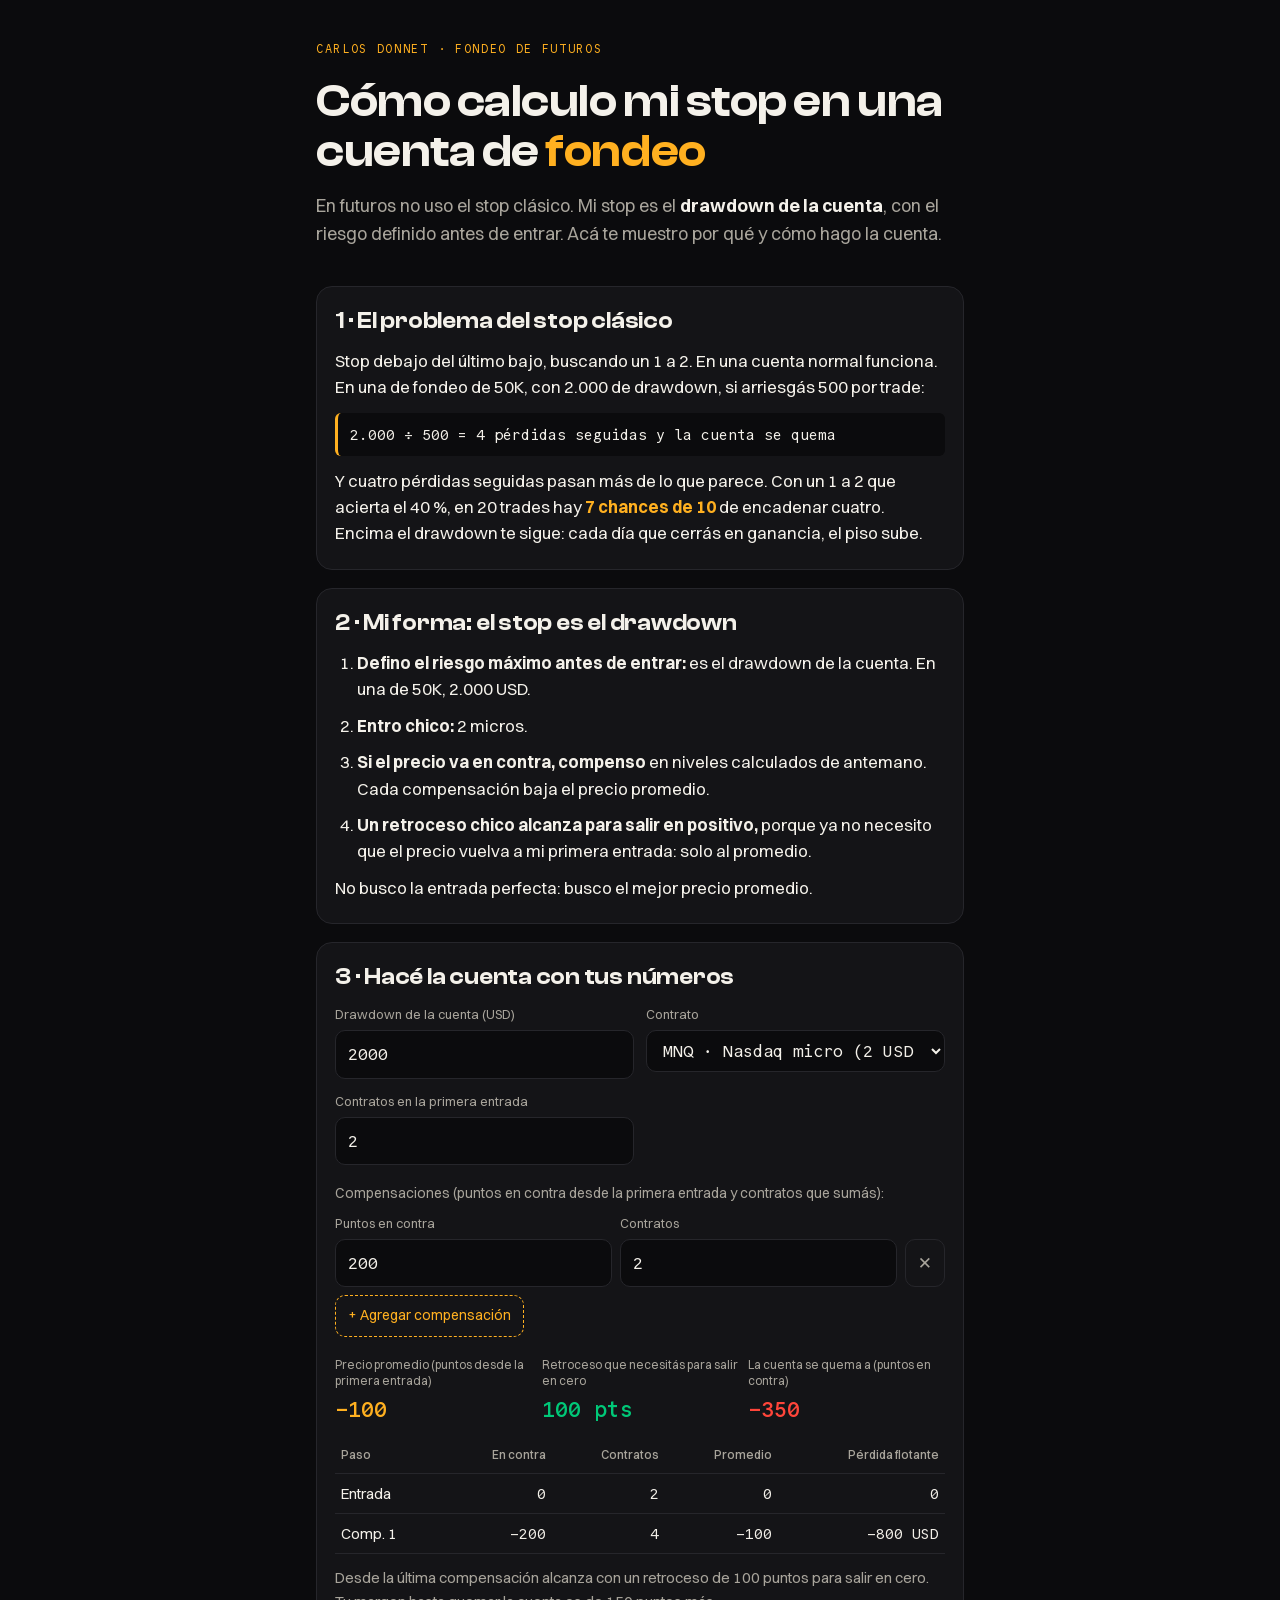
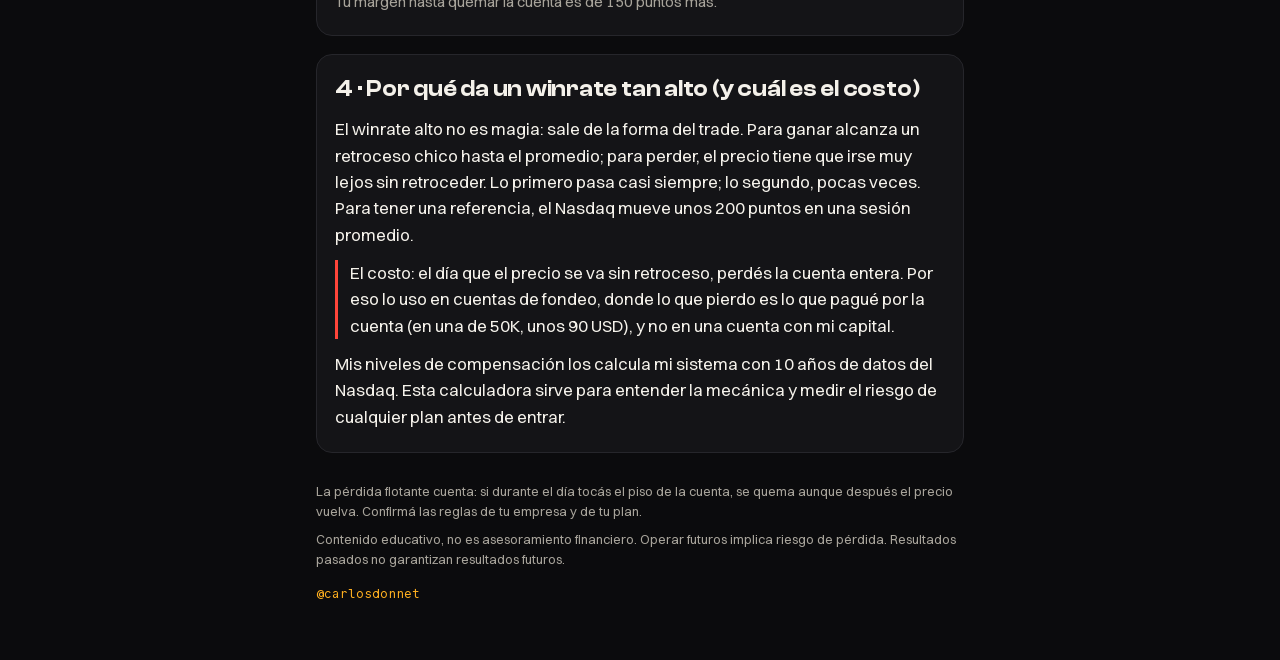
==== stop/index.html @ 1082ce3c "Entregables de R01 (calculadora de drawdown) y R02 (cómo calculo el stop)" ====
<!DOCTYPE html>
<html lang="es">
<head>
<meta charset="UTF-8">
<meta name="robots" content="noindex, nofollow">
<meta name="viewport" content="width=device-width, initial-scale=1">
<meta name="referrer" content="no-referrer">
<title>Cómo calculo mi stop · Carlos Donnet</title>
<link rel="stylesheet" href="../estilo.css">
</head>
<body>
<main>
  <header class="hero">
    <p class="marca">CARLOS DONNET · FONDEO DE FUTUROS</p>
    <h1>Cómo calculo mi stop en una cuenta de <em>fondeo</em></h1>
    <p class="bajada">En futuros no uso el stop clásico. Mi stop es el <strong>drawdown de la cuenta</strong>, con el riesgo definido antes de entrar. Acá te muestro por qué y cómo hago la cuenta.</p>
  </header>

  <section class="tarjeta">
    <h2>1 · El problema del stop clásico</h2>
    <p>Stop debajo del último bajo, buscando un 1 a 2. En una cuenta normal funciona. En una de fondeo de 50K, con 2.000 de drawdown, si arriesgás 500 por trade:</p>
    <p class="formula">2.000 ÷ 500 = 4 pérdidas seguidas y la cuenta se quema</p>
    <p>Y cuatro pérdidas seguidas pasan más de lo que parece. Con un 1 a 2 que acierta el 40 %, en 20 trades hay <strong class="acento-t">7 chances de 10</strong> de encadenar cuatro. Encima el drawdown te sigue: cada día que cerrás en ganancia, el piso sube.</p>
  </section>

  <section class="tarjeta">
    <h2>2 · Mi forma: el stop es el drawdown</h2>
    <ol class="pasos">
      <li><strong>Defino el riesgo máximo antes de entrar:</strong> es el drawdown de la cuenta. En una de 50K, 2.000 USD.</li>
      <li><strong>Entro chico:</strong> 2 micros.</li>
      <li><strong>Si el precio va en contra, compenso</strong> en niveles calculados de antemano. Cada compensación baja el precio promedio.</li>
      <li><strong>Un retroceso chico alcanza para salir en positivo,</strong> porque ya no necesito que el precio vuelva a mi primera entrada: solo al promedio.</li>
    </ol>
    <p>No busco la entrada perfecta: busco el mejor precio promedio.</p>
  </section>

  <section class="tarjeta">
    <h2>3 · Hacé la cuenta con tus números</h2>
    <div class="campos">
      <label>Drawdown de la cuenta (USD)<input id="dd" type="number" inputmode="decimal" value="2000"></label>
      <label>Contrato
        <select id="contrato">
          <option value="2">MNQ · Nasdaq micro (2 USD por punto)</option>
          <option value="5">MES · S&amp;P micro (5 USD por punto)</option>
          <option value="0.5">MYM · Dow micro (0,5 USD por punto)</option>
          <option value="10">MGC · Oro micro (10 USD por punto)</option>
        </select>
      </label>
      <label>Contratos en la primera entrada<input id="c0" type="number" inputmode="numeric" value="2" min="1"></label>
    </div>
    <p style="margin:18px 0 8px;color:var(--tenue);font-size:14px">Compensaciones (puntos en contra desde la primera entrada y contratos que sumás):</p>
    <div id="comps"></div>
    <button type="button" id="agregar" class="boton-sec">+ Agregar compensación</button>

    <div class="resultado">
      <div><span class="etiqueta">Precio promedio (puntos desde la primera entrada)</span><span id="r-prom" class="cifra acento">—</span></div>
      <div><span class="etiqueta">Retroceso que necesitás para salir en cero</span><span id="r-ret" class="cifra verde">—</span></div>
      <div><span class="etiqueta">La cuenta se quema a (puntos en contra)</span><span id="r-quema" class="cifra rojo-t">—</span></div>
    </div>
    <table class="tabla" aria-live="polite">
      <thead><tr><th>Paso</th><th class="n">En contra</th><th class="n">Contratos</th><th class="n">Promedio</th><th class="n">Pérdida flotante</th></tr></thead>
      <tbody id="tabla"></tbody>
    </table>
    <p id="r-mensaje" class="mensaje"></p>
  </section>

  <section class="tarjeta">
    <h2>4 · Por qué da un winrate tan alto (y cuál es el costo)</h2>
    <p>El winrate alto no es magia: sale de la forma del trade. Para ganar alcanza un retroceso chico hasta el promedio; para perder, el precio tiene que irse muy lejos sin retroceder. Lo primero pasa casi siempre; lo segundo, pocas veces. Para tener una referencia, el Nasdaq mueve unos 200 puntos en una sesión promedio.</p>
    <p class="aviso">El costo: el día que el precio se va sin retroceso, perdés la cuenta entera. Por eso lo uso en cuentas de fondeo, donde lo que pierdo es lo que pagué por la cuenta (en una de 50K, unos 90 USD), y no en una cuenta con mi capital.</p>
    <p>Mis niveles de compensación los calcula mi sistema con 10 años de datos del Nasdaq. Esta calculadora sirve para entender la mecánica y medir el riesgo de cualquier plan antes de entrar.</p>
  </section>

  <footer class="pie">
    <p>La pérdida flotante cuenta: si durante el día tocás el piso de la cuenta, se quema aunque después el precio vuelva. Confirmá las reglas de tu empresa y de tu plan.</p>
    <p>Contenido educativo, no es asesoramiento financiero. Operar futuros implica riesgo de pérdida. Resultados pasados no garantizan resultados futuros.</p>
    <p class="firma">@carlosdonnet</p>
  </footer>
</main>
<script>
(function () {
  var $ = function (id) { return document.getElementById(id); };
  var fmtP = function (n) { return (Math.round(n * 10) / 10).toLocaleString("es-AR", { maximumFractionDigits: 1 }); };
  var fmtU = function (n) { return Math.round(n).toLocaleString("es-AR"); };
  var num = function (el) { var v = parseFloat(el.value); return isNaN(v) ? 0 : v; };

  function filaComp(puntos, contratos) {
    var f = document.createElement("div");
    f.className = "fila-comp campos";
    f.innerHTML = '<label>Puntos en contra<input type="number" inputmode="decimal" class="cp" value="' + puntos + '"></label>' +
      '<label>Contratos<input type="number" inputmode="numeric" class="cc" value="' + contratos + '" min="1"></label>' +
      '<button type="button" class="quitar" aria-label="Quitar compensación">✕</button>';
    f.querySelector(".quitar").addEventListener("click", function () { f.remove(); calcular(); });
    f.querySelectorAll("input").forEach(function (i) { i.addEventListener("input", calcular); });
    $("comps").appendChild(f);
  }

  function calcular() {
    var dd = num($("dd")), v = parseFloat($("contrato").value), c0 = Math.max(1, Math.round(num($("c0"))));
    var comps = [];
    document.querySelectorAll("#comps .fila-comp").forEach(function (f) {
      var p = Math.abs(num(f.querySelector(".cp"))), c = Math.max(0, Math.round(num(f.querySelector(".cc"))));
      if (c > 0) comps.push({ p: p, c: c });
    });
    comps.sort(function (a, b) { return a.p - b.p; });

    // Posición larga: entrada en 0, "en contra" = puntos por debajo.
    var contratos = c0, suma = 0, filas = [{ paso: "Entrada", p: 0, c: c0, prom: 0, perd: 0 }], quemaAntes = null;
    var quemaCon = function (prom, n) { return prom + dd / (v * n); };
    for (var i = 0; i < comps.length; i++) {
      var q = quemaCon(suma / contratos, contratos);
      if (comps[i].p >= q) { quemaAntes = { paso: i + 1, q: q }; break; }
      suma += comps[i].p * comps[i].c; contratos += comps[i].c;
      var prom = suma / contratos;
      filas.push({ paso: "Comp. " + (i + 1), p: comps[i].p, c: contratos, prom: prom, perd: (comps[i].p - prom) * v * contratos });
    }
    var ult = filas[filas.length - 1];
    var quema = quemaCon(ult.prom, ult.c);

    $("r-prom").textContent = "−" + fmtP(ult.prom);
    $("r-ret").textContent = fmtP(ult.p - ult.prom) + " pts";
    $("r-quema").textContent = "−" + fmtP(quema);
    $("tabla").innerHTML = filas.map(function (f) {
      return "<tr><td>" + f.paso + '</td><td class="n">' + (f.p ? '−' + fmtP(f.p) : '0') + '</td><td class="n">' + f.c + '</td><td class="n">' + (f.prom ? '−' + fmtP(f.prom) : '0') + '</td><td class="n">' + (f.perd > 0 ? "−" + fmtU(f.perd) + " USD" : "0") + "</td></tr>";
    }).join("");

    var m = $("r-mensaje");
    if (quemaAntes) m.textContent = "La compensación " + quemaAntes.paso + " no llega a entrar: la cuenta se quema antes, a " + fmtP(quemaAntes.q) + " puntos en contra. Acercala o bajá contratos.";
    else if (ult.c === c0) m.textContent = "Sin compensaciones necesitás que el precio vuelva hasta tu entrada. Probá agregar una.";
    else m.textContent = "Desde la última compensación alcanza con un retroceso de " + fmtP(ult.p - ult.prom) + " puntos para salir en cero. Tu margen hasta quemar la cuenta es de " + fmtP(quema - ult.p) + " puntos más.";
  }

  $("agregar").addEventListener("click", function () {
    var n = document.querySelectorAll("#comps .fila-comp").length;
    filaComp(200 + n * 100, 2); calcular();
  });
  ["dd", "contrato", "c0"].forEach(function (id) { $(id).addEventListener("input", calcular); });
  filaComp(200, 2);
  calcular();
})();
</script>
</body>
</html>
---- estilo.css ----
@font-face { font-family: "Clash Display"; src: url("fuentes/ClashDisplay-Variable.woff2") format("woff2"); font-weight: 200 700; font-display: swap; }
@font-face { font-family: "Switzer"; src: url("fuentes/Switzer-Variable.woff2") format("woff2"); font-weight: 100 900; font-display: swap; }
@font-face { font-family: "Commit Mono"; src: url("fuentes/CommitMono-VF.woff2") format("woff2"); font-weight: 200 700; font-display: swap; }

:root {
  --fondo: #0B0B0D;
  --panel: #141417;
  --borde: #26262B;
  --texto: #F4F1EA;
  --tenue: #A8A49B;
  --acento: #FFB020;
  --verde: #00C878;
  --rojo: #FF453A;
}
* { box-sizing: border-box; }
html { -webkit-text-size-adjust: 100%; }
body { margin: 0; background: var(--fondo); color: var(--texto); font-family: "Switzer", system-ui, -apple-system, "Segoe UI", sans-serif; font-size: 17px; line-height: 1.55; }
main { max-width: 680px; margin: 0 auto; padding: 32px 16px 48px; }
h1, h2 { font-family: "Clash Display", "Switzer", system-ui, sans-serif; font-weight: 600; letter-spacing: -0.01em; line-height: 1.1; margin: 0 0 14px; }
h1 { font-size: clamp(32px, 8vw, 46px); }
h2 { font-size: 23px; }
em { font-style: normal; color: var(--acento); }
strong { font-weight: 650; }
.marca { font-family: "Commit Mono", ui-monospace, monospace; font-size: 12px; letter-spacing: 0.14em; color: var(--acento); margin: 0 0 18px; }
.hero { padding: 8px 0 20px; }
.bajada { color: var(--tenue); font-size: 18px; margin: 0; }
.bajada strong { color: var(--texto); }
.tarjeta { background: var(--panel); border: 1px solid var(--borde); border-radius: 16px; padding: 22px 18px; margin: 18px 0; }
.tarjeta p { margin: 0 0 12px; }
.tarjeta p:last-child { margin-bottom: 0; }
.presets { display: flex; flex-wrap: wrap; gap: 8px; margin-bottom: 16px; }
.presets button { flex: 1 1 auto; font: inherit; font-size: 14px; color: var(--texto); background: transparent; border: 1px solid var(--borde); border-radius: 999px; padding: 8px 12px; cursor: pointer; }
.presets button.activo { background: var(--acento); border-color: var(--acento); color: var(--fondo); font-weight: 650; }
.campos { display: grid; grid-template-columns: 1fr 1fr; gap: 12px; }
.campos label { display: flex; flex-direction: column; gap: 6px; font-size: 13px; color: var(--tenue); }
.campos input, .campos select { font: inherit; font-family: "Commit Mono", ui-monospace, monospace; font-size: 17px; color: var(--texto); background: var(--fondo); border: 1px solid var(--borde); border-radius: 10px; padding: 10px 12px; width: 100%; }
.campos input:focus, .campos select:focus { outline: 2px solid var(--acento); outline-offset: 1px; }
.resultado { display: grid; grid-template-columns: repeat(3, 1fr); gap: 10px; margin: 20px 0 12px; }
.resultado div { display: flex; flex-direction: column; gap: 4px; }
.etiqueta { font-size: 12px; color: var(--tenue); line-height: 1.3; }
.cifra { font-family: "Commit Mono", ui-monospace, monospace; font-size: 22px; font-weight: 600; }
.acento, .acento-t { color: var(--acento); }
.verde { color: var(--verde); }
.rojo-t { color: var(--rojo); }
.barra { height: 8px; background: var(--fondo); border-radius: 999px; overflow: hidden; }
.barra div { height: 100%; background: var(--verde); transition: width .25s; }
.barra div.medio { background: var(--acento); }
.barra div.bajo { background: var(--rojo); }
.mensaje { margin-top: 12px !important; font-size: 15px; color: var(--tenue); }
.grafico { width: 100%; height: auto; margin: 4px 0 14px; }
.grafico .eje { stroke: var(--borde); stroke-width: 1.5; }
.grafico .saldo { fill: none; stroke: var(--texto); stroke-width: 3; stroke-linejoin: round; }
.grafico .piso { fill: none; stroke: var(--rojo); stroke-width: 2.5; stroke-dasharray: 6 5; }
.grafico .cota { stroke: var(--acento); stroke-width: 2.5; }
.grafico .t { fill: var(--texto); font-family: "Commit Mono", ui-monospace, monospace; font-size: 11px; }
.grafico .t.rojo { fill: var(--rojo); }
.grafico .t.acento-t { fill: var(--acento); font-weight: 700; font-size: 13px; }
.grafico .t.tenue { fill: var(--tenue); }
.pasos, .reglas { margin: 0; padding-left: 22px; }
.pasos li, .reglas li { margin-bottom: 10px; }
.reglas li strong { display: block; }
.formula { font-family: "Commit Mono", ui-monospace, monospace; background: var(--fondo); border-left: 3px solid var(--acento); border-radius: 6px; padding: 10px 12px; font-size: 15px; }
table.tabla { width: 100%; border-collapse: collapse; font-size: 15px; }
.tabla th, .tabla td { text-align: left; padding: 8px 6px; border-bottom: 1px solid var(--borde); }
.tabla th { font-size: 12px; color: var(--tenue); font-weight: 500; }
.tabla td.n { font-family: "Commit Mono", ui-monospace, monospace; text-align: right; }
.tabla th.n { text-align: right; }
.fila-comp { display: grid; grid-template-columns: 1fr 1fr auto; gap: 8px; align-items: end; margin-bottom: 8px; }
.boton-sec { font: inherit; font-size: 14px; color: var(--acento); background: transparent; border: 1px dashed var(--acento); border-radius: 10px; padding: 9px 12px; cursor: pointer; }
.quitar { font: inherit; color: var(--tenue); background: transparent; border: 1px solid var(--borde); border-radius: 10px; padding: 10px 12px; cursor: pointer; }
.aviso { border-left: 3px solid var(--rojo); padding-left: 12px; }
.pie { color: var(--tenue); font-size: 13px; margin-top: 28px; }
.pie p { margin: 0 0 8px; }
.firma { font-family: "Commit Mono", ui-monospace, monospace; color: var(--acento); margin-top: 14px !important; }
@media (max-width: 520px) {
  .campos { grid-template-columns: 1fr; }
  .campos.fila-comp { grid-template-columns: 1fr 1fr auto; }
  .resultado { grid-template-columns: 1fr; }
  .resultado div { flex-direction: row; justify-content: space-between; align-items: baseline; border-bottom: 1px solid var(--borde); padding-bottom: 8px; }
}
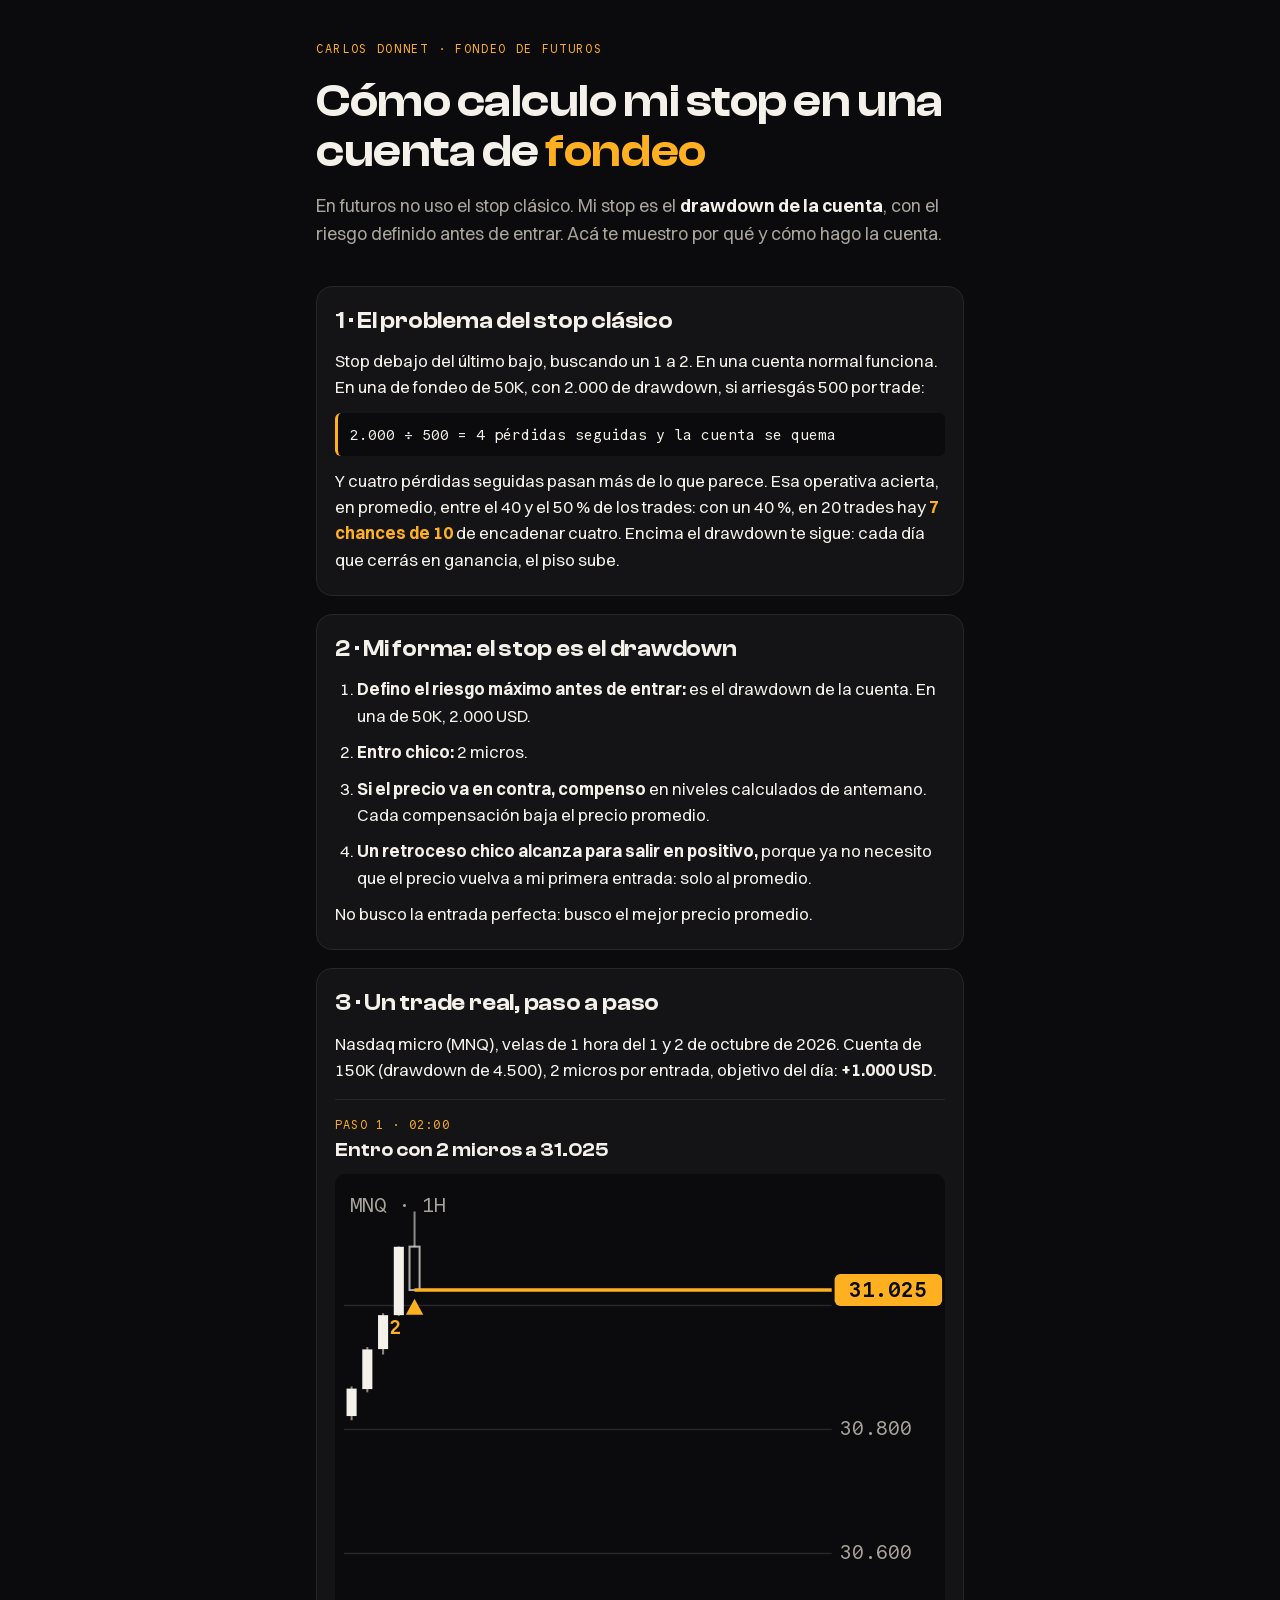
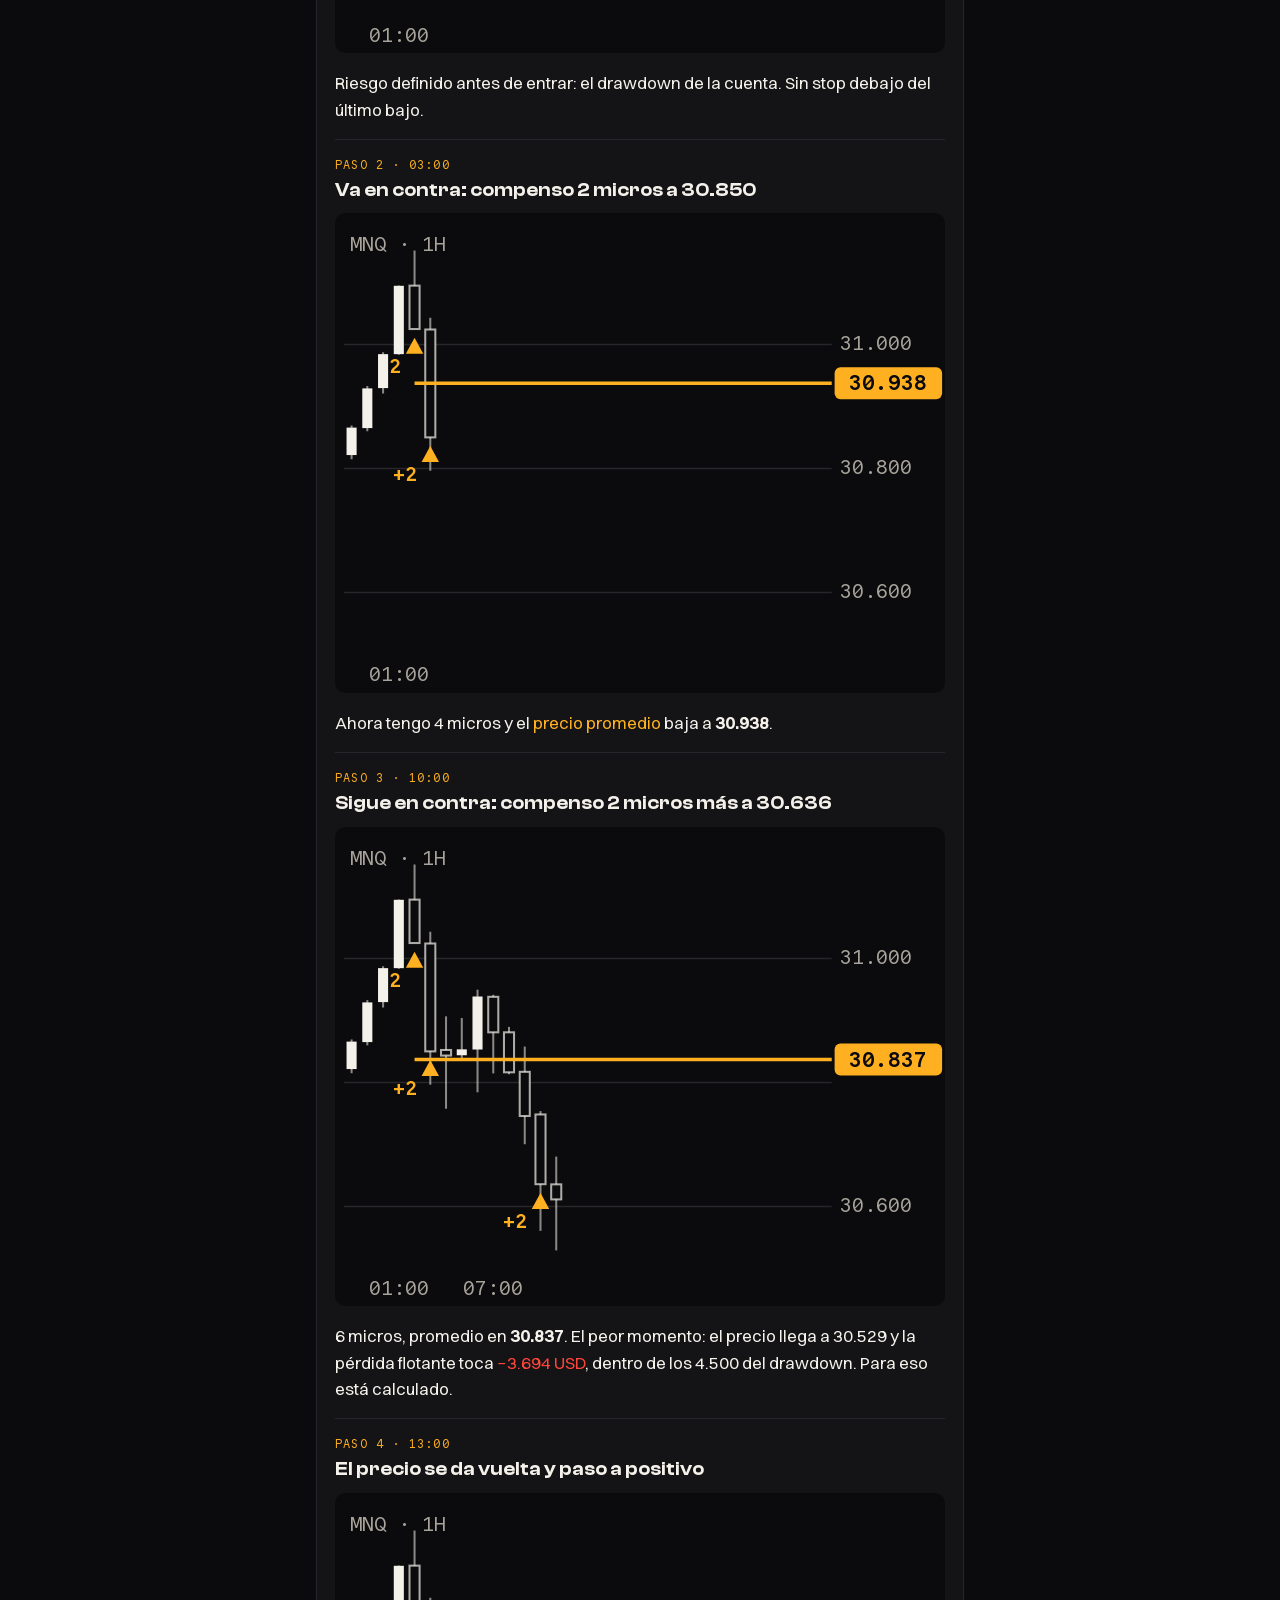
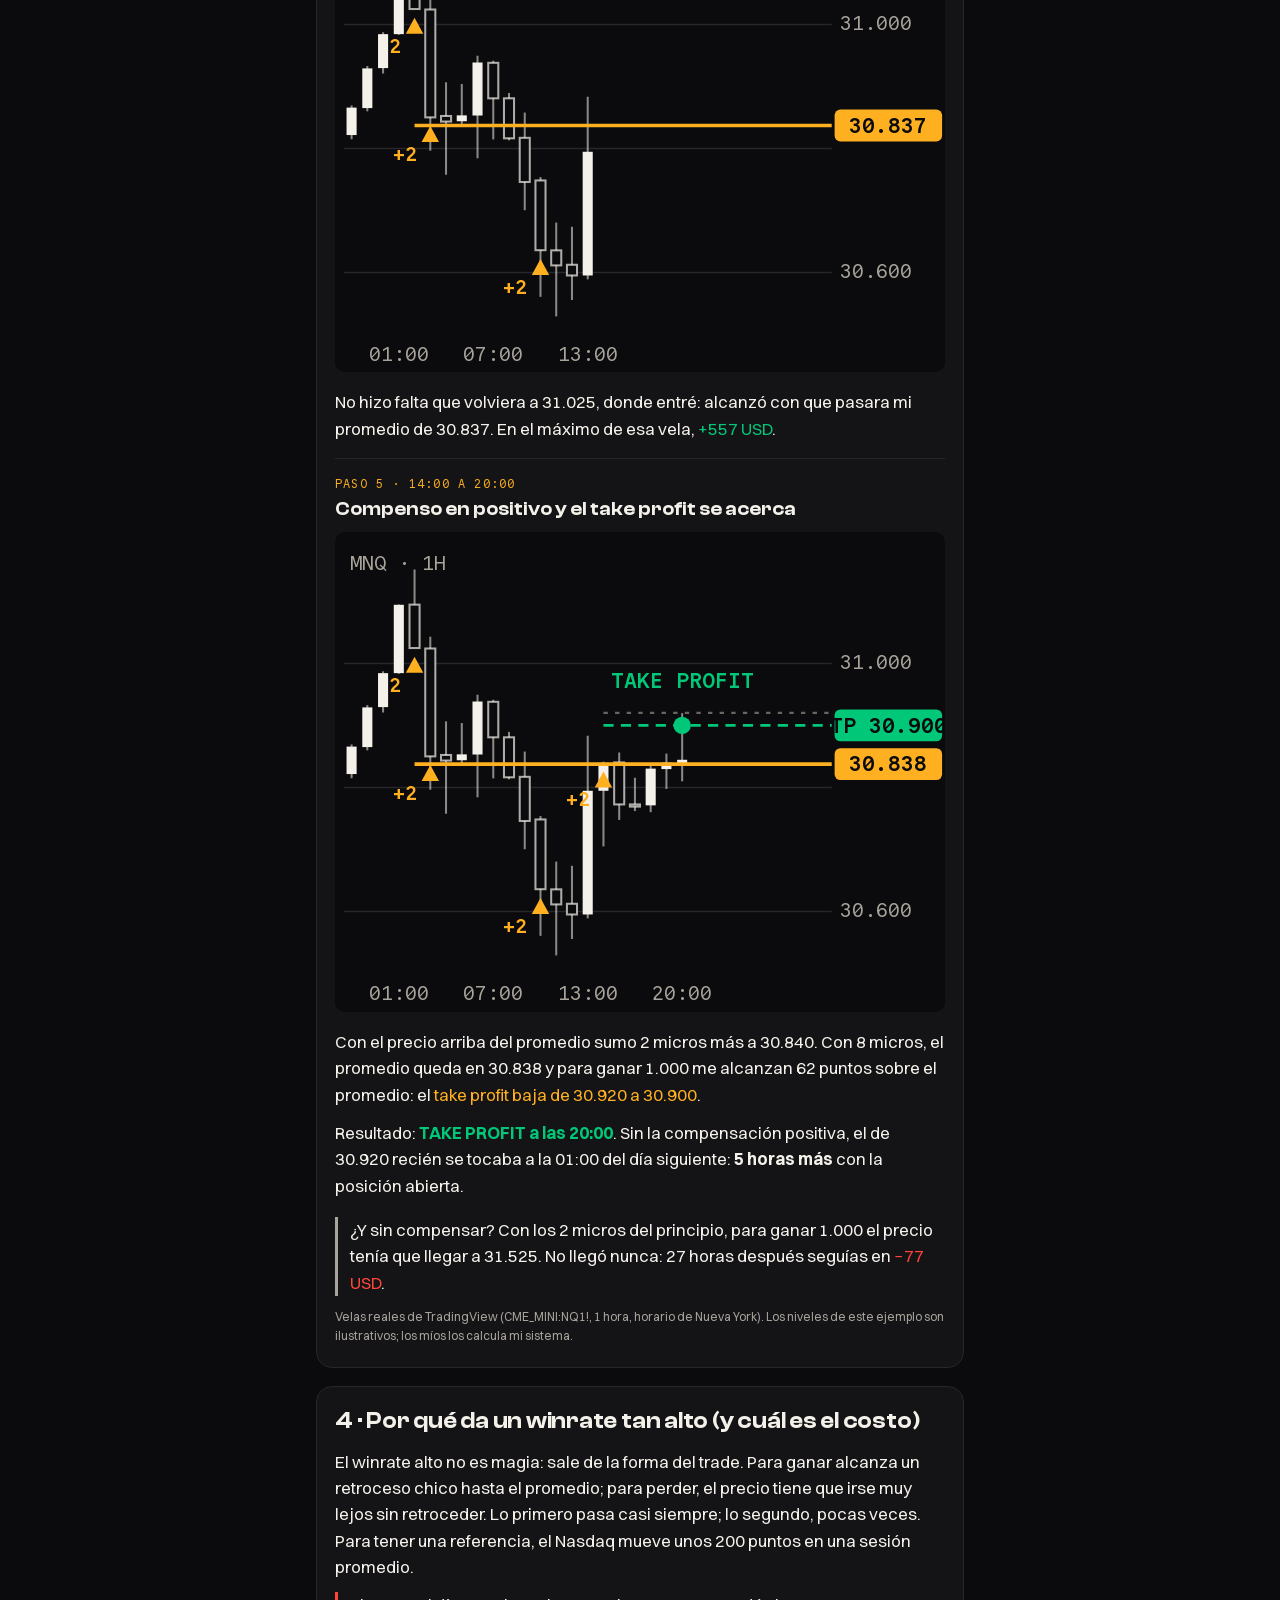
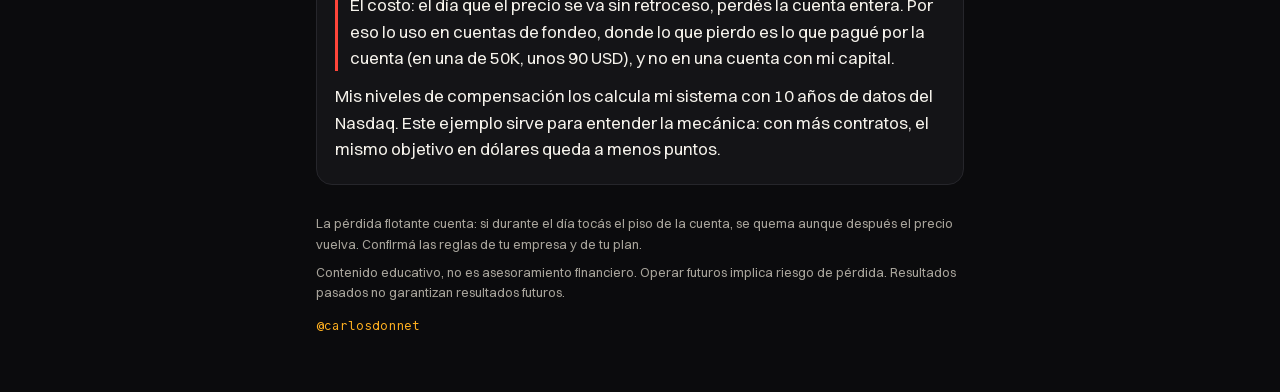
==== commit 63b8ff0e: "Cómo calculo mi stop: ejemplo paso a paso con velas reales en lugar de la calculadora" ====
--- a/stop/index.html
+++ b/stop/index.html
@@ -20,7 +20,7 @@
     <h2>1 · El problema del stop clásico</h2>
     <p>Stop debajo del último bajo, buscando un 1 a 2. En una cuenta normal funciona. En una de fondeo de 50K, con 2.000 de drawdown, si arriesgás 500 por trade:</p>
     <p class="formula">2.000 ÷ 500 = 4 pérdidas seguidas y la cuenta se quema</p>
-    <p>Y cuatro pérdidas seguidas pasan más de lo que parece. Con un 1 a 2 que acierta el 40 %, en 20 trades hay <strong class="acento-t">7 chances de 10</strong> de encadenar cuatro. Encima el drawdown te sigue: cada día que cerrás en ganancia, el piso sube.</p>
+    <p>Y cuatro pérdidas seguidas pasan más de lo que parece. Esa operativa acierta, en promedio, entre el 40 y el 50 % de los trades: con un 40 %, en 20 trades hay <strong class="acento-t">7 chances de 10</strong> de encadenar cuatro. Encima el drawdown te sigue: cada día que cerrás en ganancia, el piso sube.</p>
   </section>
 
   <section class="tarjeta">
@@ -35,40 +35,54 @@
   </section>
 
   <section class="tarjeta">
-    <h2>3 · Hacé la cuenta con tus números</h2>
-    <div class="campos">
-      <label>Drawdown de la cuenta (USD)<input id="dd" type="number" inputmode="decimal" value="2000"></label>
-      <label>Contrato
-        <select id="contrato">
-          <option value="2">MNQ · Nasdaq micro (2 USD por punto)</option>
-          <option value="5">MES · S&amp;P micro (5 USD por punto)</option>
-          <option value="0.5">MYM · Dow micro (0,5 USD por punto)</option>
-          <option value="10">MGC · Oro micro (10 USD por punto)</option>
-        </select>
-      </label>
-      <label>Contratos en la primera entrada<input id="c0" type="number" inputmode="numeric" value="2" min="1"></label>
+    <h2>3 · Un trade real, paso a paso</h2>
+    <p>Nasdaq micro (MNQ), velas de 1 hora del 1 y 2 de octubre de 2026. Cuenta de 150K (drawdown de 4.500), 2 micros por entrada, objetivo del día: <strong>+1.000 USD</strong>.</p>
+
+    <div class="paso-trade">
+      <p class="paso-num">Paso 1 · 02:00</p>
+      <h3>Entro con 2 micros a 31.025</h3>
+      <svg class="velas" data-hasta="4" data-entradas="0" role="img" aria-label="Gráfico: entrada a 31.025"></svg>
+      <p>Riesgo definido antes de entrar: el drawdown de la cuenta. Sin stop debajo del último bajo.</p>
     </div>
-    <p style="margin:18px 0 8px;color:var(--tenue);font-size:14px">Compensaciones (puntos en contra desde la primera entrada y contratos que sumás):</p>
-    <div id="comps"></div>
-    <button type="button" id="agregar" class="boton-sec">+ Agregar compensación</button>
 
-    <div class="resultado">
-      <div><span class="etiqueta">Precio promedio (puntos desde la primera entrada)</span><span id="r-prom" class="cifra acento">—</span></div>
-      <div><span class="etiqueta">Retroceso que necesitás para salir en cero</span><span id="r-ret" class="cifra verde">—</span></div>
-      <div><span class="etiqueta">La cuenta se quema a (puntos en contra)</span><span id="r-quema" class="cifra rojo-t">—</span></div>
+    <div class="paso-trade">
+      <p class="paso-num">Paso 2 · 03:00</p>
+      <h3>Va en contra: compenso 2 micros a 30.850</h3>
+      <svg class="velas" data-hasta="5" data-entradas="1" role="img" aria-label="Gráfico: primera compensación"></svg>
+      <p>Ahora tengo 4 micros y el <span class="acento-t">precio promedio</span> baja a <strong>30.938</strong>.</p>
     </div>
-    <table class="tabla" aria-live="polite">
-      <thead><tr><th>Paso</th><th class="n">En contra</th><th class="n">Contratos</th><th class="n">Promedio</th><th class="n">Pérdida flotante</th></tr></thead>
-      <tbody id="tabla"></tbody>
-    </table>
-    <p id="r-mensaje" class="mensaje"></p>
+
+    <div class="paso-trade">
+      <p class="paso-num">Paso 3 · 10:00</p>
+      <h3>Sigue en contra: compenso 2 micros más a 30.636</h3>
+      <svg class="velas" data-hasta="13" data-entradas="2" role="img" aria-label="Gráfico: segunda compensación"></svg>
+      <p>6 micros, promedio en <strong>30.837</strong>. El peor momento: el precio llega a 30.529 y la pérdida flotante toca <span class="rojo-t">−3.694 USD</span>, dentro de los 4.500 del drawdown. Para eso está calculado.</p>
+    </div>
+
+    <div class="paso-trade">
+      <p class="paso-num">Paso 4 · 13:00</p>
+      <h3>El precio se da vuelta y paso a positivo</h3>
+      <svg class="velas" data-hasta="15" data-entradas="2" role="img" aria-label="Gráfico: el precio supera el promedio"></svg>
+      <p>No hizo falta que volviera a 31.025, donde entré: alcanzó con que pasara mi promedio de 30.837. En el máximo de esa vela, <span class="verde">+557 USD</span>.</p>
+    </div>
+
+    <div class="paso-trade">
+      <p class="paso-num">Paso 5 · 14:00 a 20:00</p>
+      <h3>Compenso en positivo y el take profit se acerca</h3>
+      <svg class="velas" data-hasta="21" data-entradas="3" data-tp="1" role="img" aria-label="Gráfico: compensación positiva y take profit"></svg>
+      <p>Con el precio arriba del promedio sumo 2 micros más a 30.840. Con 8 micros, el promedio queda en 30.838 y para ganar 1.000 me alcanzan 62 puntos sobre el promedio: el <span class="acento-t">take profit baja de 30.920 a 30.900</span>.</p>
+      <p>Resultado: <strong class="verde">TAKE PROFIT a las 20:00</strong>. Sin la compensación positiva, el de 30.920 recién se tocaba a la 01:00 del día siguiente: <strong>5 horas más</strong> con la posición abierta.</p>
+    </div>
+
+    <p class="comparacion">¿Y sin compensar? Con los 2 micros del principio, para ganar 1.000 el precio tenía que llegar a 31.525. No llegó nunca: 27 horas después seguías en <span class="rojo-t">−77 USD</span>.</p>
+    <p class="fuente">Velas reales de TradingView (CME_MINI:NQ1!, 1 hora, horario de Nueva York). Los niveles de este ejemplo son ilustrativos; los míos los calcula mi sistema.</p>
   </section>
 
   <section class="tarjeta">
     <h2>4 · Por qué da un winrate tan alto (y cuál es el costo)</h2>
     <p>El winrate alto no es magia: sale de la forma del trade. Para ganar alcanza un retroceso chico hasta el promedio; para perder, el precio tiene que irse muy lejos sin retroceder. Lo primero pasa casi siempre; lo segundo, pocas veces. Para tener una referencia, el Nasdaq mueve unos 200 puntos en una sesión promedio.</p>
     <p class="aviso">El costo: el día que el precio se va sin retroceso, perdés la cuenta entera. Por eso lo uso en cuentas de fondeo, donde lo que pierdo es lo que pagué por la cuenta (en una de 50K, unos 90 USD), y no en una cuenta con mi capital.</p>
-    <p>Mis niveles de compensación los calcula mi sistema con 10 años de datos del Nasdaq. Esta calculadora sirve para entender la mecánica y medir el riesgo de cualquier plan antes de entrar.</p>
+    <p>Mis niveles de compensación los calcula mi sistema con 10 años de datos del Nasdaq. Este ejemplo sirve para entender la mecánica: con más contratos, el mismo objetivo en dólares queda a menos puntos.</p>
   </section>
 
   <footer class="pie">
@@ -79,64 +93,58 @@
 </main>
 <script>
 (function () {
-  var $ = function (id) { return document.getElementById(id); };
-  var fmtP = function (n) { return (Math.round(n * 10) / 10).toLocaleString("es-AR", { maximumFractionDigits: 1 }); };
-  var fmtU = function (n) { return Math.round(n).toLocaleString("es-AR"); };
-  var num = function (el) { var v = parseFloat(el.value); return isNaN(v) ? 0 : v; };
-
-  function filaComp(puntos, contratos) {
-    var f = document.createElement("div");
-    f.className = "fila-comp campos";
-    f.innerHTML = '<label>Puntos en contra<input type="number" inputmode="decimal" class="cp" value="' + puntos + '"></label>' +
-      '<label>Contratos<input type="number" inputmode="numeric" class="cc" value="' + contratos + '" min="1"></label>' +
-      '<button type="button" class="quitar" aria-label="Quitar compensación">✕</button>';
-    f.querySelector(".quitar").addEventListener("click", function () { f.remove(); calcular(); });
-    f.querySelectorAll("input").forEach(function (i) { i.addEventListener("input", calcular); });
-    $("comps").appendChild(f);
+  // Velas reales MNQ 1H: [apertura, máximo, mínimo, cierre, tiempo unix UTC]
+  var V = [[30821.75,30869.5,30815,30866,1790820000],[30865.25,30933,30860,30929.25,1790823600],[30929.75,30987.5,30921,30984.5,1790827200],[30984.5,31095.25,30983.5,31094.75,1790830800],[31095,31151.5,31025,31025,1790834400],[31024.25,31043.25,30796.5,30850.25,1790838000],[30852.5,30906.75,30757.75,30843.5,1790841600],[30844,30904,30837,30853.5,1790845200],[30853.25,30949.75,30784.25,30938.75,1790848800],[30938.25,30941.5,30814.75,30881,1790852400],[30881,30889.75,30813.25,30816.5,1790856000],[30817.25,30858,30700.5,30746,1790859600],[30748.5,30754,30560.75,30636,1790863200],[30635.75,30680.5,30529.25,30611.5,1790866800],[30612.5,30673.75,30555.75,30595.25,1790870400],[30595.25,30883.5,30589,30794.75,1790874000],[30794.75,30841.75,30705,30839.75,1790877600],[30840.5,30856.5,30747.75,30772.75,1790881200],[30772.75,30815.75,30762,30771.25,1790884800],[30771.25,30835.75,30760.25,30830.5,1790892000],[30829.75,30854.75,30797.75,30840.25,1790895600],[30839,30920,30810,30844.75,1790899200],[30845,30866,30791.5,30864.5,1790902800],[30864.75,30893.5,30842.75,30889.75,1790906400],[30892,30900,30862.75,30882,1790910000],[30882.75,30920,30882.75,30919.25,1790913600],[30919.25,30935.75,30864.25,30874.5,1790917200],[30874,30902.75,30839.5,30877.5,1790920800],[30876.5,30990,30866.75,30973.25,1790924400],[30974,31029.5,30953,31015.75,1790928000],[31017,31035.5,30984,31005.75,1790931600]];
+  var ENTRADAS = [{ i: 4, p: 31025 }, { i: 5, p: 30850.25 }, { i: 12, p: 30636 }, { i: 16, p: 30839.75 }];
+  var PROM = [31025, 30937.625, 30837.083, 30837.75];
+  var TP6 = 30920.42, TP8 = 30900.25, HIT8 = 21;
+  var NS = "http://www.w3.org/2000/svg";
+  var fmt = function (n) { return Math.round(n).toLocaleString("es-AR"); };
+  var hora = function (t) { var d = new Date((t - 4 * 3600) * 1000); return String(d.getUTCHours()).padStart(2, "0") + ":00"; };
+  function el(tag, at, padre, texto) {
+    var e = document.createElementNS(NS, tag);
+    for (var k in at) e.setAttribute(k, at[k]);
+    if (texto !== undefined) e.textContent = texto;
+    padre.appendChild(e);
+    return e;
   }
-
-  function calcular() {
-    var dd = num($("dd")), v = parseFloat($("contrato").value), c0 = Math.max(1, Math.round(num($("c0"))));
-    var comps = [];
-    document.querySelectorAll("#comps .fila-comp").forEach(function (f) {
-      var p = Math.abs(num(f.querySelector(".cp"))), c = Math.max(0, Math.round(num(f.querySelector(".cc"))));
-      if (c > 0) comps.push({ p: p, c: c });
+  document.querySelectorAll("svg.velas").forEach(function (svg) {
+    var hasta = +svg.dataset.hasta, nEnt = +svg.dataset.entradas, conTP = svg.dataset.tp === "1";
+    var W = 420, H = 330, izq = 6, der = 78, arr = 18, aba = 26, lo = 30500, hi = 31170;
+    svg.setAttribute("viewBox", "0 0 " + W + " " + H);
+    var ancho = (W - izq - der) / V.length;
+    var x = function (i) { return izq + ancho * (i + 0.5); };
+    var y = function (p) { return arr + (hi - p) / (hi - lo) * (H - arr - aba); };
+    var prom = PROM[nEnt];
+    [30600, 30800, 31000].forEach(function (p) {
+      el("line", { x1: izq, x2: W - der, y1: y(p), y2: y(p), "class": "grilla" }, svg);
+      var tapado = Math.abs(y(p) - y(prom)) < 22 || (conTP && Math.abs(y(p) - y(TP8)) < 22);
+      if (!tapado) el("text", { x: W - der + 6, y: y(p) + 4, "class": "eje" }, svg, fmt(p));
     });
-    comps.sort(function (a, b) { return a.p - b.p; });
-
-    // Posición larga: entrada en 0, "en contra" = puntos por debajo.
-    var contratos = c0, suma = 0, filas = [{ paso: "Entrada", p: 0, c: c0, prom: 0, perd: 0 }], quemaAntes = null;
-    var quemaCon = function (prom, n) { return prom + dd / (v * n); };
-    for (var i = 0; i < comps.length; i++) {
-      var q = quemaCon(suma / contratos, contratos);
-      if (comps[i].p >= q) { quemaAntes = { paso: i + 1, q: q }; break; }
-      suma += comps[i].p * comps[i].c; contratos += comps[i].c;
-      var prom = suma / contratos;
-      filas.push({ paso: "Comp. " + (i + 1), p: comps[i].p, c: contratos, prom: prom, perd: (comps[i].p - prom) * v * contratos });
+    for (var i = 0; i <= hasta; i++) {
+      var c = V[i], sube = c[3] >= c[0];
+      el("line", { x1: x(i), x2: x(i), y1: y(c[1]), y2: y(c[2]), "class": "mecha" }, svg);
+      el("rect", { x: x(i) - ancho * 0.32, width: ancho * 0.64, y: y(Math.max(c[0], c[3])), height: Math.max(1.5, Math.abs(y(c[0]) - y(c[3]))), "class": sube ? "vela-sube" : "vela-baja" }, svg);
+      if (i % 6 === 3) el("text", { x: x(i), y: H - 8, "class": "eje", "text-anchor": "middle" }, svg, hora(c[4]));
     }
-    var ult = filas[filas.length - 1];
-    var quema = quemaCon(ult.prom, ult.c);
-
-    $("r-prom").textContent = "−" + fmtP(ult.prom);
-    $("r-ret").textContent = fmtP(ult.p - ult.prom) + " pts";
-    $("r-quema").textContent = "−" + fmtP(quema);
-    $("tabla").innerHTML = filas.map(function (f) {
-      return "<tr><td>" + f.paso + '</td><td class="n">' + (f.p ? '−' + fmtP(f.p) : '0') + '</td><td class="n">' + f.c + '</td><td class="n">' + (f.prom ? '−' + fmtP(f.prom) : '0') + '</td><td class="n">' + (f.perd > 0 ? "−" + fmtU(f.perd) + " USD" : "0") + "</td></tr>";
-    }).join("");
-
-    var m = $("r-mensaje");
-    if (quemaAntes) m.textContent = "La compensación " + quemaAntes.paso + " no llega a entrar: la cuenta se quema antes, a " + fmtP(quemaAntes.q) + " puntos en contra. Acercala o bajá contratos.";
-    else if (ult.c === c0) m.textContent = "Sin compensaciones necesitás que el precio vuelva hasta tu entrada. Probá agregar una.";
-    else m.textContent = "Desde la última compensación alcanza con un retroceso de " + fmtP(ult.p - ult.prom) + " puntos para salir en cero. Tu margen hasta quemar la cuenta es de " + fmtP(quema - ult.p) + " puntos más.";
-  }
-
-  $("agregar").addEventListener("click", function () {
-    var n = document.querySelectorAll("#comps .fila-comp").length;
-    filaComp(200 + n * 100, 2); calcular();
+    el("line", { x1: x(ENTRADAS[0].i), x2: W - der, y1: y(prom), y2: y(prom), "class": "linea-prom" }, svg);
+    el("rect", { x: W - der + 2, y: y(prom) - 11, width: der - 4, height: 22, rx: 4, "class": "rotulo-prom" }, svg);
+    el("text", { x: W - der / 2, y: y(prom) + 5, "class": "rotulo-prom-t", "text-anchor": "middle" }, svg, fmt(prom));
+    for (var k = 0; k <= nEnt; k++) {
+      var e = ENTRADAS[k];
+      el("path", { d: "M" + x(e.i) + " " + (y(e.p) + 6) + " l-6 11 h12 z", "class": "flecha" }, svg);
+      el("text", { x: x(e.i) - 9, y: y(e.p) + 30, "class": "rotulo-ent", "text-anchor": "end" }, svg, k === 0 ? "2" : "+2");
+    }
+    if (conTP) {
+      el("line", { x1: x(16), x2: W - der, y1: y(TP6), y2: y(TP6), "class": "linea-tp-vieja" }, svg);
+      el("line", { x1: x(16), x2: W - der, y1: y(TP8), y2: y(TP8), "class": "linea-tp" }, svg);
+      el("text", { x: x(HIT8), y: y(TP8) - 26, "class": "sello-tp", "text-anchor": "middle" }, svg, "TAKE PROFIT");
+      el("circle", { cx: x(HIT8), cy: y(TP8), r: 6, "class": "punto-tp" }, svg);
+      el("rect", { x: W - der + 2, y: y(TP8) - 11, width: der - 4, height: 22, rx: 4, "class": "rotulo-tp" }, svg);
+      el("text", { x: W - der / 2, y: y(TP8) + 5, "class": "rotulo-prom-t", "text-anchor": "middle" }, svg, "TP " + fmt(TP8));
+    }
+    el("text", { x: izq + 4, y: arr + 8, "class": "eje" }, svg, "MNQ · 1H");
   });
-  ["dd", "contrato", "c0"].forEach(function (id) { $(id).addEventListener("input", calcular); });
-  filaComp(200, 2);
-  calcular();
 })();
 </script>
 </body>
--- a/estilo.css
+++ b/estilo.css
@@ -78,3 +78,25 @@
   .resultado { grid-template-columns: 1fr; }
   .resultado div { flex-direction: row; justify-content: space-between; align-items: baseline; border-bottom: 1px solid var(--borde); padding-bottom: 8px; }
 }
+.paso-trade { border-top: 1px solid var(--borde); padding-top: 16px; margin-top: 16px; }
+.paso-trade h3 { font-family: "Clash Display", "Switzer", system-ui, sans-serif; font-weight: 600; font-size: 19px; margin: 0 0 10px; line-height: 1.2; }
+.paso-num { font-family: "Commit Mono", ui-monospace, monospace; font-size: 12px; letter-spacing: 0.1em; color: var(--acento); margin: 0 0 4px !important; text-transform: uppercase; }
+svg.velas { width: 100%; height: auto; background: var(--fondo); border-radius: 10px; margin: 2px 0 10px; }
+svg.velas .grilla { stroke: var(--borde); stroke-width: 1; }
+svg.velas .eje { fill: var(--tenue); font-family: "Commit Mono", ui-monospace, monospace; font-size: 14px; }
+svg.velas .verde-t { fill: var(--verde); font-weight: 700; }
+svg.velas .mecha { stroke: var(--texto); stroke-opacity: 0.55; stroke-width: 1.4; }
+svg.velas .vela-sube { fill: var(--texto); }
+svg.velas .vela-baja { fill: var(--fondo); stroke: var(--texto); stroke-opacity: 0.7; stroke-width: 1.4; }
+svg.velas .linea-prom { stroke: var(--acento); stroke-width: 2.5; }
+svg.velas .rotulo-prom { fill: var(--acento); }
+svg.velas .rotulo-prom-t { fill: var(--fondo); font-family: "Commit Mono", ui-monospace, monospace; font-size: 15px; font-weight: 700; }
+svg.velas .flecha { fill: var(--acento); }
+svg.velas .rotulo-ent { fill: var(--acento); font-family: "Commit Mono", ui-monospace, monospace; font-size: 14px; font-weight: 700; }
+svg.velas .linea-tp { stroke: var(--verde); stroke-width: 2; stroke-dasharray: 7 5; }
+svg.velas .linea-tp-vieja { stroke: var(--tenue); stroke-opacity: 0.6; stroke-width: 1.5; stroke-dasharray: 3 5; }
+svg.velas .sello-tp { fill: var(--verde); font-family: "Commit Mono", ui-monospace, monospace; font-size: 15px; font-weight: 700; }
+svg.velas .punto-tp { fill: var(--verde); }
+.comparacion { border-left: 3px solid var(--tenue); padding-left: 12px; margin-top: 18px !important; }
+.fuente { font-size: 12px; color: var(--tenue); }
+svg.velas .rotulo-tp { fill: var(--verde); }
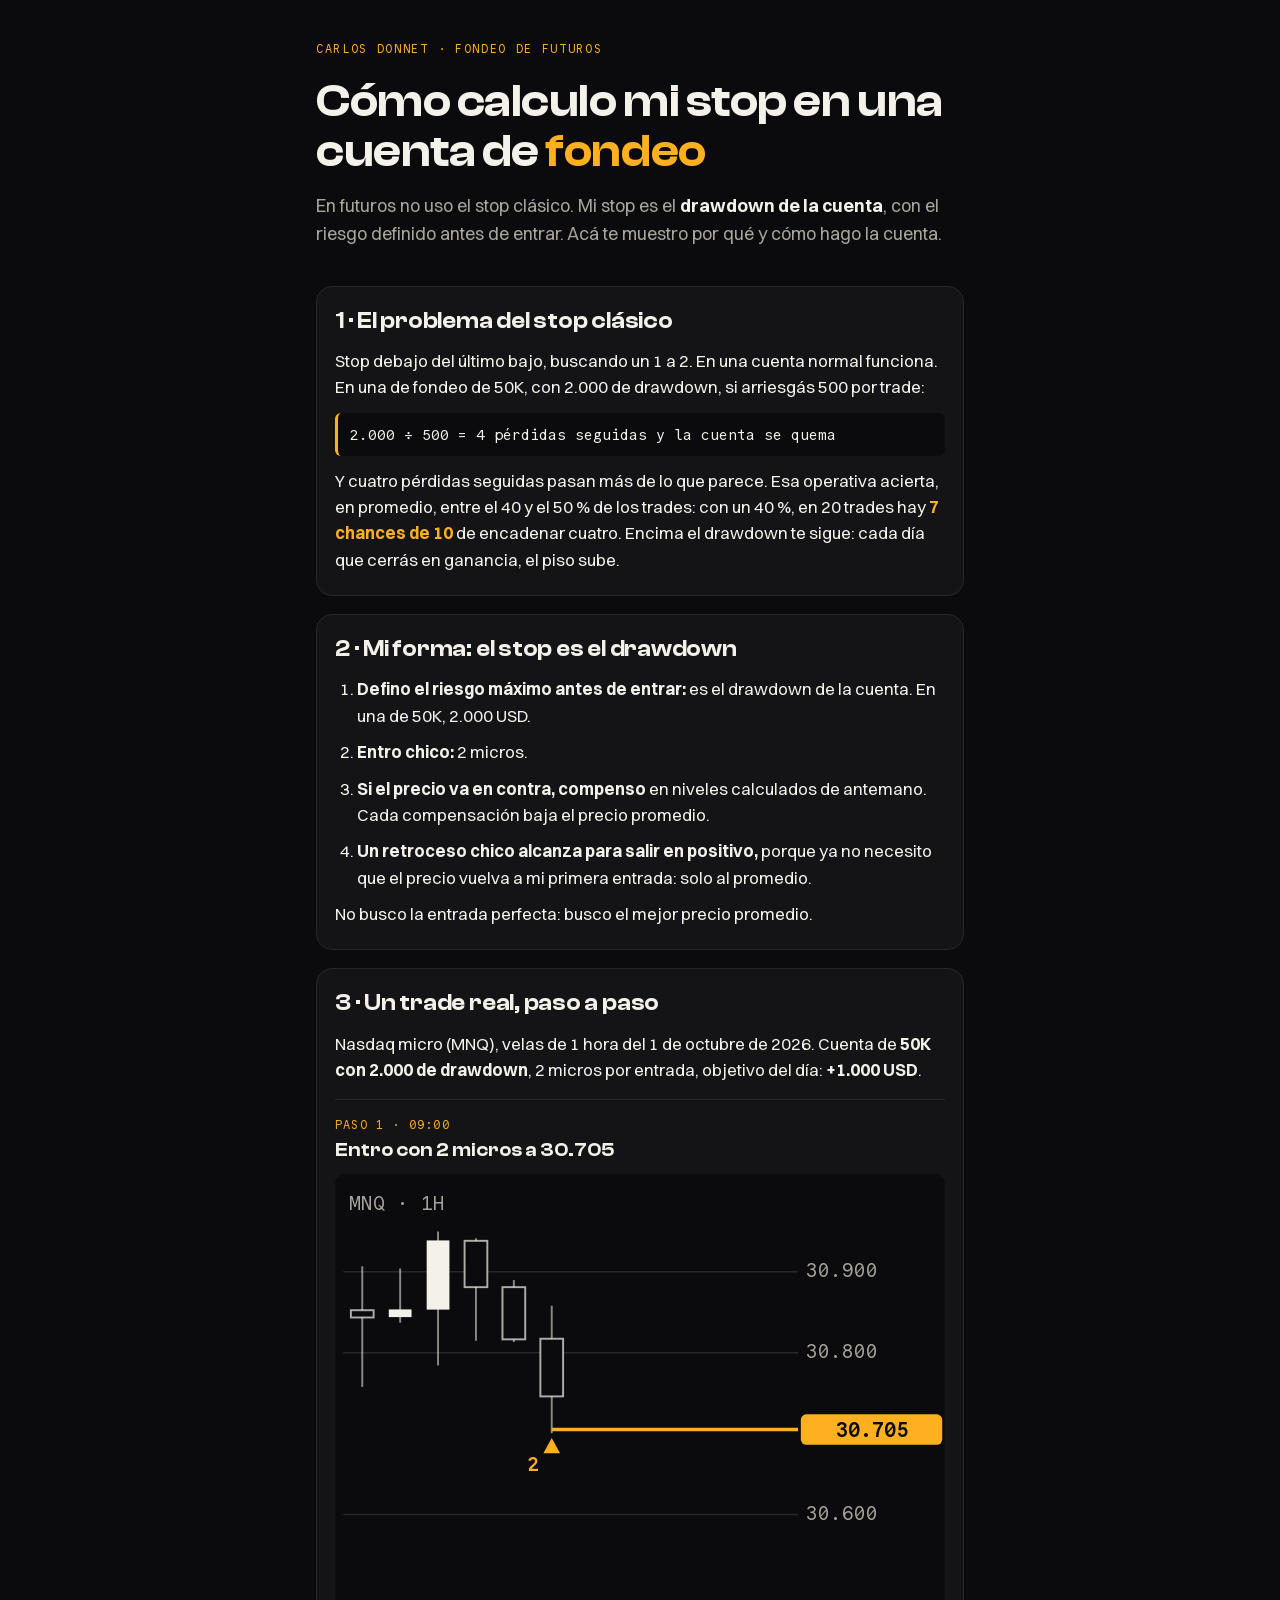
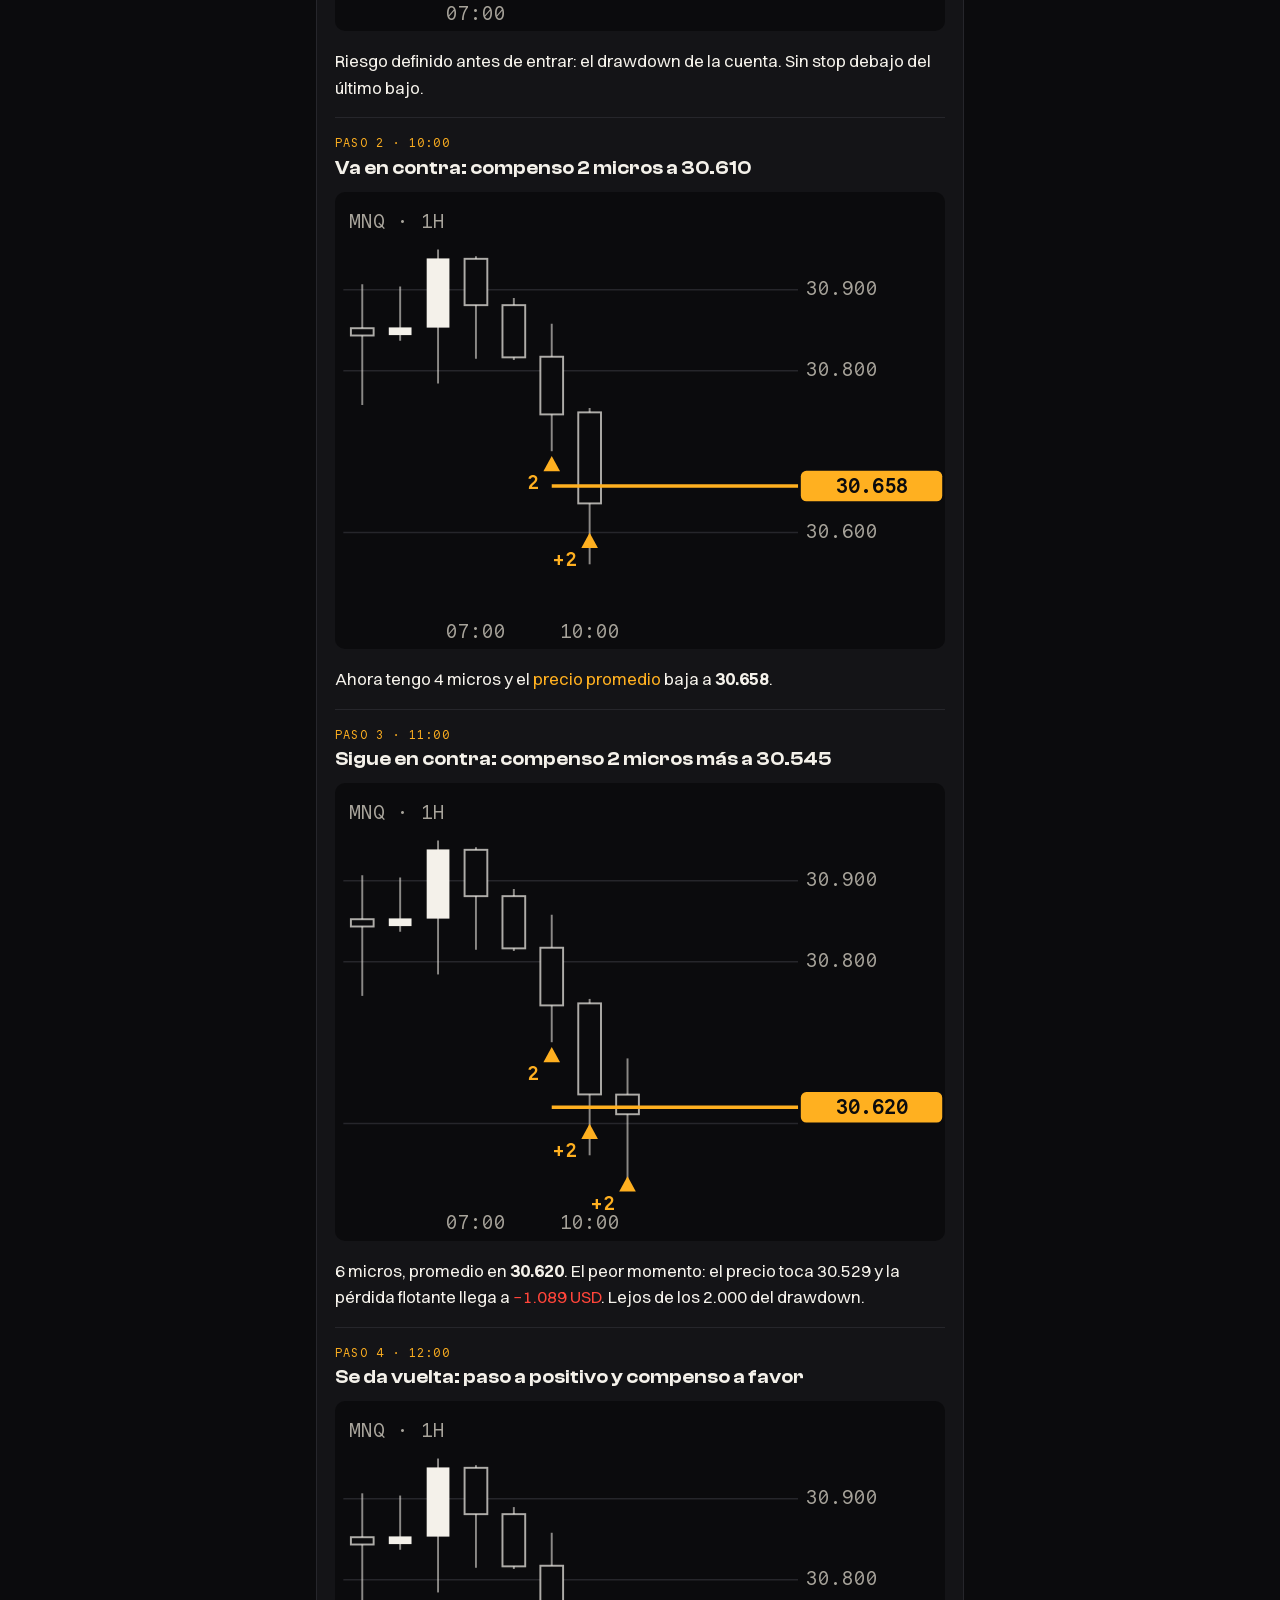
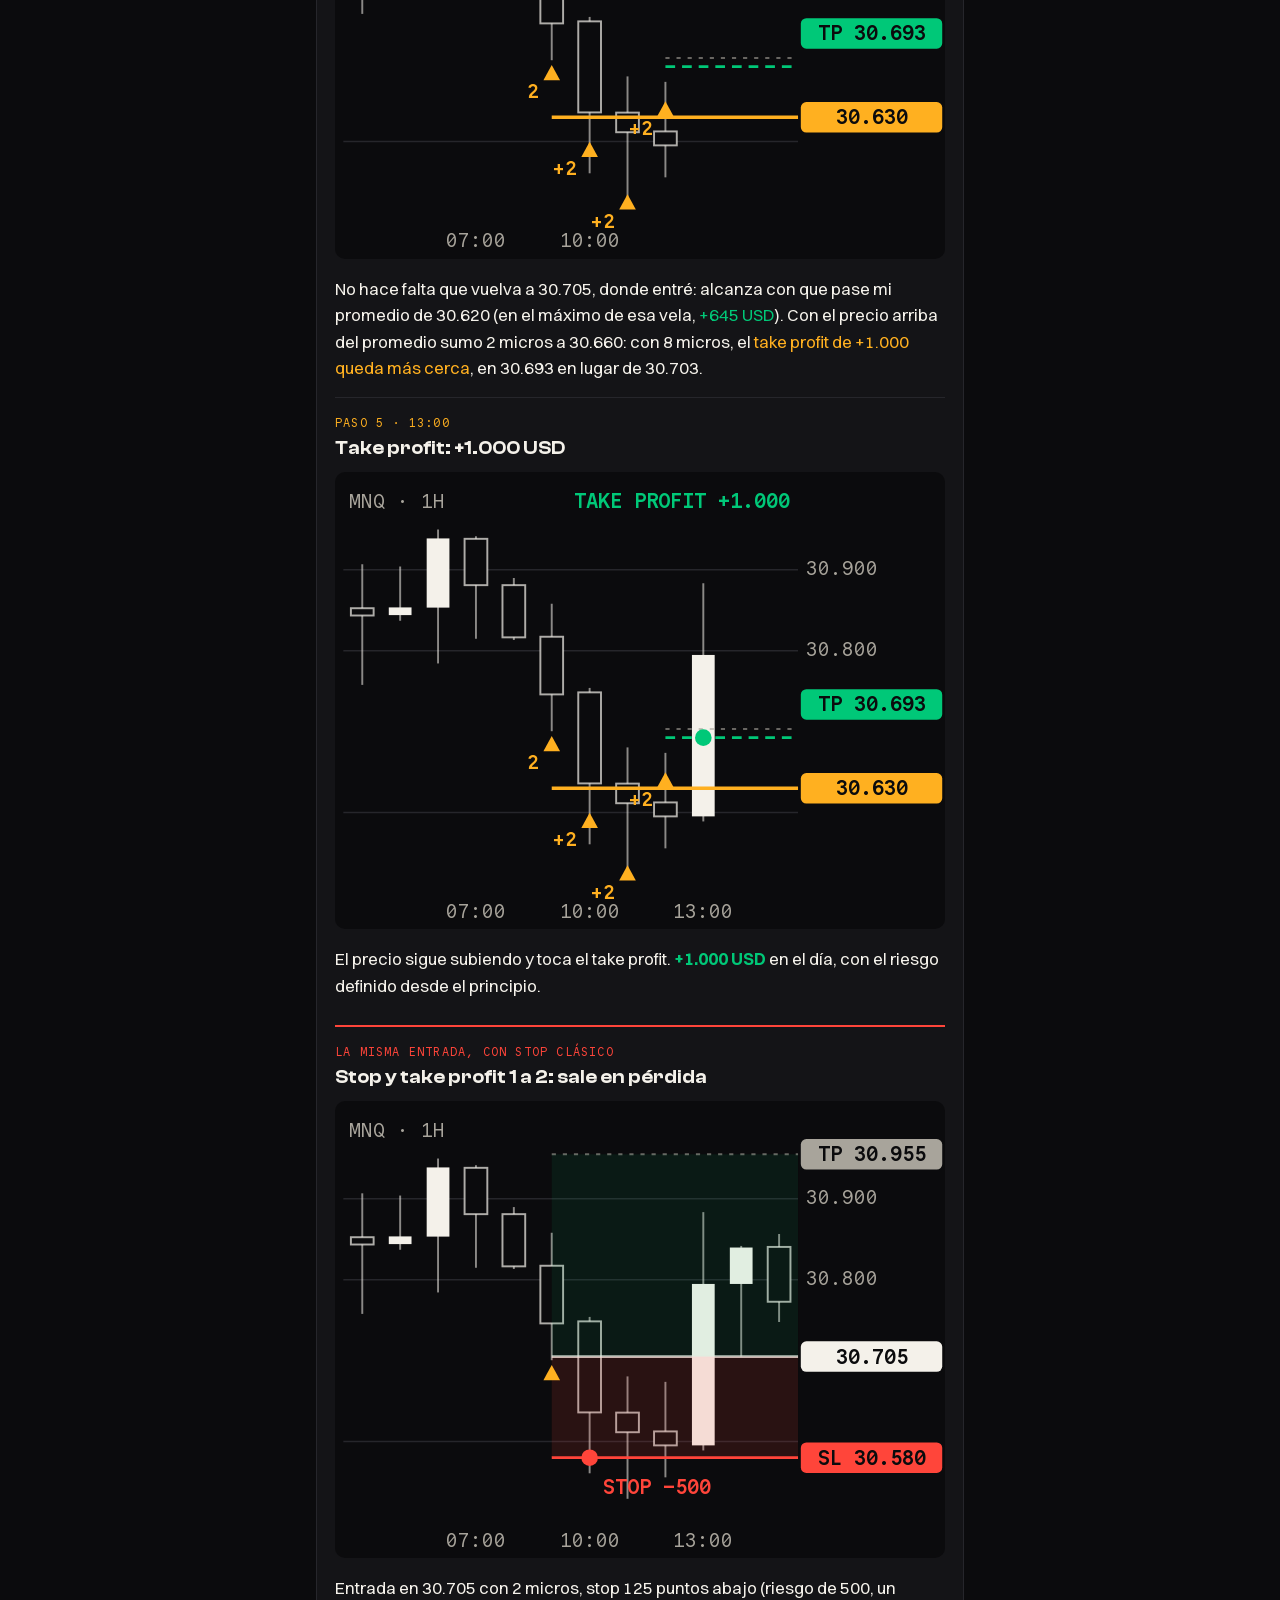
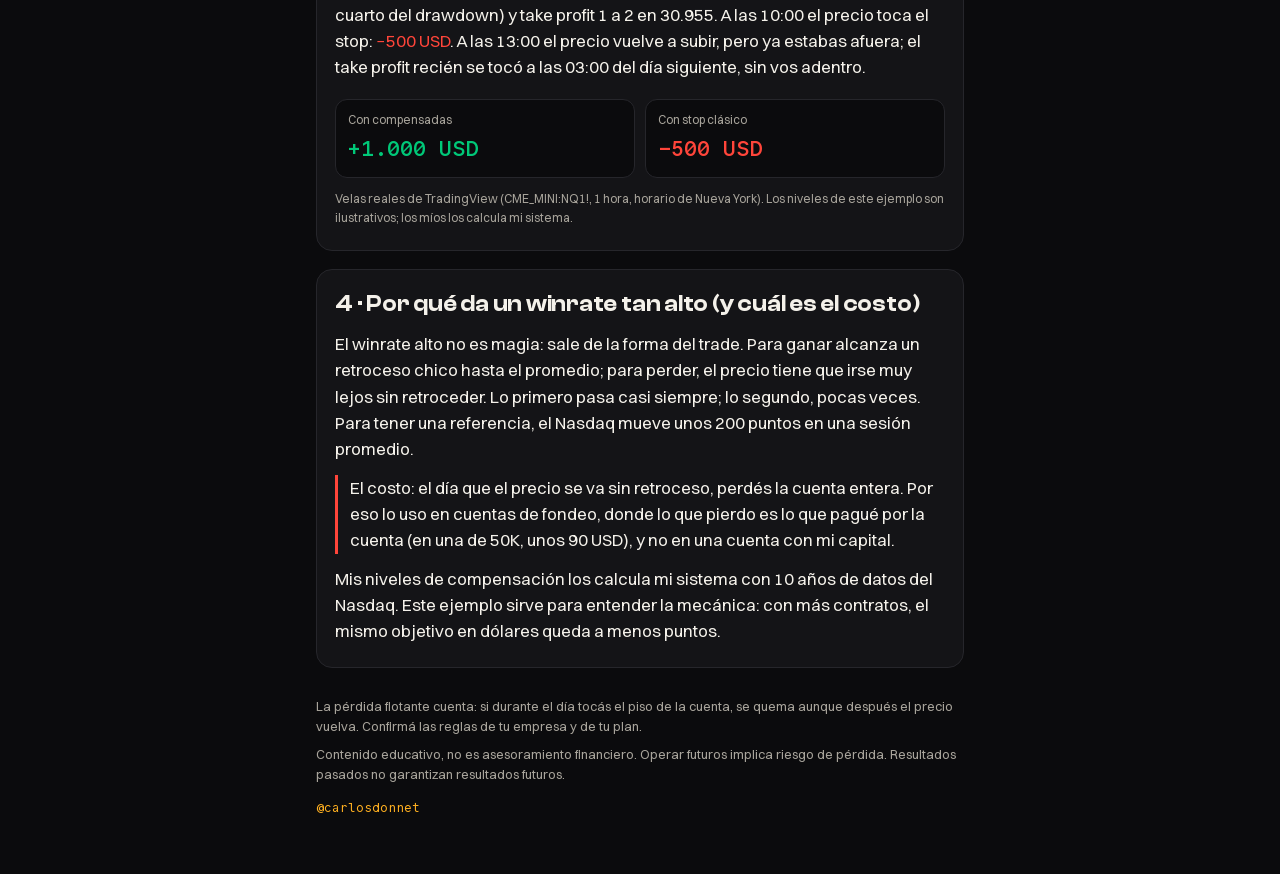
==== commit 6ba6af6a: "Cómo calculo mi stop: ejemplo en cuenta de 50K (flotante máximo ~1.100) y la misma entrada con stop " ====
--- a/stop/index.html
+++ b/stop/index.html
@@ -36,45 +36,54 @@
 
   <section class="tarjeta">
     <h2>3 · Un trade real, paso a paso</h2>
-    <p>Nasdaq micro (MNQ), velas de 1 hora del 1 y 2 de octubre de 2026. Cuenta de 150K (drawdown de 4.500), 2 micros por entrada, objetivo del día: <strong>+1.000 USD</strong>.</p>
+    <p>Nasdaq micro (MNQ), velas de 1 hora del 1 de octubre de 2026. Cuenta de <strong>50K con 2.000 de drawdown</strong>, 2 micros por entrada, objetivo del día: <strong>+1.000 USD</strong>.</p>
 
     <div class="paso-trade">
-      <p class="paso-num">Paso 1 · 02:00</p>
-      <h3>Entro con 2 micros a 31.025</h3>
-      <svg class="velas" data-hasta="4" data-entradas="0" role="img" aria-label="Gráfico: entrada a 31.025"></svg>
+      <p class="paso-num">Paso 1 · 09:00</p>
+      <h3>Entro con 2 micros a 30.705</h3>
+      <svg class="velas" data-hasta="11" data-entradas="0" role="img" aria-label="Entro con 2 micros a 30.705"></svg>
       <p>Riesgo definido antes de entrar: el drawdown de la cuenta. Sin stop debajo del último bajo.</p>
     </div>
 
     <div class="paso-trade">
-      <p class="paso-num">Paso 2 · 03:00</p>
-      <h3>Va en contra: compenso 2 micros a 30.850</h3>
-      <svg class="velas" data-hasta="5" data-entradas="1" role="img" aria-label="Gráfico: primera compensación"></svg>
-      <p>Ahora tengo 4 micros y el <span class="acento-t">precio promedio</span> baja a <strong>30.938</strong>.</p>
+      <p class="paso-num">Paso 2 · 10:00</p>
+      <h3>Va en contra: compenso 2 micros a 30.610</h3>
+      <svg class="velas" data-hasta="12" data-entradas="1" role="img" aria-label="Va en contra: compenso 2 micros a 30.610"></svg>
+      <p>Ahora tengo 4 micros y el <span class="acento-t">precio promedio</span> baja a <strong>30.658</strong>.</p>
     </div>
 
     <div class="paso-trade">
-      <p class="paso-num">Paso 3 · 10:00</p>
-      <h3>Sigue en contra: compenso 2 micros más a 30.636</h3>
-      <svg class="velas" data-hasta="13" data-entradas="2" role="img" aria-label="Gráfico: segunda compensación"></svg>
-      <p>6 micros, promedio en <strong>30.837</strong>. El peor momento: el precio llega a 30.529 y la pérdida flotante toca <span class="rojo-t">−3.694 USD</span>, dentro de los 4.500 del drawdown. Para eso está calculado.</p>
+      <p class="paso-num">Paso 3 · 11:00</p>
+      <h3>Sigue en contra: compenso 2 micros más a 30.545</h3>
+      <svg class="velas" data-hasta="13" data-entradas="2" role="img" aria-label="Sigue en contra: compenso 2 micros más a 30.545"></svg>
+      <p>6 micros, promedio en <strong>30.620</strong>. El peor momento: el precio toca 30.529 y la pérdida flotante llega a <span class="rojo-t">−1.089 USD</span>. Lejos de los 2.000 del drawdown.</p>
     </div>
 
     <div class="paso-trade">
-      <p class="paso-num">Paso 4 · 13:00</p>
-      <h3>El precio se da vuelta y paso a positivo</h3>
-      <svg class="velas" data-hasta="15" data-entradas="2" role="img" aria-label="Gráfico: el precio supera el promedio"></svg>
-      <p>No hizo falta que volviera a 31.025, donde entré: alcanzó con que pasara mi promedio de 30.837. En el máximo de esa vela, <span class="verde">+557 USD</span>.</p>
+      <p class="paso-num">Paso 4 · 12:00</p>
+      <h3>Se da vuelta: paso a positivo y compenso a favor</h3>
+      <svg class="velas" data-hasta="14" data-entradas="3" data-tp="1" role="img" aria-label="Se da vuelta: paso a positivo y compenso a favor"></svg>
+      <p>No hace falta que vuelva a 30.705, donde entré: alcanza con que pase mi promedio de 30.620 (en el máximo de esa vela, <span class="verde">+645 USD</span>). Con el precio arriba del promedio sumo 2 micros a 30.660: con 8 micros, el <span class="acento-t">take profit de +1.000 queda más cerca</span>, en 30.693 en lugar de 30.703.</p>
     </div>
 
     <div class="paso-trade">
-      <p class="paso-num">Paso 5 · 14:00 a 20:00</p>
-      <h3>Compenso en positivo y el take profit se acerca</h3>
-      <svg class="velas" data-hasta="21" data-entradas="3" data-tp="1" role="img" aria-label="Gráfico: compensación positiva y take profit"></svg>
-      <p>Con el precio arriba del promedio sumo 2 micros más a 30.840. Con 8 micros, el promedio queda en 30.838 y para ganar 1.000 me alcanzan 62 puntos sobre el promedio: el <span class="acento-t">take profit baja de 30.920 a 30.900</span>.</p>
-      <p>Resultado: <strong class="verde">TAKE PROFIT a las 20:00</strong>. Sin la compensación positiva, el de 30.920 recién se tocaba a la 01:00 del día siguiente: <strong>5 horas más</strong> con la posición abierta.</p>
+      <p class="paso-num">Paso 5 · 13:00</p>
+      <h3>Take profit: +1.000 USD</h3>
+      <svg class="velas" data-hasta="15" data-entradas="3" data-tp="1" data-hit="1" role="img" aria-label="Take profit: +1.000 USD"></svg>
+      <p>El precio sigue subiendo y toca el take profit. <strong class="verde">+1.000 USD</strong> en el día, con el riesgo definido desde el principio.</p>
     </div>
 
-    <p class="comparacion">¿Y sin compensar? Con los 2 micros del principio, para ganar 1.000 el precio tenía que llegar a 31.525. No llegó nunca: 27 horas después seguías en <span class="rojo-t">−77 USD</span>.</p>
+    <div class="paso-trade clasico">
+      <p class="paso-num">La misma entrada, con stop clásico</p>
+      <h3>Stop y take profit 1 a 2: sale en pérdida</h3>
+      <svg class="velas" data-hasta="17" data-clasico="1" role="img" aria-label="La misma entrada con stop clásico: el stop se toca y sale en pérdida"></svg>
+      <p>Entrada en 30.705 con 2 micros, stop 125 puntos abajo (riesgo de 500, un cuarto del drawdown) y take profit 1 a 2 en 30.955. A las 10:00 el precio toca el stop: <span class="rojo-t">−500 USD</span>. A las 13:00 el precio vuelve a subir, pero ya estabas afuera; el take profit recién se tocó a las 03:00 del día siguiente, sin vos adentro.</p>
+    </div>
+
+    <div class="resultado-comp">
+      <div><span class="etiqueta">Con compensadas</span><span class="cifra verde">+1.000 USD</span></div>
+      <div><span class="etiqueta">Con stop clásico</span><span class="cifra rojo-t">−500 USD</span></div>
+    </div>
     <p class="fuente">Velas reales de TradingView (CME_MINI:NQ1!, 1 hora, horario de Nueva York). Los niveles de este ejemplo son ilustrativos; los míos los calcula mi sistema.</p>
   </section>
 
@@ -95,9 +104,11 @@
 (function () {
   // Velas reales MNQ 1H: [apertura, máximo, mínimo, cierre, tiempo unix UTC]
   var V = [[30821.75,30869.5,30815,30866,1790820000],[30865.25,30933,30860,30929.25,1790823600],[30929.75,30987.5,30921,30984.5,1790827200],[30984.5,31095.25,30983.5,31094.75,1790830800],[31095,31151.5,31025,31025,1790834400],[31024.25,31043.25,30796.5,30850.25,1790838000],[30852.5,30906.75,30757.75,30843.5,1790841600],[30844,30904,30837,30853.5,1790845200],[30853.25,30949.75,30784.25,30938.75,1790848800],[30938.25,30941.5,30814.75,30881,1790852400],[30881,30889.75,30813.25,30816.5,1790856000],[30817.25,30858,30700.5,30746,1790859600],[30748.5,30754,30560.75,30636,1790863200],[30635.75,30680.5,30529.25,30611.5,1790866800],[30612.5,30673.75,30555.75,30595.25,1790870400],[30595.25,30883.5,30589,30794.75,1790874000],[30794.75,30841.75,30705,30839.75,1790877600],[30840.5,30856.5,30747.75,30772.75,1790881200],[30772.75,30815.75,30762,30771.25,1790884800],[30771.25,30835.75,30760.25,30830.5,1790892000],[30829.75,30854.75,30797.75,30840.25,1790895600],[30839,30920,30810,30844.75,1790899200],[30845,30866,30791.5,30864.5,1790902800],[30864.75,30893.5,30842.75,30889.75,1790906400],[30892,30900,30862.75,30882,1790910000],[30882.75,30920,30882.75,30919.25,1790913600],[30919.25,30935.75,30864.25,30874.5,1790917200],[30874,30902.75,30839.5,30877.5,1790920800],[30876.5,30990,30866.75,30973.25,1790924400],[30974,31029.5,30953,31015.75,1790928000],[31017,31035.5,30984,31005.75,1790931600]];
-  var ENTRADAS = [{ i: 4, p: 31025 }, { i: 5, p: 30850.25 }, { i: 12, p: 30636 }, { i: 16, p: 30839.75 }];
-  var PROM = [31025, 30937.625, 30837.083, 30837.75];
-  var TP6 = 30920.42, TP8 = 30900.25, HIT8 = 21;
+  var DESDE = 6;
+  var ENTRADAS = [{ i: 11, p: 30705 }, { i: 12, p: 30610 }, { i: 13, p: 30545 }, { i: 14, p: 30660 }];
+  var PROM = [30705, 30657.5, 30620, 30630];
+  var TP = 30692.5, TP_VIEJO = 30703.33, HIT = 15;
+  var C = { entrada: 30705, stop: 30580, tp: 30955, hitStop: 12 };
   var NS = "http://www.w3.org/2000/svg";
   var fmt = function (n) { return Math.round(n).toLocaleString("es-AR"); };
   var hora = function (t) { var d = new Date((t - 4 * 3600) * 1000); return String(d.getUTCHours()).padStart(2, "0") + ":00"; };
@@ -108,42 +119,62 @@
     padre.appendChild(e);
     return e;
   }
+  function rotulo(svg, W, der, y, texto, clase) {
+    el("rect", { x: W - der + 2, y: y - 11, width: der - 4, height: 22, rx: 4, "class": clase }, svg);
+    el("text", { x: W - der / 2, y: y + 5, "class": "rotulo-prom-t", "text-anchor": "middle" }, svg, texto);
+  }
   document.querySelectorAll("svg.velas").forEach(function (svg) {
-    var hasta = +svg.dataset.hasta, nEnt = +svg.dataset.entradas, conTP = svg.dataset.tp === "1";
-    var W = 420, H = 330, izq = 6, der = 78, arr = 18, aba = 26, lo = 30500, hi = 31170;
+    var d = svg.dataset, hasta = +d.hasta, clasico = d.clasico === "1";
+    var W = 440, H = 330, izq = 6, der = 106, arr = 18, aba = 26, lo = 30500, hi = 30990;
     svg.setAttribute("viewBox", "0 0 " + W + " " + H);
-    var ancho = (W - izq - der) / V.length;
-    var x = function (i) { return izq + ancho * (i + 0.5); };
+    var n = 18 - DESDE, ancho = (W - izq - der) / n;
+    var x = function (i) { return izq + ancho * (i - DESDE + 0.5); };
     var y = function (p) { return arr + (hi - p) / (hi - lo) * (H - arr - aba); };
-    var prom = PROM[nEnt];
-    [30600, 30800, 31000].forEach(function (p) {
+    var ocupados = [];
+    if (clasico) ocupados = [C.entrada, C.stop, C.tp];
+    else { ocupados.push(PROM[+d.entradas]); if (d.tp === "1") ocupados.push(TP); }
+    [30600, 30800, 30900].forEach(function (p) {
       el("line", { x1: izq, x2: W - der, y1: y(p), y2: y(p), "class": "grilla" }, svg);
-      var tapado = Math.abs(y(p) - y(prom)) < 22 || (conTP && Math.abs(y(p) - y(TP8)) < 22);
-      if (!tapado) el("text", { x: W - der + 6, y: y(p) + 4, "class": "eje" }, svg, fmt(p));
+      if (!ocupados.some(function (q) { return Math.abs(y(p) - y(q)) < 22; })) el("text", { x: W - der + 6, y: y(p) + 4, "class": "eje" }, svg, fmt(p));
     });
-    for (var i = 0; i <= hasta; i++) {
+    for (var i = DESDE; i <= hasta; i++) {
       var c = V[i], sube = c[3] >= c[0];
       el("line", { x1: x(i), x2: x(i), y1: y(c[1]), y2: y(c[2]), "class": "mecha" }, svg);
-      el("rect", { x: x(i) - ancho * 0.32, width: ancho * 0.64, y: y(Math.max(c[0], c[3])), height: Math.max(1.5, Math.abs(y(c[0]) - y(c[3]))), "class": sube ? "vela-sube" : "vela-baja" }, svg);
-      if (i % 6 === 3) el("text", { x: x(i), y: H - 8, "class": "eje", "text-anchor": "middle" }, svg, hora(c[4]));
+      el("rect", { x: x(i) - ancho * 0.3, width: ancho * 0.6, y: y(Math.max(c[0], c[3])), height: Math.max(1.5, Math.abs(y(c[0]) - y(c[3]))), "class": sube ? "vela-sube" : "vela-baja" }, svg);
+      if (i % 3 === 0 && i > DESDE) el("text", { x: x(i), y: H - 8, "class": "eje", "text-anchor": "middle" }, svg, hora(c[4]));
     }
+    el("text", { x: izq + 4, y: arr + 8, "class": "eje" }, svg, "MNQ · 1H");
+    if (clasico) {
+      el("line", { x1: x(11), x2: W - der, y1: y(C.entrada), y2: y(C.entrada), "class": "linea-ent" }, svg);
+      el("line", { x1: x(11), x2: W - der, y1: y(C.stop), y2: y(C.stop), "class": "linea-stop" }, svg);
+      el("line", { x1: x(11), x2: W - der, y1: y(C.tp), y2: y(C.tp), "class": "linea-tp-vieja" }, svg);
+      el("rect", { x: x(11), y: y(C.entrada), width: W - der - x(11), height: y(C.stop) - y(C.entrada), "class": "zona-perdida" }, svg);
+      el("rect", { x: x(11), y: y(C.tp), width: W - der - x(11), height: y(C.entrada) - y(C.tp), "class": "zona-ganancia" }, svg);
+      rotulo(svg, W, der, y(C.entrada), fmt(C.entrada), "rotulo-ent-box");
+      rotulo(svg, W, der, y(C.stop), "SL " + fmt(C.stop), "rotulo-stop");
+      rotulo(svg, W, der, y(C.tp), "TP " + fmt(C.tp), "rotulo-tp-gris");
+      el("path", { d: "M" + x(11) + " " + (y(C.entrada) + 6) + " l-6 11 h12 z", "class": "flecha" }, svg);
+      el("circle", { cx: x(C.hitStop), cy: y(C.stop), r: 6, "class": "punto-stop" }, svg);
+      el("text", { x: x(C.hitStop) + 10, y: y(C.stop) + 26, "class": "sello-stop" }, svg, "STOP −500");
+      return;
+    }
+    var nEnt = +d.entradas, prom = PROM[nEnt];
     el("line", { x1: x(ENTRADAS[0].i), x2: W - der, y1: y(prom), y2: y(prom), "class": "linea-prom" }, svg);
-    el("rect", { x: W - der + 2, y: y(prom) - 11, width: der - 4, height: 22, rx: 4, "class": "rotulo-prom" }, svg);
-    el("text", { x: W - der / 2, y: y(prom) + 5, "class": "rotulo-prom-t", "text-anchor": "middle" }, svg, fmt(prom));
+    rotulo(svg, W, der, y(prom), fmt(prom), "rotulo-prom");
     for (var k = 0; k <= nEnt; k++) {
-      var e = ENTRADAS[k];
+      var e = ENTRADAS[k], arriba = k === 3;
       el("path", { d: "M" + x(e.i) + " " + (y(e.p) + 6) + " l-6 11 h12 z", "class": "flecha" }, svg);
       el("text", { x: x(e.i) - 9, y: y(e.p) + 30, "class": "rotulo-ent", "text-anchor": "end" }, svg, k === 0 ? "2" : "+2");
     }
-    if (conTP) {
-      el("line", { x1: x(16), x2: W - der, y1: y(TP6), y2: y(TP6), "class": "linea-tp-vieja" }, svg);
-      el("line", { x1: x(16), x2: W - der, y1: y(TP8), y2: y(TP8), "class": "linea-tp" }, svg);
-      el("text", { x: x(HIT8), y: y(TP8) - 26, "class": "sello-tp", "text-anchor": "middle" }, svg, "TAKE PROFIT");
-      el("circle", { cx: x(HIT8), cy: y(TP8), r: 6, "class": "punto-tp" }, svg);
-      el("rect", { x: W - der + 2, y: y(TP8) - 11, width: der - 4, height: 22, rx: 4, "class": "rotulo-tp" }, svg);
-      el("text", { x: W - der / 2, y: y(TP8) + 5, "class": "rotulo-prom-t", "text-anchor": "middle" }, svg, "TP " + fmt(TP8));
+    if (d.tp === "1") {
+      el("line", { x1: x(14), x2: W - der, y1: y(TP_VIEJO), y2: y(TP_VIEJO), "class": "linea-tp-vieja" }, svg);
+      el("line", { x1: x(14), x2: W - der, y1: y(TP), y2: y(TP), "class": "linea-tp" }, svg);
+      rotulo(svg, W, der, y(TP) - 24, "TP " + fmt(TP), "rotulo-tp");
     }
-    el("text", { x: izq + 4, y: arr + 8, "class": "eje" }, svg, "MNQ · 1H");
+    if (d.hit === "1") {
+      el("circle", { cx: x(HIT), cy: y(TP), r: 6, "class": "punto-tp" }, svg);
+      el("text", { x: W - der - 6, y: arr + 8, "class": "sello-tp", "text-anchor": "end" }, svg, "TAKE PROFIT +1.000");
+    }
   });
 })();
 </script>
--- a/estilo.css
+++ b/estilo.css
@@ -100,3 +100,16 @@
 .comparacion { border-left: 3px solid var(--tenue); padding-left: 12px; margin-top: 18px !important; }
 .fuente { font-size: 12px; color: var(--tenue); }
 svg.velas .rotulo-tp { fill: var(--verde); }
+svg.velas .linea-ent { stroke: var(--texto); stroke-opacity: 0.8; stroke-width: 2; }
+svg.velas .linea-stop { stroke: var(--rojo); stroke-width: 2; }
+svg.velas .zona-perdida { fill: var(--rojo); fill-opacity: 0.12; }
+svg.velas .zona-ganancia { fill: var(--verde); fill-opacity: 0.08; }
+svg.velas .rotulo-ent-box { fill: var(--texto); }
+svg.velas .rotulo-stop { fill: var(--rojo); }
+svg.velas .rotulo-tp-gris { fill: var(--tenue); }
+svg.velas .punto-stop { fill: var(--rojo); }
+svg.velas .sello-stop { fill: var(--rojo); font-family: "Commit Mono", ui-monospace, monospace; font-size: 15px; font-weight: 700; }
+.paso-trade.clasico { border-top: 2px solid var(--rojo); margin-top: 26px; }
+.paso-trade.clasico .paso-num { color: var(--rojo); }
+.resultado-comp { display: grid; grid-template-columns: 1fr 1fr; gap: 10px; margin: 18px 0 12px; }
+.resultado-comp div { background: var(--fondo); border: 1px solid var(--borde); border-radius: 12px; padding: 12px; display: flex; flex-direction: column; gap: 4px; }
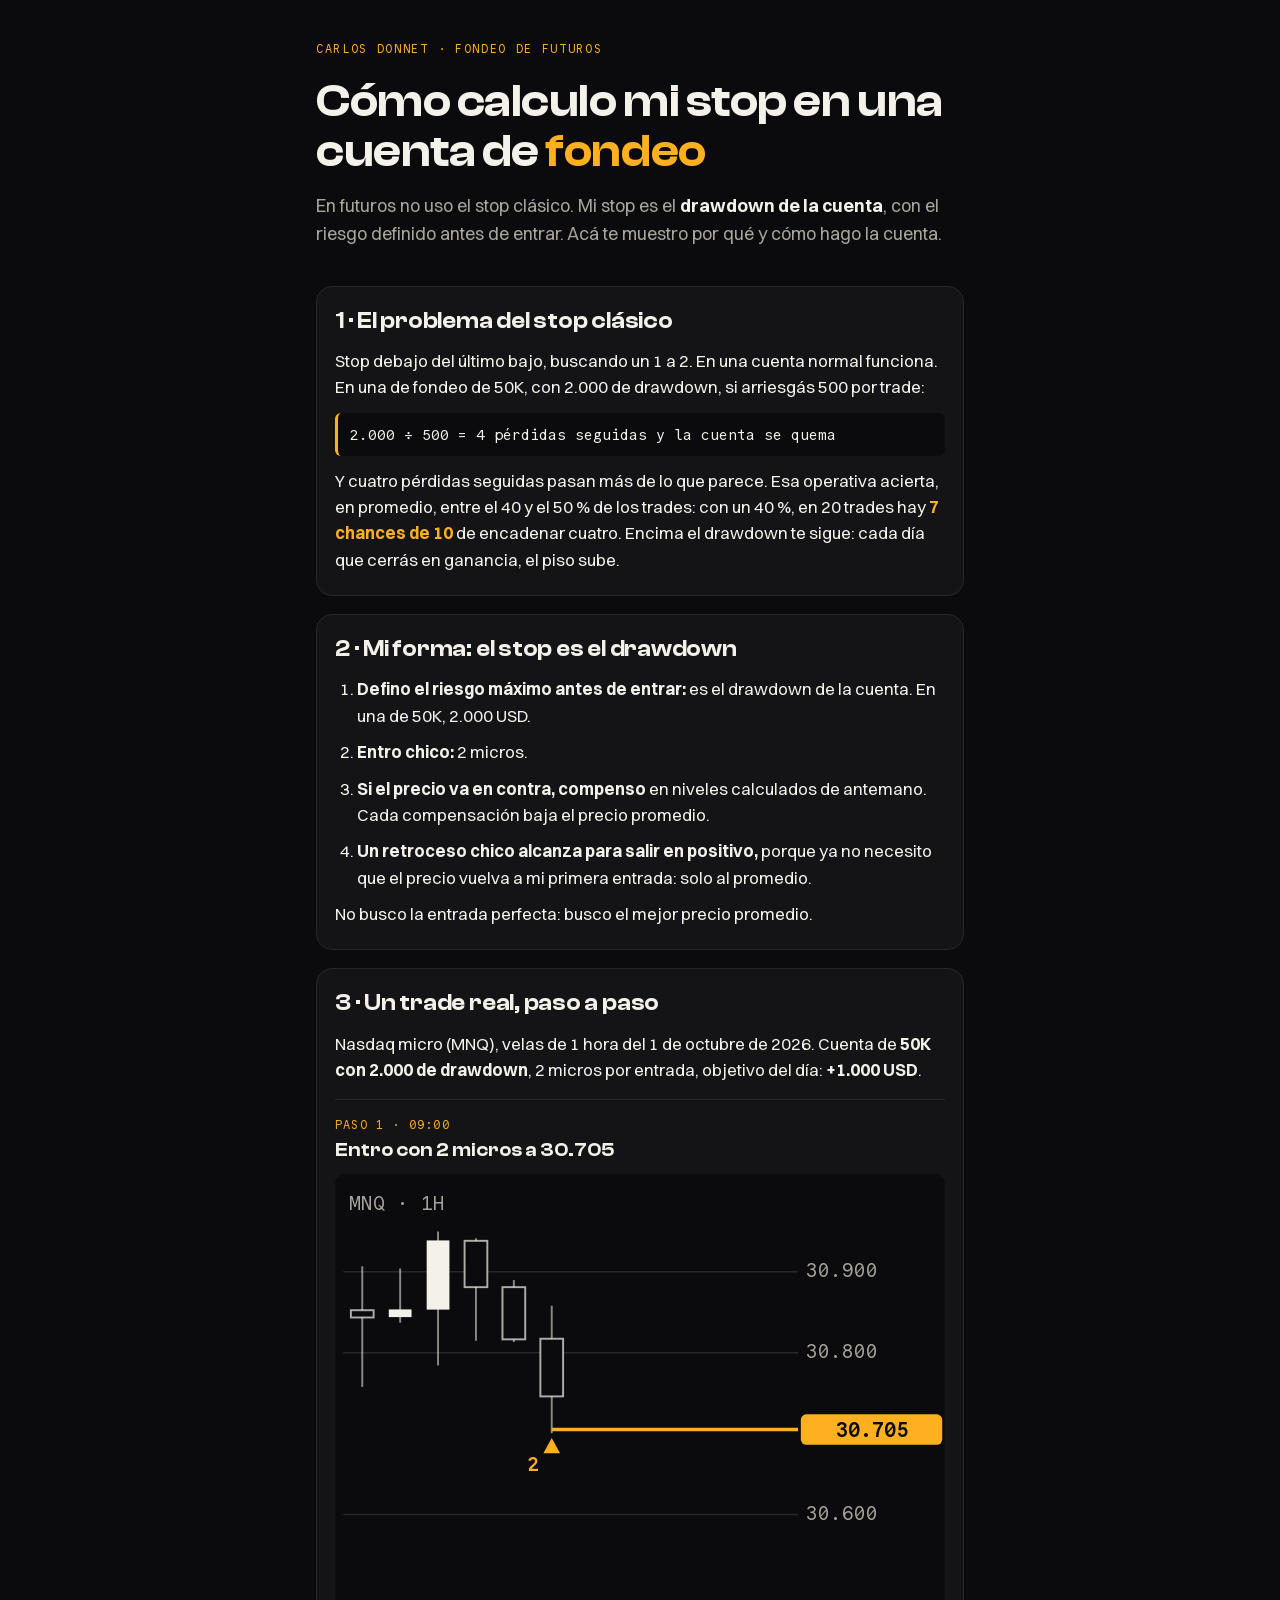
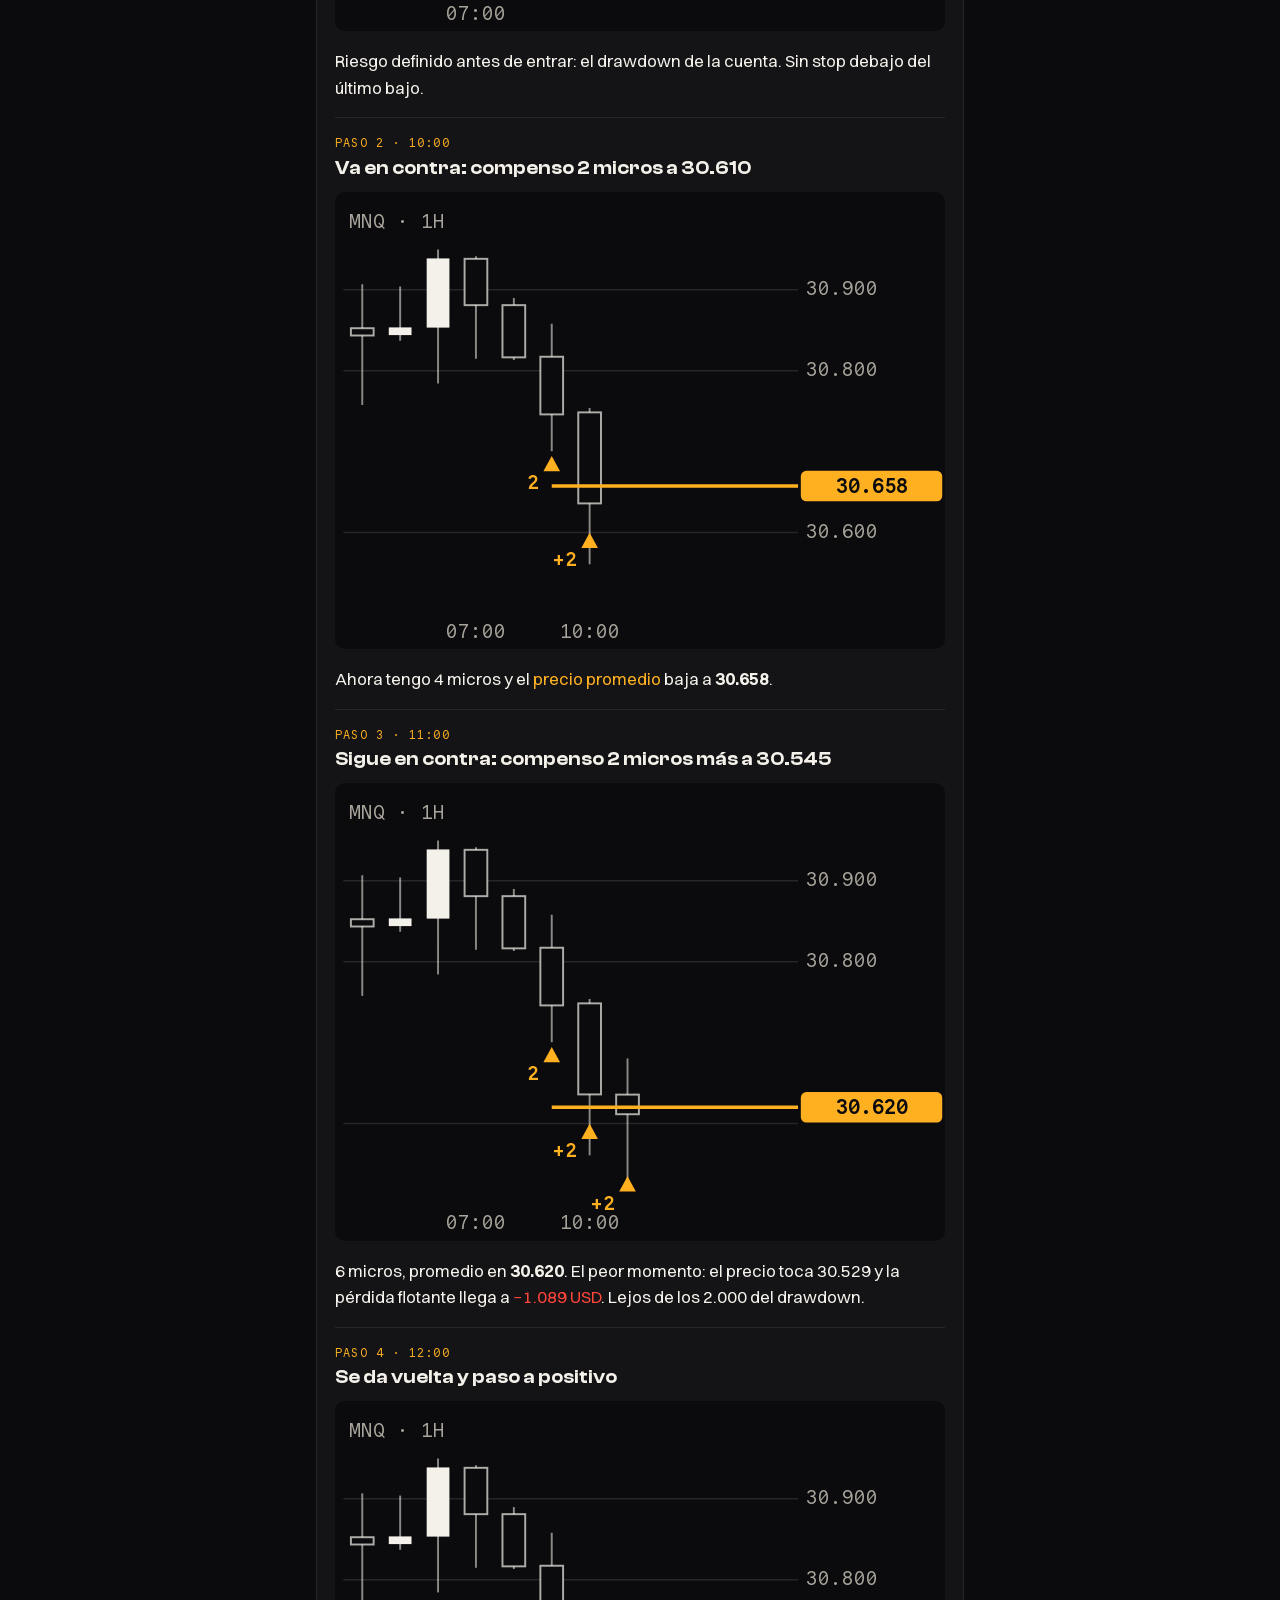
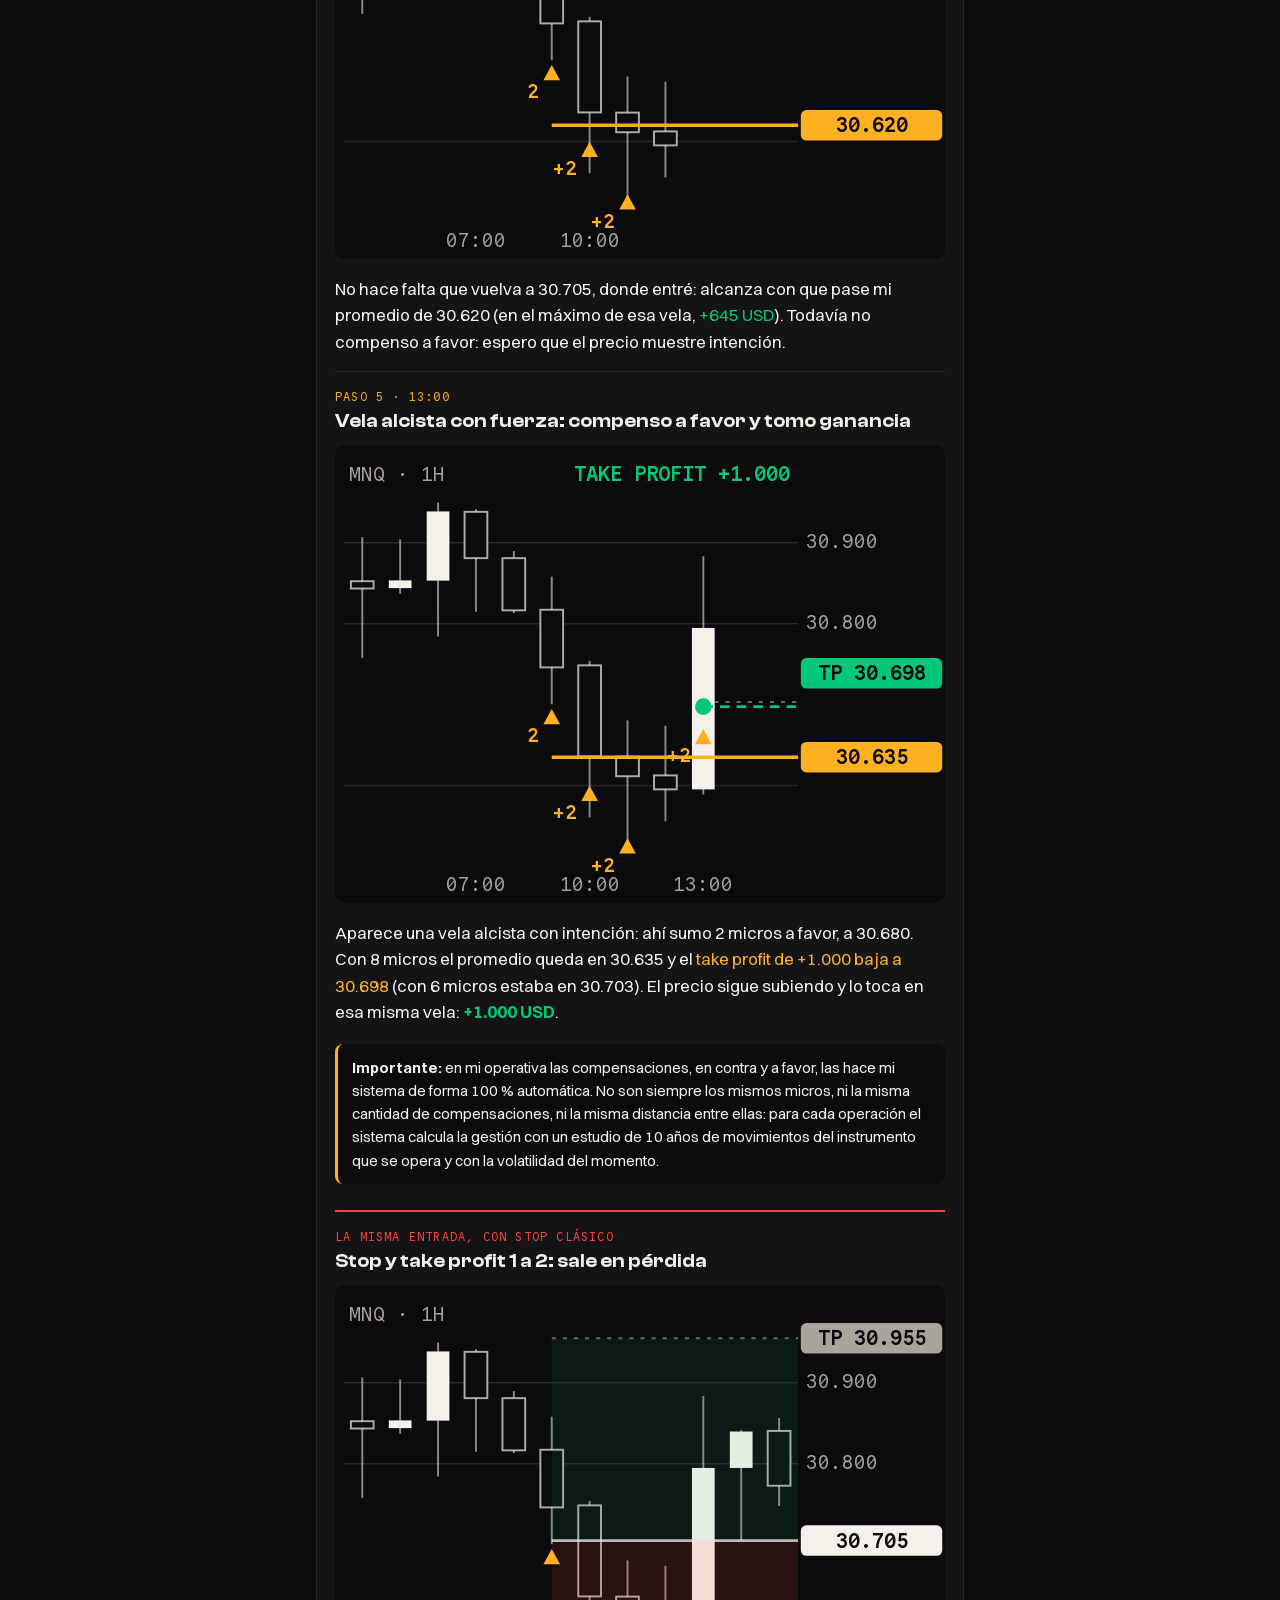
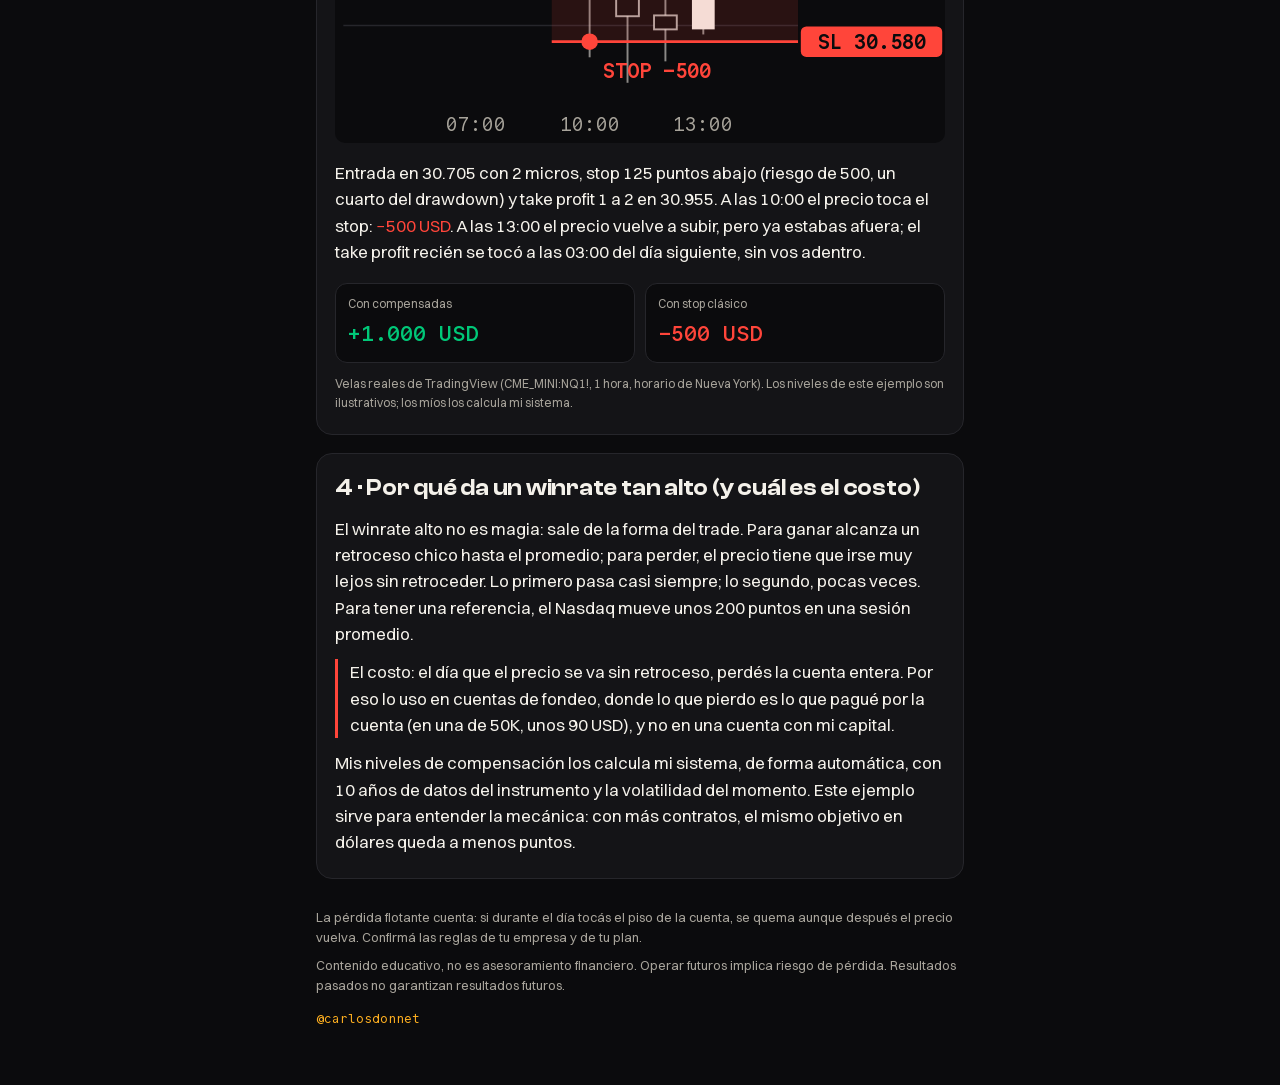
==== commit 093a22ce: "Cómo calculo mi stop: compensación a favor en la vela alcista con fuerza y aclaración del sistema au" ====
--- a/stop/index.html
+++ b/stop/index.html
@@ -61,16 +61,20 @@
 
     <div class="paso-trade">
       <p class="paso-num">Paso 4 · 12:00</p>
-      <h3>Se da vuelta: paso a positivo y compenso a favor</h3>
-      <svg class="velas" data-hasta="14" data-entradas="3" data-tp="1" role="img" aria-label="Se da vuelta: paso a positivo y compenso a favor"></svg>
-      <p>No hace falta que vuelva a 30.705, donde entré: alcanza con que pase mi promedio de 30.620 (en el máximo de esa vela, <span class="verde">+645 USD</span>). Con el precio arriba del promedio sumo 2 micros a 30.660: con 8 micros, el <span class="acento-t">take profit de +1.000 queda más cerca</span>, en 30.693 en lugar de 30.703.</p>
+      <h3>Se da vuelta y paso a positivo</h3>
+      <svg class="velas" data-hasta="14" data-entradas="2" role="img" aria-label="Se da vuelta y paso a positivo"></svg>
+      <p>No hace falta que vuelva a 30.705, donde entré: alcanza con que pase mi promedio de 30.620 (en el máximo de esa vela, <span class="verde">+645 USD</span>). Todavía no compenso a favor: espero que el precio muestre intención.</p>
     </div>
 
     <div class="paso-trade">
       <p class="paso-num">Paso 5 · 13:00</p>
-      <h3>Take profit: +1.000 USD</h3>
-      <svg class="velas" data-hasta="15" data-entradas="3" data-tp="1" data-hit="1" role="img" aria-label="Take profit: +1.000 USD"></svg>
-      <p>El precio sigue subiendo y toca el take profit. <strong class="verde">+1.000 USD</strong> en el día, con el riesgo definido desde el principio.</p>
+      <h3>Vela alcista con fuerza: compenso a favor y tomo ganancia</h3>
+      <svg class="velas" data-hasta="15" data-entradas="3" data-tp="1" data-hit="1" role="img" aria-label="Vela alcista con fuerza: compensación a favor y take profit"></svg>
+      <p>Aparece una vela alcista con intención: ahí sumo 2 micros a favor, a 30.680. Con 8 micros el promedio queda en 30.635 y el <span class="acento-t">take profit de +1.000 baja a 30.698</span> (con 6 micros estaba en 30.703). El precio sigue subiendo y lo toca en esa misma vela: <strong class="verde">+1.000 USD</strong>.</p>
+    </div>
+
+    <div class="aviso-sistema">
+      <p><strong>Importante:</strong> en mi operativa las compensaciones, en contra y a favor, las hace mi sistema de forma 100 % automática. No son siempre los mismos micros, ni la misma cantidad de compensaciones, ni la misma distancia entre ellas: para cada operación el sistema calcula la gestión con un estudio de 10 años de movimientos del instrumento que se opera y con la volatilidad del momento.</p>
     </div>
 
     <div class="paso-trade clasico">
@@ -91,7 +95,7 @@
     <h2>4 · Por qué da un winrate tan alto (y cuál es el costo)</h2>
     <p>El winrate alto no es magia: sale de la forma del trade. Para ganar alcanza un retroceso chico hasta el promedio; para perder, el precio tiene que irse muy lejos sin retroceder. Lo primero pasa casi siempre; lo segundo, pocas veces. Para tener una referencia, el Nasdaq mueve unos 200 puntos en una sesión promedio.</p>
     <p class="aviso">El costo: el día que el precio se va sin retroceso, perdés la cuenta entera. Por eso lo uso en cuentas de fondeo, donde lo que pierdo es lo que pagué por la cuenta (en una de 50K, unos 90 USD), y no en una cuenta con mi capital.</p>
-    <p>Mis niveles de compensación los calcula mi sistema con 10 años de datos del Nasdaq. Este ejemplo sirve para entender la mecánica: con más contratos, el mismo objetivo en dólares queda a menos puntos.</p>
+    <p>Mis niveles de compensación los calcula mi sistema, de forma automática, con 10 años de datos del instrumento y la volatilidad del momento. Este ejemplo sirve para entender la mecánica: con más contratos, el mismo objetivo en dólares queda a menos puntos.</p>
   </section>
 
   <footer class="pie">
@@ -105,9 +109,9 @@
   // Velas reales MNQ 1H: [apertura, máximo, mínimo, cierre, tiempo unix UTC]
   var V = [[30821.75,30869.5,30815,30866,1790820000],[30865.25,30933,30860,30929.25,1790823600],[30929.75,30987.5,30921,30984.5,1790827200],[30984.5,31095.25,30983.5,31094.75,1790830800],[31095,31151.5,31025,31025,1790834400],[31024.25,31043.25,30796.5,30850.25,1790838000],[30852.5,30906.75,30757.75,30843.5,1790841600],[30844,30904,30837,30853.5,1790845200],[30853.25,30949.75,30784.25,30938.75,1790848800],[30938.25,30941.5,30814.75,30881,1790852400],[30881,30889.75,30813.25,30816.5,1790856000],[30817.25,30858,30700.5,30746,1790859600],[30748.5,30754,30560.75,30636,1790863200],[30635.75,30680.5,30529.25,30611.5,1790866800],[30612.5,30673.75,30555.75,30595.25,1790870400],[30595.25,30883.5,30589,30794.75,1790874000],[30794.75,30841.75,30705,30839.75,1790877600],[30840.5,30856.5,30747.75,30772.75,1790881200],[30772.75,30815.75,30762,30771.25,1790884800],[30771.25,30835.75,30760.25,30830.5,1790892000],[30829.75,30854.75,30797.75,30840.25,1790895600],[30839,30920,30810,30844.75,1790899200],[30845,30866,30791.5,30864.5,1790902800],[30864.75,30893.5,30842.75,30889.75,1790906400],[30892,30900,30862.75,30882,1790910000],[30882.75,30920,30882.75,30919.25,1790913600],[30919.25,30935.75,30864.25,30874.5,1790917200],[30874,30902.75,30839.5,30877.5,1790920800],[30876.5,30990,30866.75,30973.25,1790924400],[30974,31029.5,30953,31015.75,1790928000],[31017,31035.5,30984,31005.75,1790931600]];
   var DESDE = 6;
-  var ENTRADAS = [{ i: 11, p: 30705 }, { i: 12, p: 30610 }, { i: 13, p: 30545 }, { i: 14, p: 30660 }];
-  var PROM = [30705, 30657.5, 30620, 30630];
-  var TP = 30692.5, TP_VIEJO = 30703.33, HIT = 15;
+  var ENTRADAS = [{ i: 11, p: 30705 }, { i: 12, p: 30610 }, { i: 13, p: 30545 }, { i: 15, p: 30680 }];
+  var PROM = [30705, 30657.5, 30620, 30635];
+  var TP = 30697.5, TP_VIEJO = 30703.33, HIT = 15;
   var C = { entrada: 30705, stop: 30580, tp: 30955, hitStop: 12 };
   var NS = "http://www.w3.org/2000/svg";
   var fmt = function (n) { return Math.round(n).toLocaleString("es-AR"); };
@@ -167,8 +171,8 @@
       el("text", { x: x(e.i) - 9, y: y(e.p) + 30, "class": "rotulo-ent", "text-anchor": "end" }, svg, k === 0 ? "2" : "+2");
     }
     if (d.tp === "1") {
-      el("line", { x1: x(14), x2: W - der, y1: y(TP_VIEJO), y2: y(TP_VIEJO), "class": "linea-tp-vieja" }, svg);
-      el("line", { x1: x(14), x2: W - der, y1: y(TP), y2: y(TP), "class": "linea-tp" }, svg);
+      el("line", { x1: x(15), x2: W - der, y1: y(TP_VIEJO), y2: y(TP_VIEJO), "class": "linea-tp-vieja" }, svg);
+      el("line", { x1: x(15), x2: W - der, y1: y(TP), y2: y(TP), "class": "linea-tp" }, svg);
       rotulo(svg, W, der, y(TP) - 24, "TP " + fmt(TP), "rotulo-tp");
     }
     if (d.hit === "1") {
--- a/estilo.css
+++ b/estilo.css
@@ -113,3 +113,5 @@
 .paso-trade.clasico .paso-num { color: var(--rojo); }
 .resultado-comp { display: grid; grid-template-columns: 1fr 1fr; gap: 10px; margin: 18px 0 12px; }
 .resultado-comp div { background: var(--fondo); border: 1px solid var(--borde); border-radius: 12px; padding: 12px; display: flex; flex-direction: column; gap: 4px; }
+.aviso-sistema { border-left: 3px solid var(--acento); background: var(--fondo); border-radius: 8px; padding: 12px 14px; margin-top: 18px; }
+.aviso-sistema p { margin: 0; font-size: 15px; }
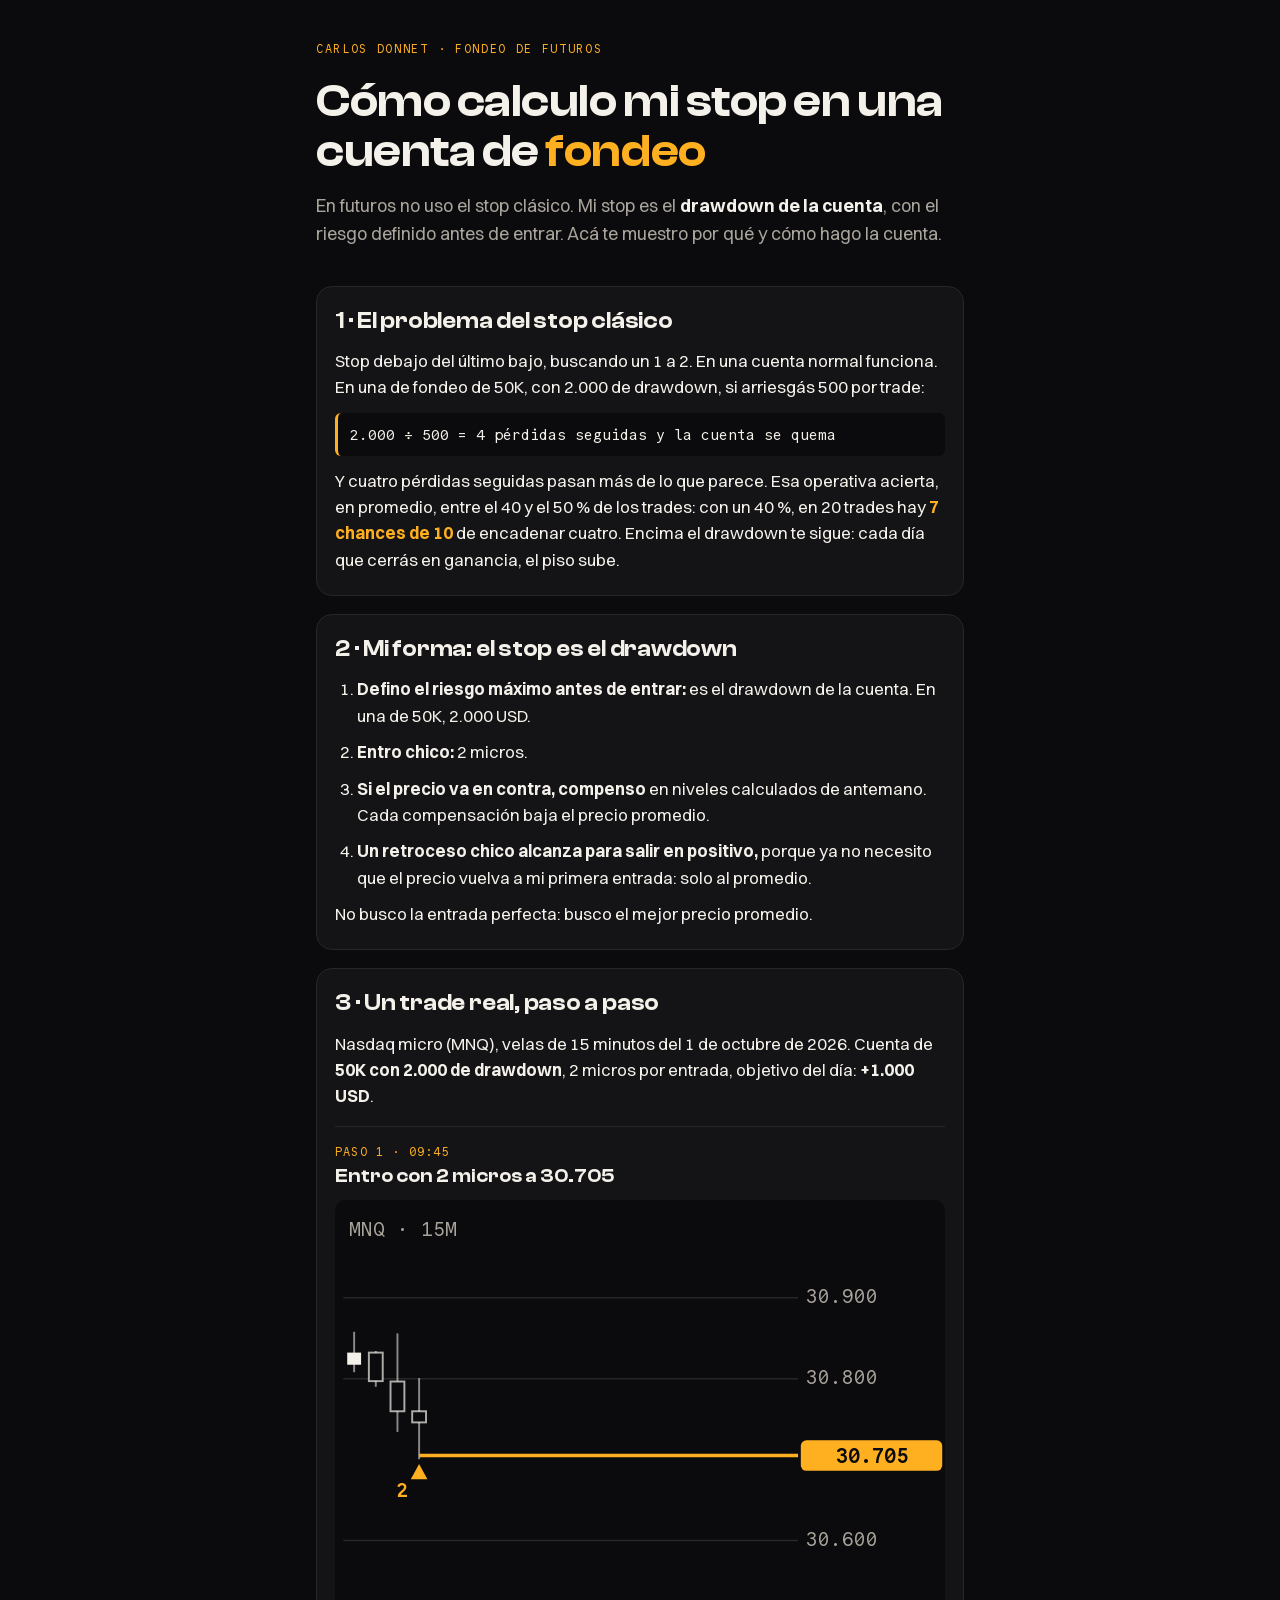
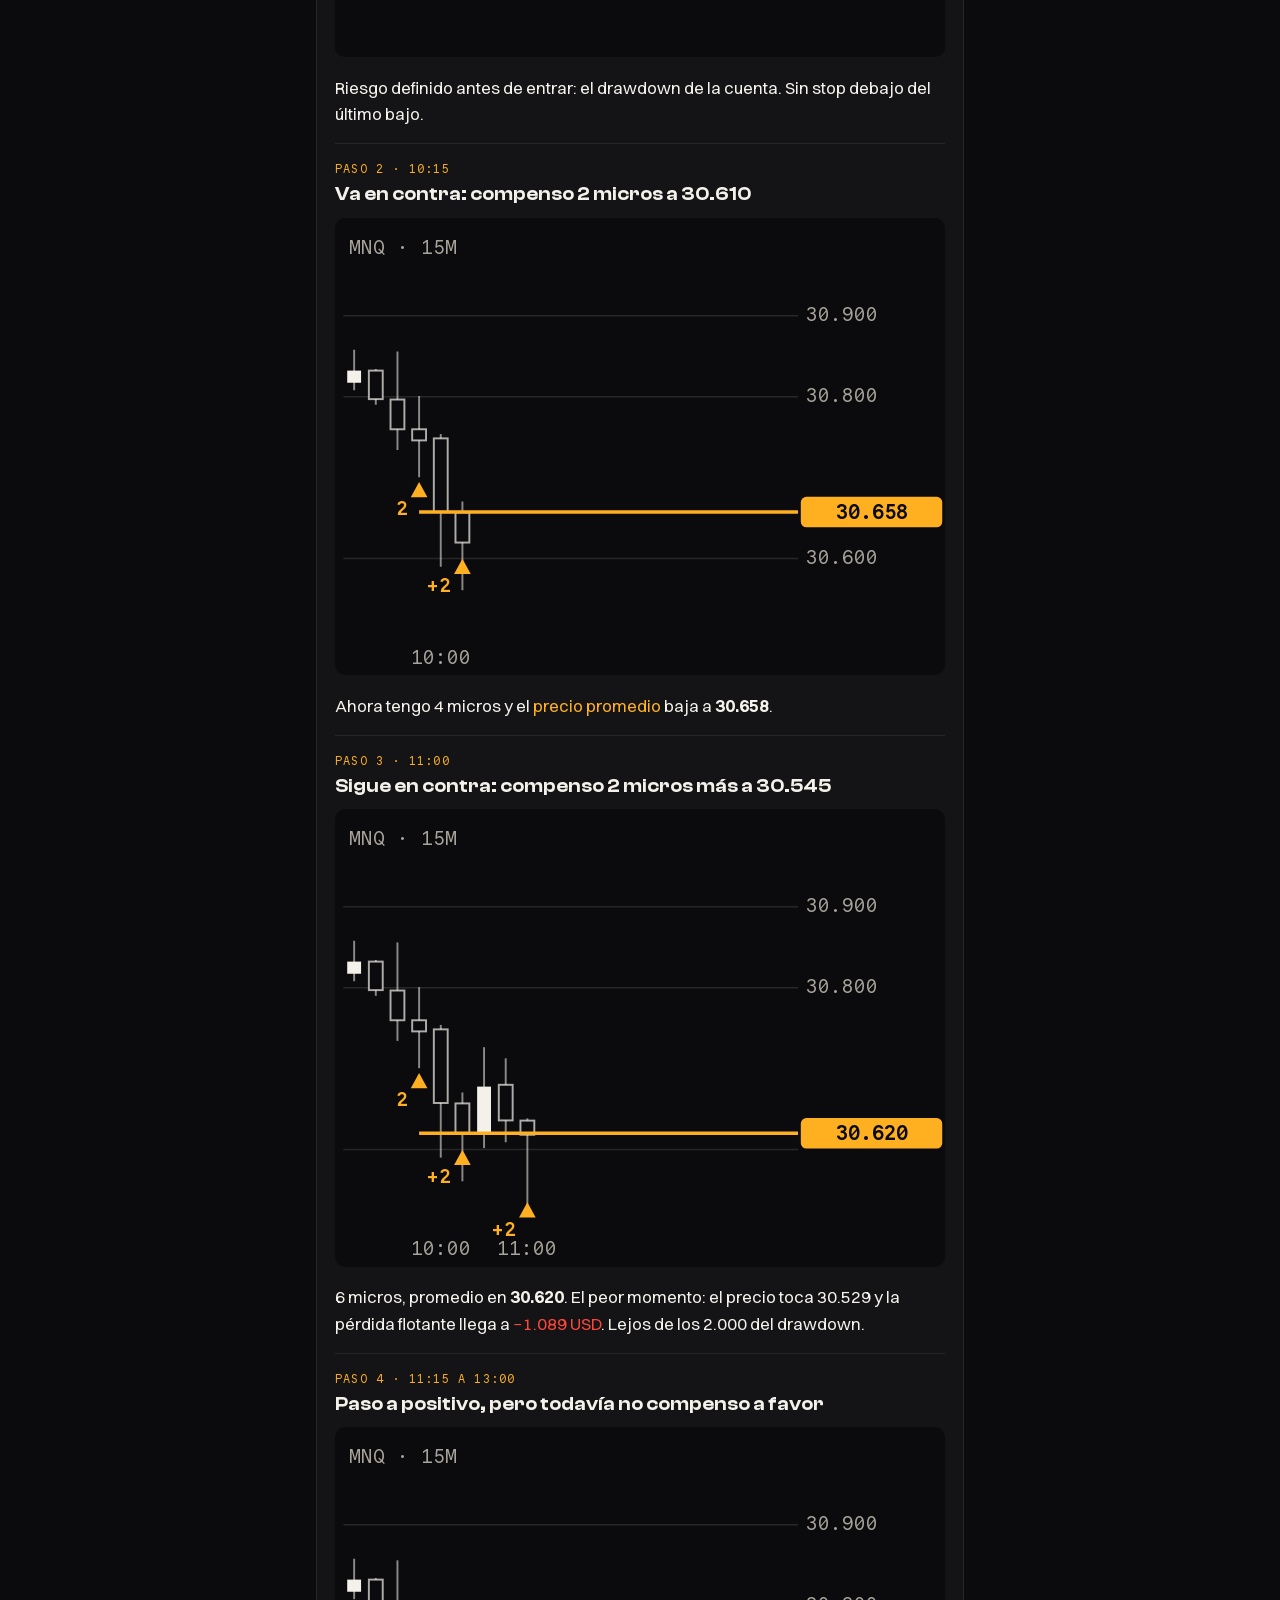
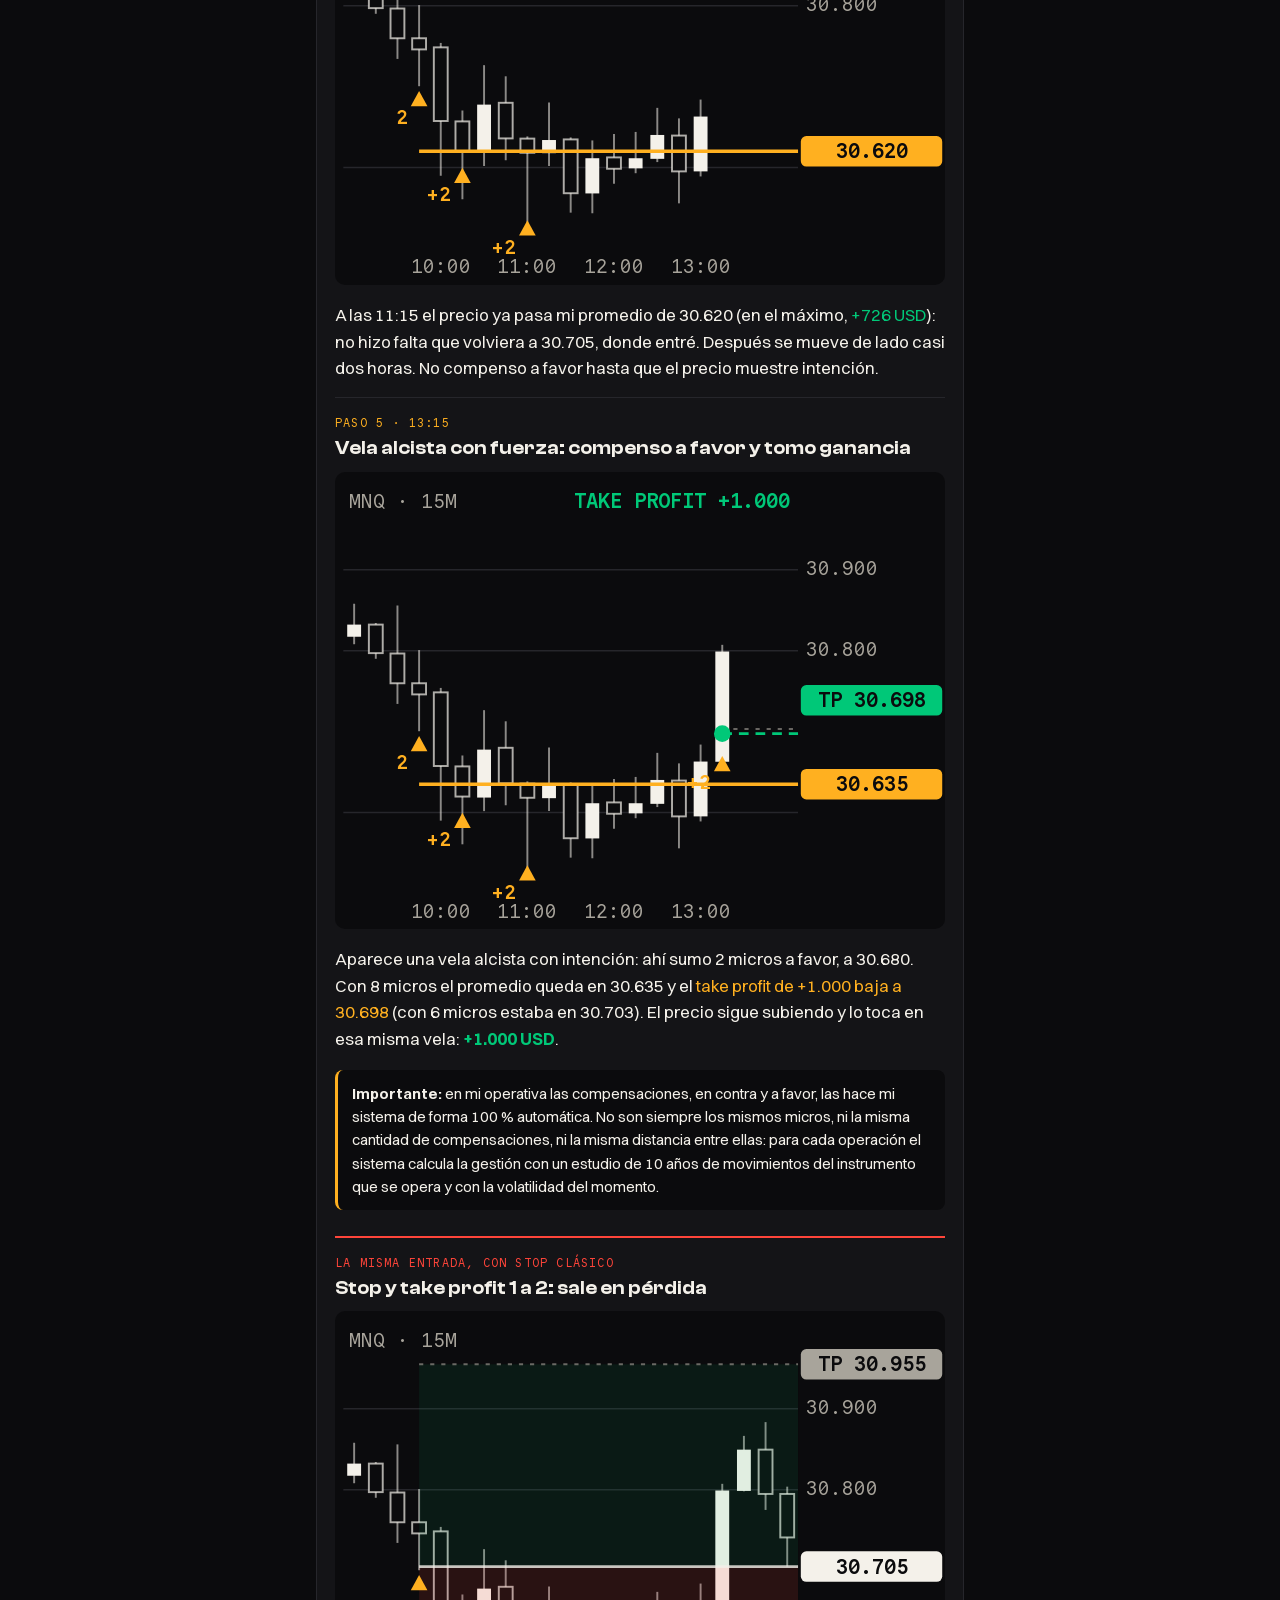
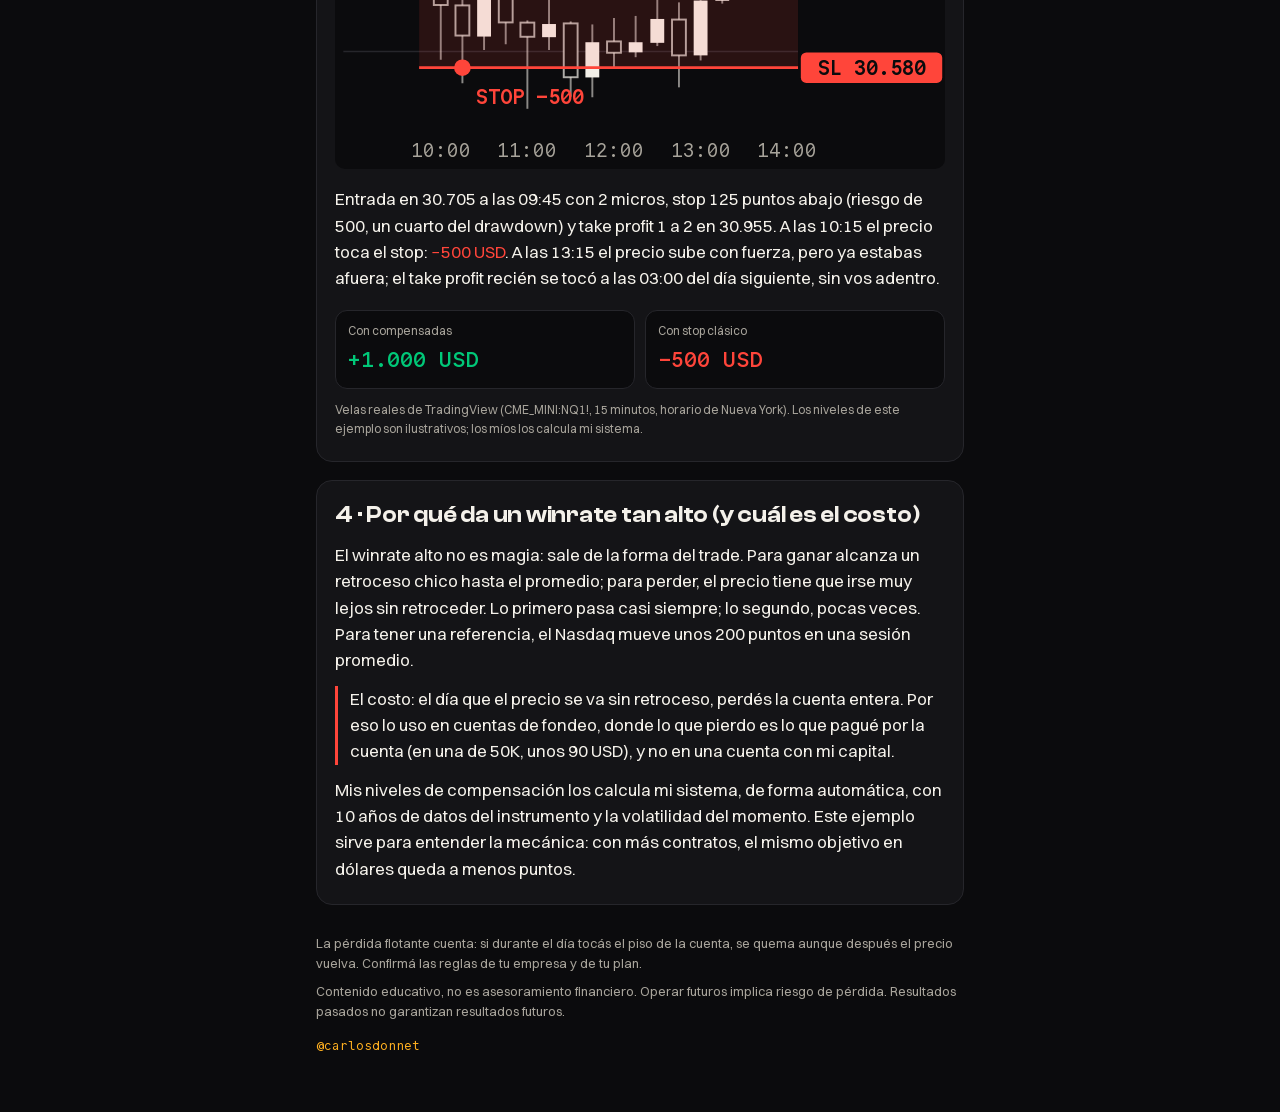
==== commit 9697ce3f: "Cómo calculo mi stop: ejemplo en velas reales de 15 minutos" ====
--- a/stop/index.html
+++ b/stop/index.html
@@ -36,40 +36,40 @@
 
   <section class="tarjeta">
     <h2>3 · Un trade real, paso a paso</h2>
-    <p>Nasdaq micro (MNQ), velas de 1 hora del 1 de octubre de 2026. Cuenta de <strong>50K con 2.000 de drawdown</strong>, 2 micros por entrada, objetivo del día: <strong>+1.000 USD</strong>.</p>
+    <p>Nasdaq micro (MNQ), velas de 15 minutos del 1 de octubre de 2026. Cuenta de <strong>50K con 2.000 de drawdown</strong>, 2 micros por entrada, objetivo del día: <strong>+1.000 USD</strong>.</p>
 
     <div class="paso-trade">
-      <p class="paso-num">Paso 1 · 09:00</p>
+      <p class="paso-num">Paso 1 · 09:45</p>
       <h3>Entro con 2 micros a 30.705</h3>
-      <svg class="velas" data-hasta="11" data-entradas="0" role="img" aria-label="Entro con 2 micros a 30.705"></svg>
+      <svg class="velas" data-hasta="3" data-entradas="0" role="img" aria-label="Entro con 2 micros a 30.705"></svg>
       <p>Riesgo definido antes de entrar: el drawdown de la cuenta. Sin stop debajo del último bajo.</p>
     </div>
 
     <div class="paso-trade">
-      <p class="paso-num">Paso 2 · 10:00</p>
+      <p class="paso-num">Paso 2 · 10:15</p>
       <h3>Va en contra: compenso 2 micros a 30.610</h3>
-      <svg class="velas" data-hasta="12" data-entradas="1" role="img" aria-label="Va en contra: compenso 2 micros a 30.610"></svg>
+      <svg class="velas" data-hasta="5" data-entradas="1" role="img" aria-label="Va en contra: compenso 2 micros a 30.610"></svg>
       <p>Ahora tengo 4 micros y el <span class="acento-t">precio promedio</span> baja a <strong>30.658</strong>.</p>
     </div>
 
     <div class="paso-trade">
       <p class="paso-num">Paso 3 · 11:00</p>
       <h3>Sigue en contra: compenso 2 micros más a 30.545</h3>
-      <svg class="velas" data-hasta="13" data-entradas="2" role="img" aria-label="Sigue en contra: compenso 2 micros más a 30.545"></svg>
+      <svg class="velas" data-hasta="8" data-entradas="2" role="img" aria-label="Sigue en contra: compenso 2 micros más a 30.545"></svg>
       <p>6 micros, promedio en <strong>30.620</strong>. El peor momento: el precio toca 30.529 y la pérdida flotante llega a <span class="rojo-t">−1.089 USD</span>. Lejos de los 2.000 del drawdown.</p>
     </div>
 
     <div class="paso-trade">
-      <p class="paso-num">Paso 4 · 12:00</p>
-      <h3>Se da vuelta y paso a positivo</h3>
-      <svg class="velas" data-hasta="14" data-entradas="2" role="img" aria-label="Se da vuelta y paso a positivo"></svg>
-      <p>No hace falta que vuelva a 30.705, donde entré: alcanza con que pase mi promedio de 30.620 (en el máximo de esa vela, <span class="verde">+645 USD</span>). Todavía no compenso a favor: espero que el precio muestre intención.</p>
+      <p class="paso-num">Paso 4 · 11:15 a 13:00</p>
+      <h3>Paso a positivo, pero todavía no compenso a favor</h3>
+      <svg class="velas" data-hasta="16" data-entradas="2" role="img" aria-label="Paso a positivo, pero todavía no compenso a favor"></svg>
+      <p>A las 11:15 el precio ya pasa mi promedio de 30.620 (en el máximo, <span class="verde">+726 USD</span>): no hizo falta que volviera a 30.705, donde entré. Después se mueve de lado casi dos horas. No compenso a favor hasta que el precio muestre intención.</p>
     </div>
 
     <div class="paso-trade">
-      <p class="paso-num">Paso 5 · 13:00</p>
+      <p class="paso-num">Paso 5 · 13:15</p>
       <h3>Vela alcista con fuerza: compenso a favor y tomo ganancia</h3>
-      <svg class="velas" data-hasta="15" data-entradas="3" data-tp="1" data-hit="1" role="img" aria-label="Vela alcista con fuerza: compensación a favor y take profit"></svg>
+      <svg class="velas" data-hasta="17" data-entradas="3" data-tp="1" data-hit="1" role="img" aria-label="Vela alcista con fuerza: compenso a favor y tomo ganancia"></svg>
       <p>Aparece una vela alcista con intención: ahí sumo 2 micros a favor, a 30.680. Con 8 micros el promedio queda en 30.635 y el <span class="acento-t">take profit de +1.000 baja a 30.698</span> (con 6 micros estaba en 30.703). El precio sigue subiendo y lo toca en esa misma vela: <strong class="verde">+1.000 USD</strong>.</p>
     </div>
 
@@ -80,15 +80,15 @@
     <div class="paso-trade clasico">
       <p class="paso-num">La misma entrada, con stop clásico</p>
       <h3>Stop y take profit 1 a 2: sale en pérdida</h3>
-      <svg class="velas" data-hasta="17" data-clasico="1" role="img" aria-label="La misma entrada con stop clásico: el stop se toca y sale en pérdida"></svg>
-      <p>Entrada en 30.705 con 2 micros, stop 125 puntos abajo (riesgo de 500, un cuarto del drawdown) y take profit 1 a 2 en 30.955. A las 10:00 el precio toca el stop: <span class="rojo-t">−500 USD</span>. A las 13:00 el precio vuelve a subir, pero ya estabas afuera; el take profit recién se tocó a las 03:00 del día siguiente, sin vos adentro.</p>
+      <svg class="velas" data-hasta="20" data-clasico="1" role="img" aria-label="La misma entrada con stop clásico: el stop se toca y sale en pérdida"></svg>
+      <p>Entrada en 30.705 a las 09:45 con 2 micros, stop 125 puntos abajo (riesgo de 500, un cuarto del drawdown) y take profit 1 a 2 en 30.955. A las 10:15 el precio toca el stop: <span class="rojo-t">−500 USD</span>. A las 13:15 el precio sube con fuerza, pero ya estabas afuera; el take profit recién se tocó a las 03:00 del día siguiente, sin vos adentro.</p>
     </div>
 
     <div class="resultado-comp">
       <div><span class="etiqueta">Con compensadas</span><span class="cifra verde">+1.000 USD</span></div>
       <div><span class="etiqueta">Con stop clásico</span><span class="cifra rojo-t">−500 USD</span></div>
     </div>
-    <p class="fuente">Velas reales de TradingView (CME_MINI:NQ1!, 1 hora, horario de Nueva York). Los niveles de este ejemplo son ilustrativos; los míos los calcula mi sistema.</p>
+    <p class="fuente">Velas reales de TradingView (CME_MINI:NQ1!, 15 minutos, horario de Nueva York). Los niveles de este ejemplo son ilustrativos; los míos los calcula mi sistema.</p>
   </section>
 
   <section class="tarjeta">
@@ -106,16 +106,15 @@
 </main>
 <script>
 (function () {
-  // Velas reales MNQ 1H: [apertura, máximo, mínimo, cierre, tiempo unix UTC]
-  var V = [[30821.75,30869.5,30815,30866,1790820000],[30865.25,30933,30860,30929.25,1790823600],[30929.75,30987.5,30921,30984.5,1790827200],[30984.5,31095.25,30983.5,31094.75,1790830800],[31095,31151.5,31025,31025,1790834400],[31024.25,31043.25,30796.5,30850.25,1790838000],[30852.5,30906.75,30757.75,30843.5,1790841600],[30844,30904,30837,30853.5,1790845200],[30853.25,30949.75,30784.25,30938.75,1790848800],[30938.25,30941.5,30814.75,30881,1790852400],[30881,30889.75,30813.25,30816.5,1790856000],[30817.25,30858,30700.5,30746,1790859600],[30748.5,30754,30560.75,30636,1790863200],[30635.75,30680.5,30529.25,30611.5,1790866800],[30612.5,30673.75,30555.75,30595.25,1790870400],[30595.25,30883.5,30589,30794.75,1790874000],[30794.75,30841.75,30705,30839.75,1790877600],[30840.5,30856.5,30747.75,30772.75,1790881200],[30772.75,30815.75,30762,30771.25,1790884800],[30771.25,30835.75,30760.25,30830.5,1790892000],[30829.75,30854.75,30797.75,30840.25,1790895600],[30839,30920,30810,30844.75,1790899200],[30845,30866,30791.5,30864.5,1790902800],[30864.75,30893.5,30842.75,30889.75,1790906400],[30892,30900,30862.75,30882,1790910000],[30882.75,30920,30882.75,30919.25,1790913600],[30919.25,30935.75,30864.25,30874.5,1790917200],[30874,30902.75,30839.5,30877.5,1790920800],[30876.5,30990,30866.75,30973.25,1790924400],[30974,31029.5,30953,31015.75,1790928000],[31017,31035.5,30984,31005.75,1790931600]];
-  var DESDE = 6;
-  var ENTRADAS = [{ i: 11, p: 30705 }, { i: 12, p: 30610 }, { i: 13, p: 30545 }, { i: 15, p: 30680 }];
-  var PROM = [30705, 30657.5, 30620, 30635];
-  var TP = 30697.5, TP_VIEJO = 30703.33, HIT = 15;
-  var C = { entrada: 30705, stop: 30580, tp: 30955, hitStop: 12 };
+  // Velas reales MNQ 15 min: [apertura, máximo, mínimo, cierre, tiempo unix UTC]
+  var V = [[30817.25,30858,30808,30832.25,1790859600],[30832.25,30834.25,30790,30797,1790860500],[30796.5,30856,30734.25,30759.75,1790861400],[30759.75,30800.75,30700.5,30746,1790862300],[30748.5,30754,30590,30657.5,1790863200],[30657,30670.5,30560.75,30619.75,1790864100],[30618.5,30726.5,30601.75,30677.75,1790865000],[30680,30712.75,30609,30636,1790865900],[30635.75,30638.5,30529.25,30618.25,1790866800],[30617.75,30680.5,30601.75,30634,1790867700],[30634.75,30637.25,30544.25,30568.25,1790868600],[30568,30633.5,30543.5,30611.5,1790869500],[30612.5,30641.5,30580,30598.5,1790870400],[30599,30644,30593,30611.5,1790871300],[30610.75,30673.75,30606.75,30640.25,1790872200],[30639.5,30660.75,30555.75,30595.25,1790873100],[30595.25,30684,30589,30663,1790874000],[30662.75,30807.25,30659.25,30799,1790874900],[30798.5,30866.5,30798,30849.5,1790875800],[30849.5,30883.5,30775,30794.75,1790876700],[30794.75,30803.75,30705,30741,1790877600]];
+  var ENTRADAS = [{"i":3,"p":30705},{"i":5,"p":30610},{"i":8,"p":30545},{"i":17,"p":30680}];
+  var PROM = [30705,30657.5,30620,30635];
+  var TP = 30697.5, TP_VIEJO = 30703.333333333332, HIT = 17;
+  var C = {"entrada":30705,"stop":30580,"tp":30955,"hitStop":5};
   var NS = "http://www.w3.org/2000/svg";
   var fmt = function (n) { return Math.round(n).toLocaleString("es-AR"); };
-  var hora = function (t) { var d = new Date((t - 4 * 3600) * 1000); return String(d.getUTCHours()).padStart(2, "0") + ":00"; };
+  var hora = function (t) { var d = new Date((t - 4 * 3600) * 1000); return String(d.getUTCHours()).padStart(2, "0") + ":" + String(d.getUTCMinutes()).padStart(2, "0"); };
   function el(tag, at, padre, texto) {
     var e = document.createElementNS(NS, tag);
     for (var k in at) e.setAttribute(k, at[k]);
@@ -131,33 +130,32 @@
     var d = svg.dataset, hasta = +d.hasta, clasico = d.clasico === "1";
     var W = 440, H = 330, izq = 6, der = 106, arr = 18, aba = 26, lo = 30500, hi = 30990;
     svg.setAttribute("viewBox", "0 0 " + W + " " + H);
-    var n = 18 - DESDE, ancho = (W - izq - der) / n;
-    var x = function (i) { return izq + ancho * (i - DESDE + 0.5); };
+    var ancho = (W - izq - der) / V.length;
+    var x = function (i) { return izq + ancho * (i + 0.5); };
     var y = function (p) { return arr + (hi - p) / (hi - lo) * (H - arr - aba); };
-    var ocupados = [];
-    if (clasico) ocupados = [C.entrada, C.stop, C.tp];
-    else { ocupados.push(PROM[+d.entradas]); if (d.tp === "1") ocupados.push(TP); }
+    var ocupados = clasico ? [C.entrada, C.stop, C.tp] : [PROM[+d.entradas]].concat(d.tp === "1" ? [TP] : []);
     [30600, 30800, 30900].forEach(function (p) {
       el("line", { x1: izq, x2: W - der, y1: y(p), y2: y(p), "class": "grilla" }, svg);
       if (!ocupados.some(function (q) { return Math.abs(y(p) - y(q)) < 22; })) el("text", { x: W - der + 6, y: y(p) + 4, "class": "eje" }, svg, fmt(p));
     });
-    for (var i = DESDE; i <= hasta; i++) {
+    for (var i = 0; i <= hasta; i++) {
       var c = V[i], sube = c[3] >= c[0];
       el("line", { x1: x(i), x2: x(i), y1: y(c[1]), y2: y(c[2]), "class": "mecha" }, svg);
-      el("rect", { x: x(i) - ancho * 0.3, width: ancho * 0.6, y: y(Math.max(c[0], c[3])), height: Math.max(1.5, Math.abs(y(c[0]) - y(c[3]))), "class": sube ? "vela-sube" : "vela-baja" }, svg);
-      if (i % 3 === 0 && i > DESDE) el("text", { x: x(i), y: H - 8, "class": "eje", "text-anchor": "middle" }, svg, hora(c[4]));
+      el("rect", { x: x(i) - ancho * 0.32, width: ancho * 0.64, y: y(Math.max(c[0], c[3])), height: Math.max(1.5, Math.abs(y(c[0]) - y(c[3]))), "class": sube ? "vela-sube" : "vela-baja" }, svg);
+      if (i % 4 === 0 && i > 0) el("text", { x: x(i), y: H - 8, "class": "eje", "text-anchor": "middle" }, svg, hora(c[4]));
     }
-    el("text", { x: izq + 4, y: arr + 8, "class": "eje" }, svg, "MNQ · 1H");
+    el("text", { x: izq + 4, y: arr + 8, "class": "eje" }, svg, "MNQ · 15M");
     if (clasico) {
-      el("line", { x1: x(11), x2: W - der, y1: y(C.entrada), y2: y(C.entrada), "class": "linea-ent" }, svg);
-      el("line", { x1: x(11), x2: W - der, y1: y(C.stop), y2: y(C.stop), "class": "linea-stop" }, svg);
-      el("line", { x1: x(11), x2: W - der, y1: y(C.tp), y2: y(C.tp), "class": "linea-tp-vieja" }, svg);
-      el("rect", { x: x(11), y: y(C.entrada), width: W - der - x(11), height: y(C.stop) - y(C.entrada), "class": "zona-perdida" }, svg);
-      el("rect", { x: x(11), y: y(C.tp), width: W - der - x(11), height: y(C.entrada) - y(C.tp), "class": "zona-ganancia" }, svg);
+      var e0 = ENTRADAS[0].i;
+      el("rect", { x: x(e0), y: y(C.entrada), width: W - der - x(e0), height: y(C.stop) - y(C.entrada), "class": "zona-perdida" }, svg);
+      el("rect", { x: x(e0), y: y(C.tp), width: W - der - x(e0), height: y(C.entrada) - y(C.tp), "class": "zona-ganancia" }, svg);
+      el("line", { x1: x(e0), x2: W - der, y1: y(C.entrada), y2: y(C.entrada), "class": "linea-ent" }, svg);
+      el("line", { x1: x(e0), x2: W - der, y1: y(C.stop), y2: y(C.stop), "class": "linea-stop" }, svg);
+      el("line", { x1: x(e0), x2: W - der, y1: y(C.tp), y2: y(C.tp), "class": "linea-tp-vieja" }, svg);
       rotulo(svg, W, der, y(C.entrada), fmt(C.entrada), "rotulo-ent-box");
       rotulo(svg, W, der, y(C.stop), "SL " + fmt(C.stop), "rotulo-stop");
       rotulo(svg, W, der, y(C.tp), "TP " + fmt(C.tp), "rotulo-tp-gris");
-      el("path", { d: "M" + x(11) + " " + (y(C.entrada) + 6) + " l-6 11 h12 z", "class": "flecha" }, svg);
+      el("path", { d: "M" + x(e0) + " " + (y(C.entrada) + 6) + " l-6 11 h12 z", "class": "flecha" }, svg);
       el("circle", { cx: x(C.hitStop), cy: y(C.stop), r: 6, "class": "punto-stop" }, svg);
       el("text", { x: x(C.hitStop) + 10, y: y(C.stop) + 26, "class": "sello-stop" }, svg, "STOP −500");
       return;
@@ -166,13 +164,13 @@
     el("line", { x1: x(ENTRADAS[0].i), x2: W - der, y1: y(prom), y2: y(prom), "class": "linea-prom" }, svg);
     rotulo(svg, W, der, y(prom), fmt(prom), "rotulo-prom");
     for (var k = 0; k <= nEnt; k++) {
-      var e = ENTRADAS[k], arriba = k === 3;
+      var e = ENTRADAS[k];
       el("path", { d: "M" + x(e.i) + " " + (y(e.p) + 6) + " l-6 11 h12 z", "class": "flecha" }, svg);
-      el("text", { x: x(e.i) - 9, y: y(e.p) + 30, "class": "rotulo-ent", "text-anchor": "end" }, svg, k === 0 ? "2" : "+2");
+      el("text", { x: x(e.i) - 8, y: y(e.p) + 30, "class": "rotulo-ent", "text-anchor": "end" }, svg, k === 0 ? "2" : "+2");
     }
     if (d.tp === "1") {
-      el("line", { x1: x(15), x2: W - der, y1: y(TP_VIEJO), y2: y(TP_VIEJO), "class": "linea-tp-vieja" }, svg);
-      el("line", { x1: x(15), x2: W - der, y1: y(TP), y2: y(TP), "class": "linea-tp" }, svg);
+      el("line", { x1: x(HIT), x2: W - der, y1: y(TP_VIEJO), y2: y(TP_VIEJO), "class": "linea-tp-vieja" }, svg);
+      el("line", { x1: x(HIT), x2: W - der, y1: y(TP), y2: y(TP), "class": "linea-tp" }, svg);
       rotulo(svg, W, der, y(TP) - 24, "TP " + fmt(TP), "rotulo-tp");
     }
     if (d.hit === "1") {
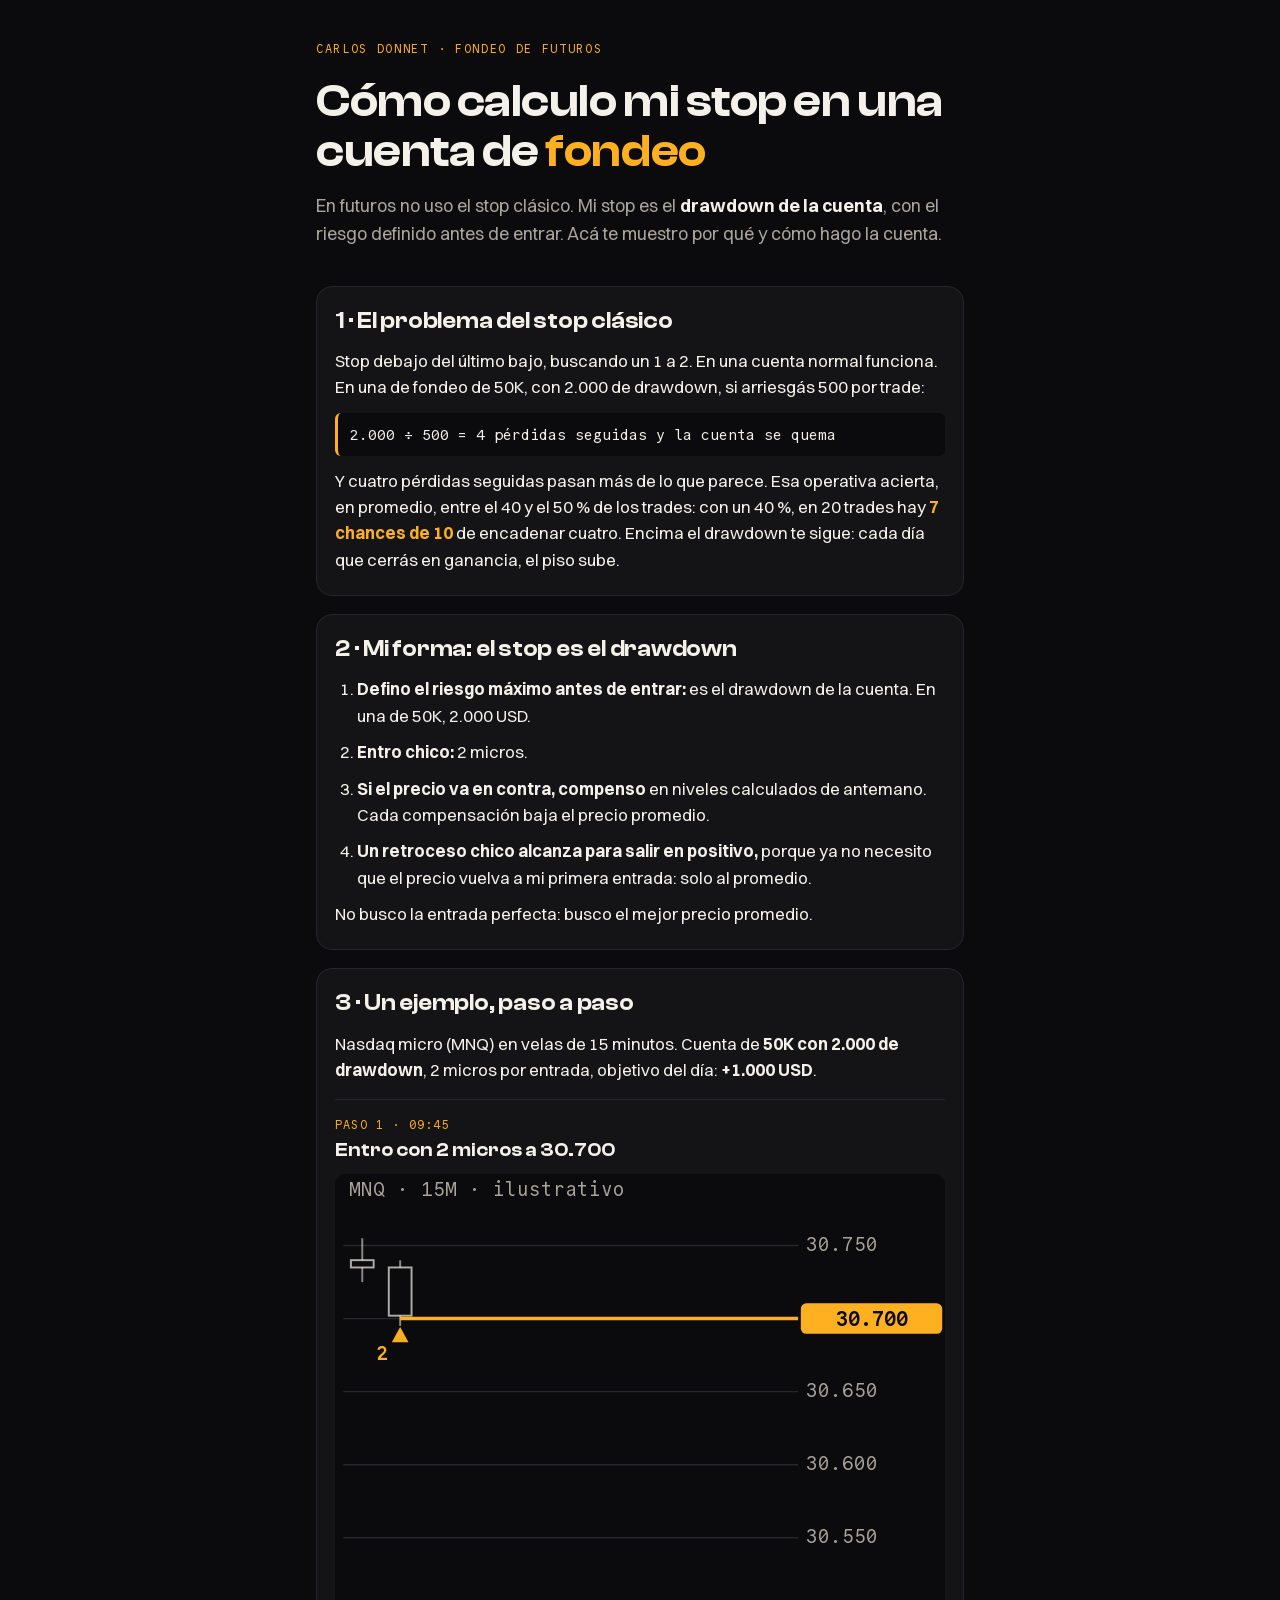
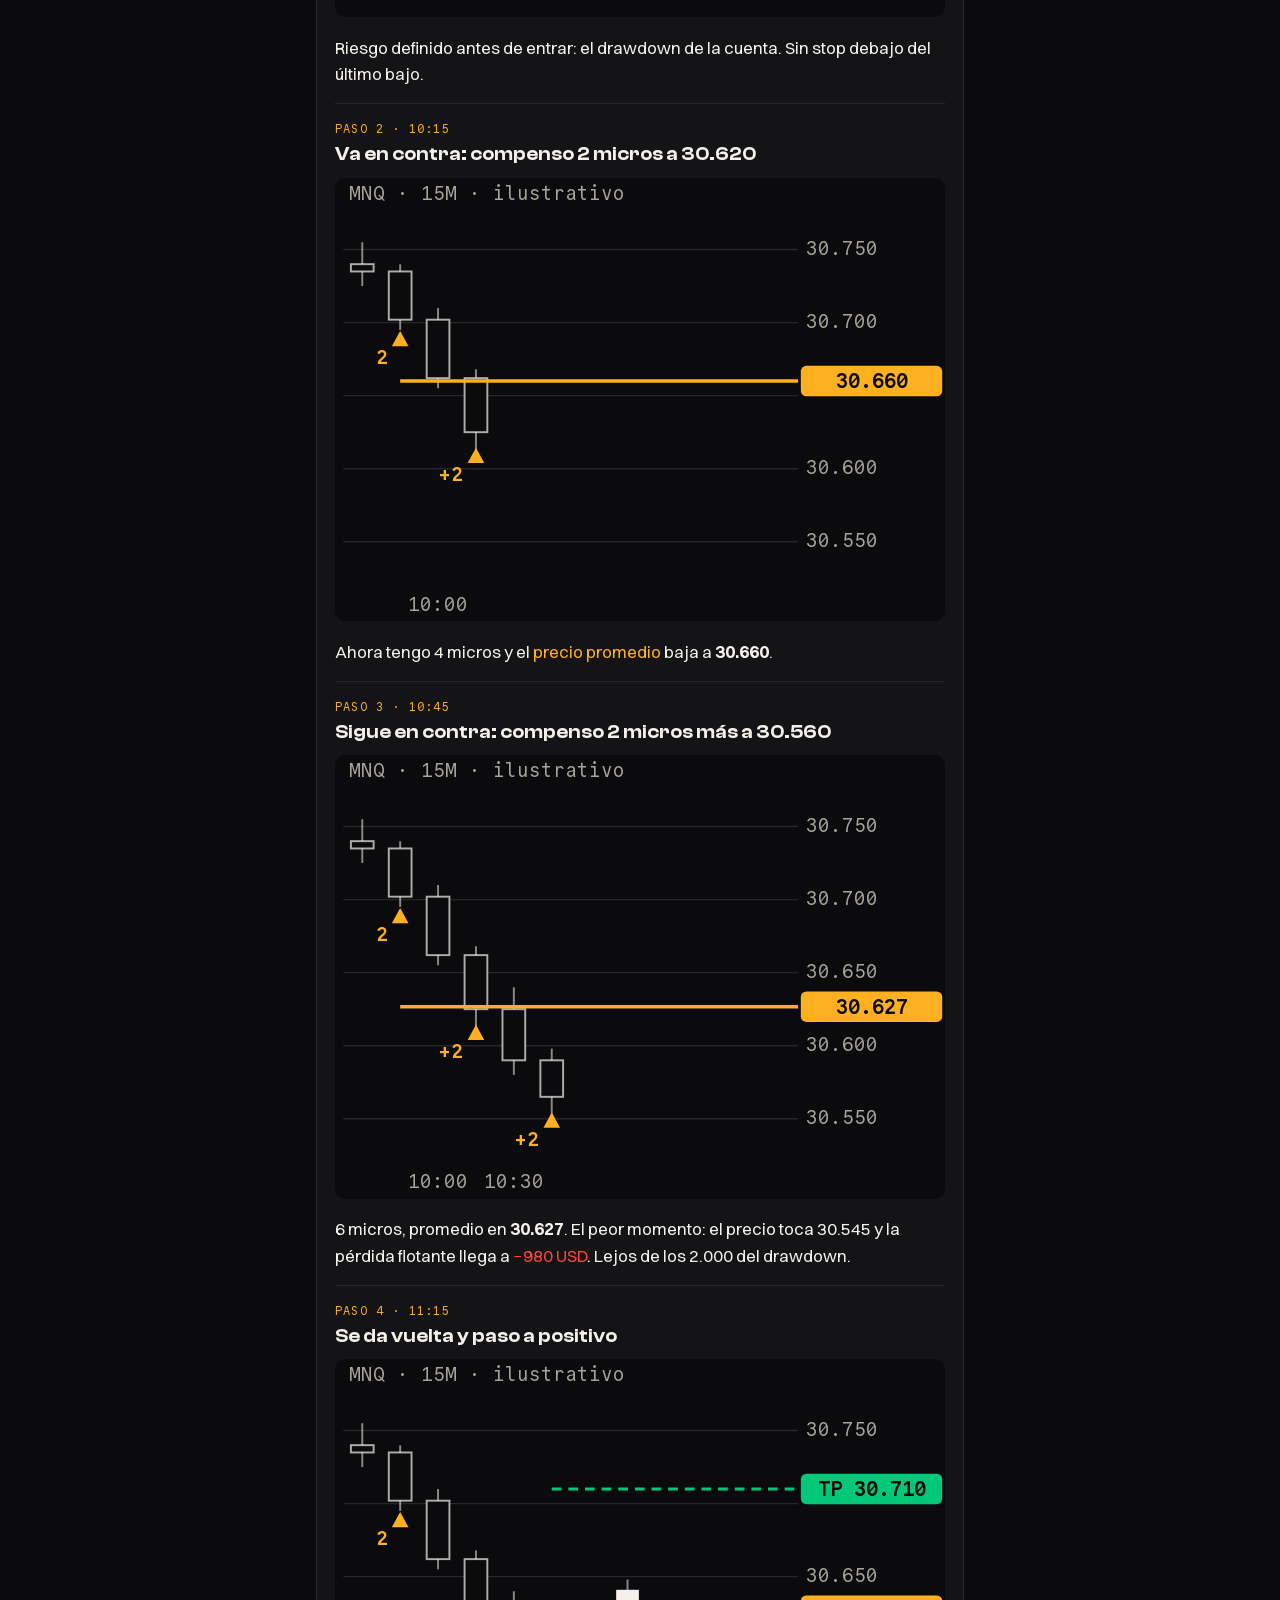
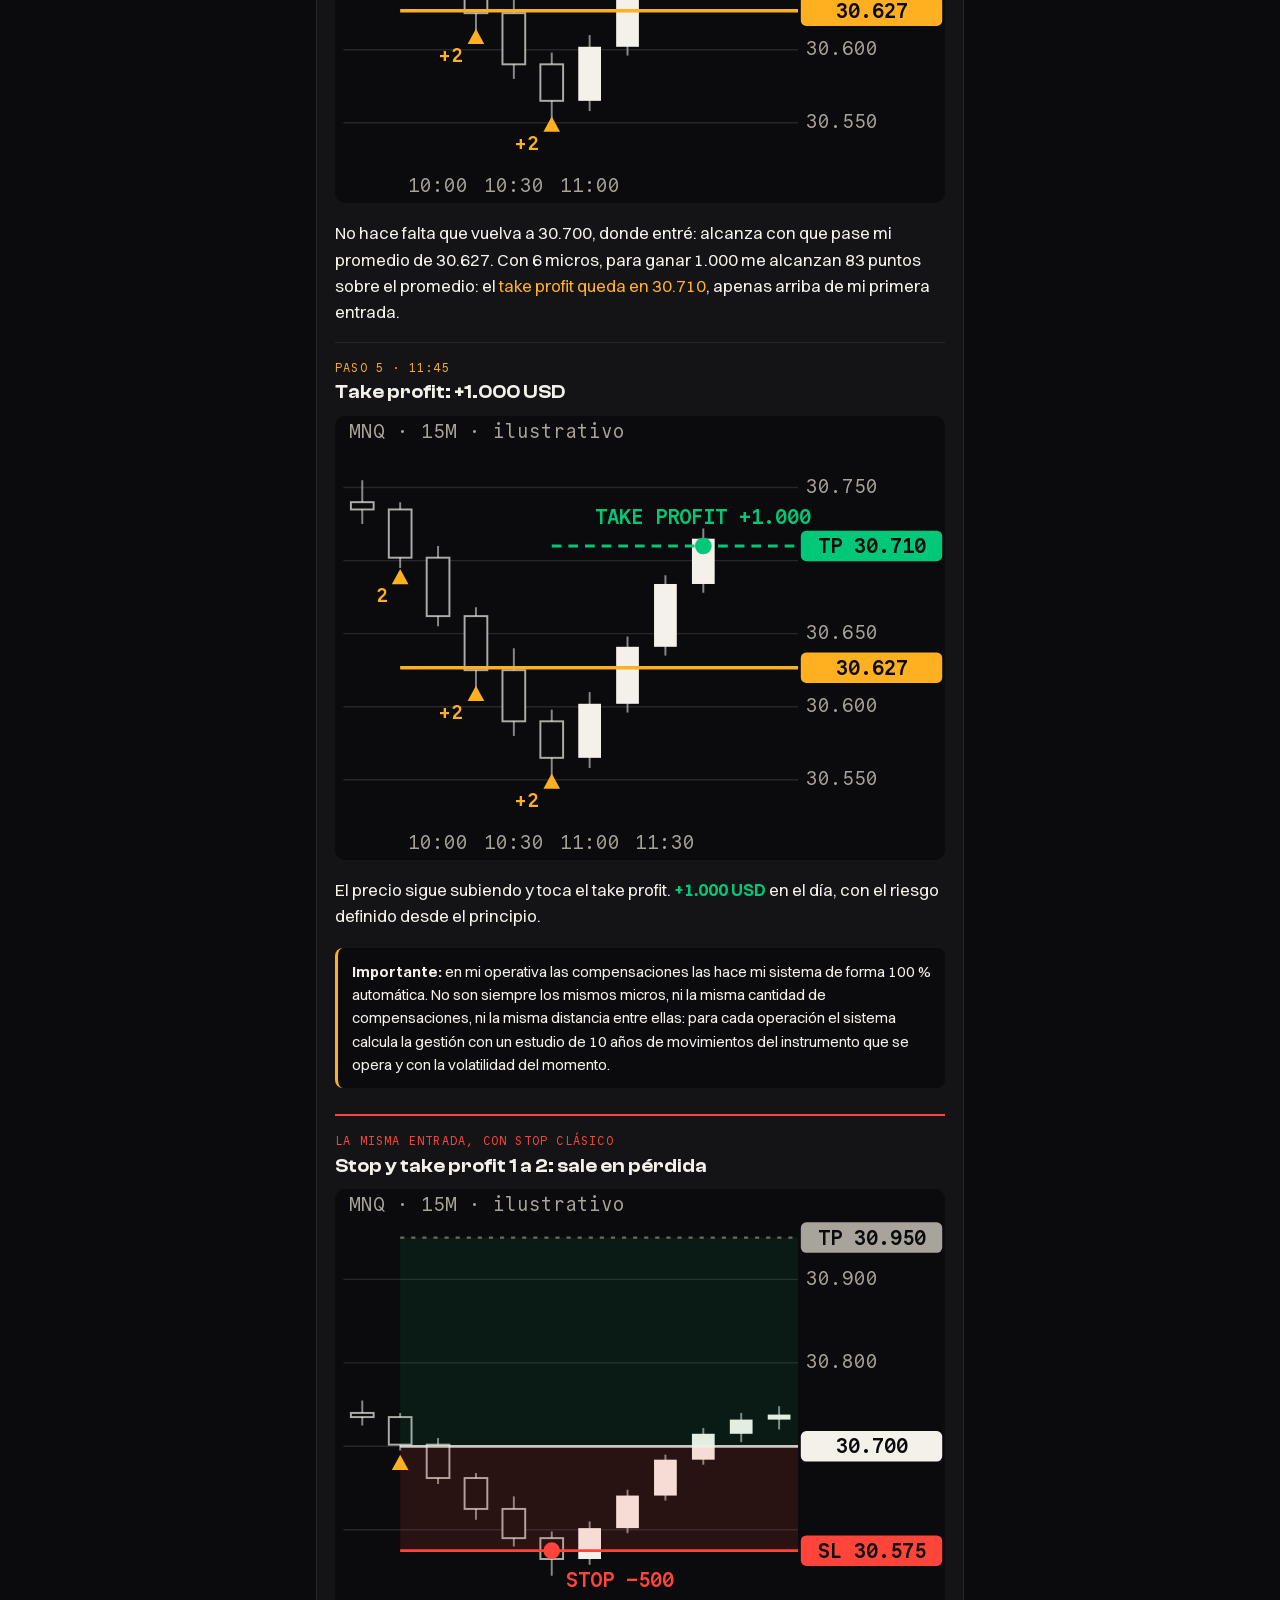
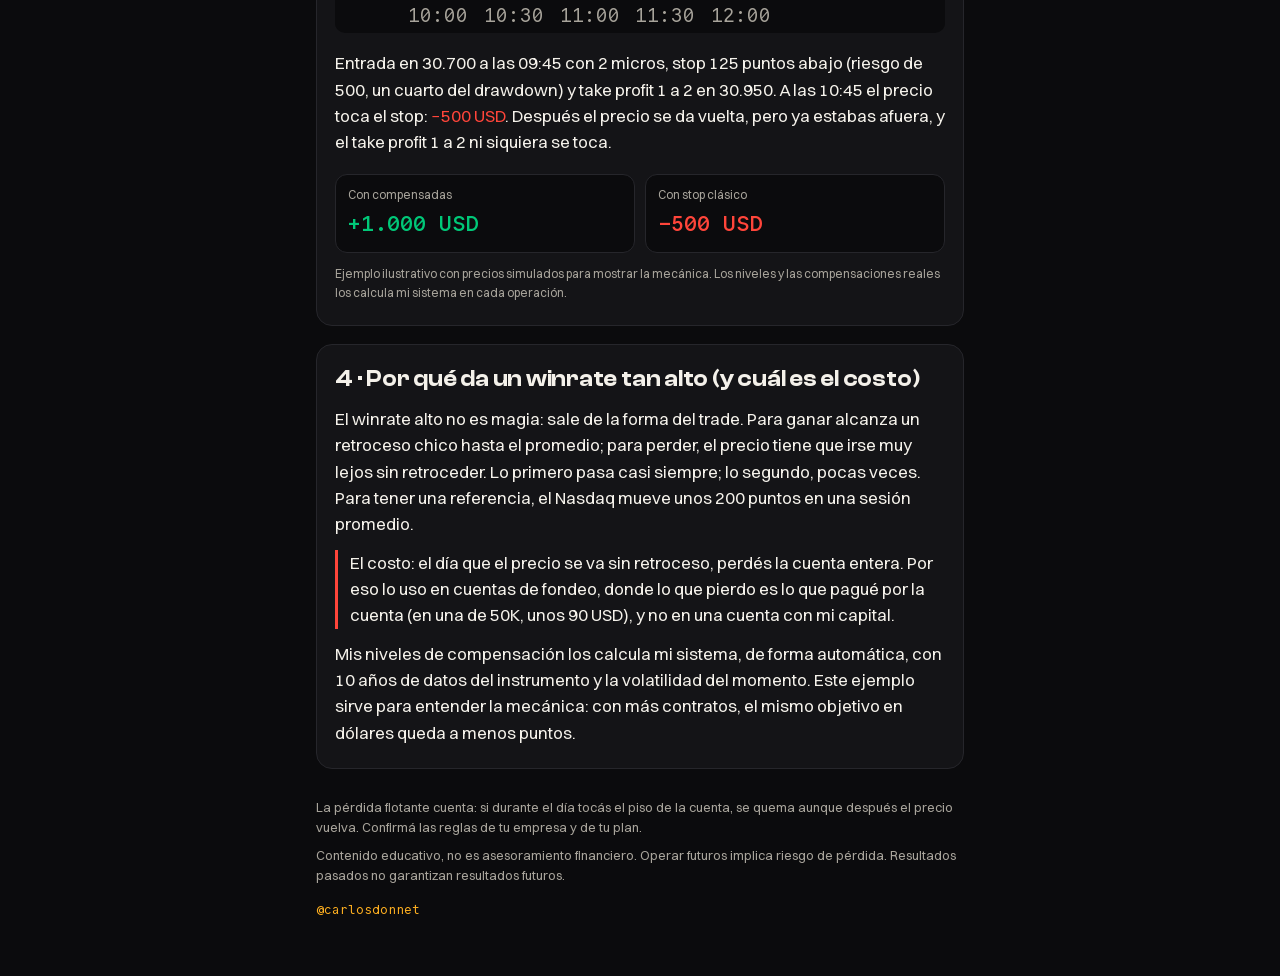
==== commit 73c41c14: "Cómo calculo mi stop: ejemplo ilustrativo directo, sin compensación a favor" ====
--- a/stop/index.html
+++ b/stop/index.html
@@ -35,60 +35,60 @@
   </section>
 
   <section class="tarjeta">
-    <h2>3 · Un trade real, paso a paso</h2>
-    <p>Nasdaq micro (MNQ), velas de 15 minutos del 1 de octubre de 2026. Cuenta de <strong>50K con 2.000 de drawdown</strong>, 2 micros por entrada, objetivo del día: <strong>+1.000 USD</strong>.</p>
+    <h2>3 · Un ejemplo, paso a paso</h2>
+    <p>Nasdaq micro (MNQ) en velas de 15 minutos. Cuenta de <strong>50K con 2.000 de drawdown</strong>, 2 micros por entrada, objetivo del día: <strong>+1.000 USD</strong>.</p>
 
     <div class="paso-trade">
       <p class="paso-num">Paso 1 · 09:45</p>
-      <h3>Entro con 2 micros a 30.705</h3>
-      <svg class="velas" data-hasta="3" data-entradas="0" role="img" aria-label="Entro con 2 micros a 30.705"></svg>
+      <h3>Entro con 2 micros a 30.700</h3>
+      <svg class="velas" data-hasta="1" data-entradas="0" role="img" aria-label="Entro con 2 micros a 30.700"></svg>
       <p>Riesgo definido antes de entrar: el drawdown de la cuenta. Sin stop debajo del último bajo.</p>
     </div>
 
     <div class="paso-trade">
       <p class="paso-num">Paso 2 · 10:15</p>
-      <h3>Va en contra: compenso 2 micros a 30.610</h3>
-      <svg class="velas" data-hasta="5" data-entradas="1" role="img" aria-label="Va en contra: compenso 2 micros a 30.610"></svg>
-      <p>Ahora tengo 4 micros y el <span class="acento-t">precio promedio</span> baja a <strong>30.658</strong>.</p>
+      <h3>Va en contra: compenso 2 micros a 30.620</h3>
+      <svg class="velas" data-hasta="3" data-entradas="1" role="img" aria-label="Va en contra: compenso 2 micros a 30.620"></svg>
+      <p>Ahora tengo 4 micros y el <span class="acento-t">precio promedio</span> baja a <strong>30.660</strong>.</p>
     </div>
 
     <div class="paso-trade">
-      <p class="paso-num">Paso 3 · 11:00</p>
-      <h3>Sigue en contra: compenso 2 micros más a 30.545</h3>
-      <svg class="velas" data-hasta="8" data-entradas="2" role="img" aria-label="Sigue en contra: compenso 2 micros más a 30.545"></svg>
-      <p>6 micros, promedio en <strong>30.620</strong>. El peor momento: el precio toca 30.529 y la pérdida flotante llega a <span class="rojo-t">−1.089 USD</span>. Lejos de los 2.000 del drawdown.</p>
+      <p class="paso-num">Paso 3 · 10:45</p>
+      <h3>Sigue en contra: compenso 2 micros más a 30.560</h3>
+      <svg class="velas" data-hasta="5" data-entradas="2" role="img" aria-label="Sigue en contra: compenso 2 micros más a 30.560"></svg>
+      <p>6 micros, promedio en <strong>30.627</strong>. El peor momento: el precio toca 30.545 y la pérdida flotante llega a <span class="rojo-t">−980 USD</span>. Lejos de los 2.000 del drawdown.</p>
     </div>
 
     <div class="paso-trade">
-      <p class="paso-num">Paso 4 · 11:15 a 13:00</p>
-      <h3>Paso a positivo, pero todavía no compenso a favor</h3>
-      <svg class="velas" data-hasta="16" data-entradas="2" role="img" aria-label="Paso a positivo, pero todavía no compenso a favor"></svg>
-      <p>A las 11:15 el precio ya pasa mi promedio de 30.620 (en el máximo, <span class="verde">+726 USD</span>): no hizo falta que volviera a 30.705, donde entré. Después se mueve de lado casi dos horas. No compenso a favor hasta que el precio muestre intención.</p>
+      <p class="paso-num">Paso 4 · 11:15</p>
+      <h3>Se da vuelta y paso a positivo</h3>
+      <svg class="velas" data-hasta="7" data-entradas="2" data-tp="1" role="img" aria-label="Se da vuelta y paso a positivo"></svg>
+      <p>No hace falta que vuelva a 30.700, donde entré: alcanza con que pase mi promedio de 30.627. Con 6 micros, para ganar 1.000 me alcanzan 83 puntos sobre el promedio: el <span class="acento-t">take profit queda en 30.710</span>, apenas arriba de mi primera entrada.</p>
     </div>
 
     <div class="paso-trade">
-      <p class="paso-num">Paso 5 · 13:15</p>
-      <h3>Vela alcista con fuerza: compenso a favor y tomo ganancia</h3>
-      <svg class="velas" data-hasta="17" data-entradas="3" data-tp="1" data-hit="1" role="img" aria-label="Vela alcista con fuerza: compenso a favor y tomo ganancia"></svg>
-      <p>Aparece una vela alcista con intención: ahí sumo 2 micros a favor, a 30.680. Con 8 micros el promedio queda en 30.635 y el <span class="acento-t">take profit de +1.000 baja a 30.698</span> (con 6 micros estaba en 30.703). El precio sigue subiendo y lo toca en esa misma vela: <strong class="verde">+1.000 USD</strong>.</p>
+      <p class="paso-num">Paso 5 · 11:45</p>
+      <h3>Take profit: +1.000 USD</h3>
+      <svg class="velas" data-hasta="9" data-entradas="2" data-tp="1" data-hit="1" role="img" aria-label="Take profit: +1.000 USD"></svg>
+      <p>El precio sigue subiendo y toca el take profit. <strong class="verde">+1.000 USD</strong> en el día, con el riesgo definido desde el principio.</p>
     </div>
 
     <div class="aviso-sistema">
-      <p><strong>Importante:</strong> en mi operativa las compensaciones, en contra y a favor, las hace mi sistema de forma 100 % automática. No son siempre los mismos micros, ni la misma cantidad de compensaciones, ni la misma distancia entre ellas: para cada operación el sistema calcula la gestión con un estudio de 10 años de movimientos del instrumento que se opera y con la volatilidad del momento.</p>
+      <p><strong>Importante:</strong> en mi operativa las compensaciones las hace mi sistema de forma 100 % automática. No son siempre los mismos micros, ni la misma cantidad de compensaciones, ni la misma distancia entre ellas: para cada operación el sistema calcula la gestión con un estudio de 10 años de movimientos del instrumento que se opera y con la volatilidad del momento.</p>
     </div>
 
     <div class="paso-trade clasico">
       <p class="paso-num">La misma entrada, con stop clásico</p>
       <h3>Stop y take profit 1 a 2: sale en pérdida</h3>
-      <svg class="velas" data-hasta="20" data-clasico="1" role="img" aria-label="La misma entrada con stop clásico: el stop se toca y sale en pérdida"></svg>
-      <p>Entrada en 30.705 a las 09:45 con 2 micros, stop 125 puntos abajo (riesgo de 500, un cuarto del drawdown) y take profit 1 a 2 en 30.955. A las 10:15 el precio toca el stop: <span class="rojo-t">−500 USD</span>. A las 13:15 el precio sube con fuerza, pero ya estabas afuera; el take profit recién se tocó a las 03:00 del día siguiente, sin vos adentro.</p>
+      <svg class="velas" data-hasta="11" data-clasico="1" role="img" aria-label="La misma entrada con stop clásico: el stop se toca y sale en pérdida"></svg>
+      <p>Entrada en 30.700 a las 09:45 con 2 micros, stop 125 puntos abajo (riesgo de 500, un cuarto del drawdown) y take profit 1 a 2 en 30.950. A las 10:45 el precio toca el stop: <span class="rojo-t">−500 USD</span>. Después el precio se da vuelta, pero ya estabas afuera, y el take profit 1 a 2 ni siquiera se toca.</p>
     </div>
 
     <div class="resultado-comp">
       <div><span class="etiqueta">Con compensadas</span><span class="cifra verde">+1.000 USD</span></div>
       <div><span class="etiqueta">Con stop clásico</span><span class="cifra rojo-t">−500 USD</span></div>
     </div>
-    <p class="fuente">Velas reales de TradingView (CME_MINI:NQ1!, 15 minutos, horario de Nueva York). Los niveles de este ejemplo son ilustrativos; los míos los calcula mi sistema.</p>
+    <p class="fuente">Ejemplo ilustrativo con precios simulados para mostrar la mecánica. Los niveles y las compensaciones reales los calcula mi sistema en cada operación.</p>
   </section>
 
   <section class="tarjeta">
@@ -106,15 +106,14 @@
 </main>
 <script>
 (function () {
-  // Velas reales MNQ 15 min: [apertura, máximo, mínimo, cierre, tiempo unix UTC]
-  var V = [[30817.25,30858,30808,30832.25,1790859600],[30832.25,30834.25,30790,30797,1790860500],[30796.5,30856,30734.25,30759.75,1790861400],[30759.75,30800.75,30700.5,30746,1790862300],[30748.5,30754,30590,30657.5,1790863200],[30657,30670.5,30560.75,30619.75,1790864100],[30618.5,30726.5,30601.75,30677.75,1790865000],[30680,30712.75,30609,30636,1790865900],[30635.75,30638.5,30529.25,30618.25,1790866800],[30617.75,30680.5,30601.75,30634,1790867700],[30634.75,30637.25,30544.25,30568.25,1790868600],[30568,30633.5,30543.5,30611.5,1790869500],[30612.5,30641.5,30580,30598.5,1790870400],[30599,30644,30593,30611.5,1790871300],[30610.75,30673.75,30606.75,30640.25,1790872200],[30639.5,30660.75,30555.75,30595.25,1790873100],[30595.25,30684,30589,30663,1790874000],[30662.75,30807.25,30659.25,30799,1790874900],[30798.5,30866.5,30798,30849.5,1790875800],[30849.5,30883.5,30775,30794.75,1790876700],[30794.75,30803.75,30705,30741,1790877600]];
-  var ENTRADAS = [{"i":3,"p":30705},{"i":5,"p":30610},{"i":8,"p":30545},{"i":17,"p":30680}];
-  var PROM = [30705,30657.5,30620,30635];
-  var TP = 30697.5, TP_VIEJO = 30703.333333333332, HIT = 17;
-  var C = {"entrada":30705,"stop":30580,"tp":30955,"hitStop":5};
+  // Ejemplo ilustrativo: velas simuladas de 15 minutos [hora, apertura, máximo, mínimo, cierre]
+  var V = [["09:30",30740,30755,30725,30735],["09:45",30735,30740,30695,30702],["10:00",30702,30710,30655,30662],["10:15",30662,30668,30612,30625],["10:30",30625,30640,30580,30590],["10:45",30590,30598,30545,30565],["11:00",30565,30610,30558,30602],["11:15",30602,30648,30596,30641],["11:30",30641,30690,30635,30684],["11:45",30684,30722,30678,30715],["12:00",30715,30740,30705,30732],["12:15",30732,30748,30720,30738]];
+  var ENTRADAS = [{"i":1,"p":30700},{"i":3,"p":30620},{"i":5,"p":30560}];
+  var PROM = [30700,30660,30626.666666666668];
+  var TP = 30710, HIT = 9;
+  var C = {"entrada":30700,"stop":30575,"tp":30950,"hitStop":5};
   var NS = "http://www.w3.org/2000/svg";
   var fmt = function (n) { return Math.round(n).toLocaleString("es-AR"); };
-  var hora = function (t) { var d = new Date((t - 4 * 3600) * 1000); return String(d.getUTCHours()).padStart(2, "0") + ":" + String(d.getUTCMinutes()).padStart(2, "0"); };
   function el(tag, at, padre, texto) {
     var e = document.createElementNS(NS, tag);
     for (var k in at) e.setAttribute(k, at[k]);
@@ -128,23 +127,24 @@
   }
   document.querySelectorAll("svg.velas").forEach(function (svg) {
     var d = svg.dataset, hasta = +d.hasta, clasico = d.clasico === "1";
-    var W = 440, H = 330, izq = 6, der = 106, arr = 18, aba = 26, lo = 30500, hi = 30990;
+    var W = 440, H = 320, izq = 6, der = 106, arr = 20, aba = 26;
+    var lo = 30520, hi = clasico ? 30975 : 30780, paso = clasico ? 100 : 50;
     svg.setAttribute("viewBox", "0 0 " + W + " " + H);
     var ancho = (W - izq - der) / V.length;
     var x = function (i) { return izq + ancho * (i + 0.5); };
     var y = function (p) { return arr + (hi - p) / (hi - lo) * (H - arr - aba); };
     var ocupados = clasico ? [C.entrada, C.stop, C.tp] : [PROM[+d.entradas]].concat(d.tp === "1" ? [TP] : []);
-    [30600, 30800, 30900].forEach(function (p) {
+    for (var p = Math.ceil(lo / paso) * paso; p <= hi; p += paso) {
       el("line", { x1: izq, x2: W - der, y1: y(p), y2: y(p), "class": "grilla" }, svg);
       if (!ocupados.some(function (q) { return Math.abs(y(p) - y(q)) < 22; })) el("text", { x: W - der + 6, y: y(p) + 4, "class": "eje" }, svg, fmt(p));
-    });
+    }
     for (var i = 0; i <= hasta; i++) {
-      var c = V[i], sube = c[3] >= c[0];
-      el("line", { x1: x(i), x2: x(i), y1: y(c[1]), y2: y(c[2]), "class": "mecha" }, svg);
-      el("rect", { x: x(i) - ancho * 0.32, width: ancho * 0.64, y: y(Math.max(c[0], c[3])), height: Math.max(1.5, Math.abs(y(c[0]) - y(c[3]))), "class": sube ? "vela-sube" : "vela-baja" }, svg);
-      if (i % 4 === 0 && i > 0) el("text", { x: x(i), y: H - 8, "class": "eje", "text-anchor": "middle" }, svg, hora(c[4]));
+      var c = V[i], sube = c[4] >= c[1];
+      el("line", { x1: x(i), x2: x(i), y1: y(c[2]), y2: y(c[3]), "class": "mecha" }, svg);
+      el("rect", { x: x(i) - ancho * 0.3, width: ancho * 0.6, y: y(Math.max(c[1], c[4])), height: Math.max(1.5, Math.abs(y(c[1]) - y(c[4]))), "class": sube ? "vela-sube" : "vela-baja" }, svg);
+      if (i % 2 === 0 && i > 0) el("text", { x: x(i), y: H - 8, "class": "eje", "text-anchor": "middle" }, svg, c[0]);
     }
-    el("text", { x: izq + 4, y: arr + 8, "class": "eje" }, svg, "MNQ · 15M");
+    el("text", { x: izq + 4, y: arr - 4, "class": "eje" }, svg, "MNQ · 15M · ilustrativo");
     if (clasico) {
       var e0 = ENTRADAS[0].i;
       el("rect", { x: x(e0), y: y(C.entrada), width: W - der - x(e0), height: y(C.stop) - y(C.entrada), "class": "zona-perdida" }, svg);
@@ -166,16 +166,15 @@
     for (var k = 0; k <= nEnt; k++) {
       var e = ENTRADAS[k];
       el("path", { d: "M" + x(e.i) + " " + (y(e.p) + 6) + " l-6 11 h12 z", "class": "flecha" }, svg);
-      el("text", { x: x(e.i) - 8, y: y(e.p) + 30, "class": "rotulo-ent", "text-anchor": "end" }, svg, k === 0 ? "2" : "+2");
+      el("text", { x: x(e.i) - 9, y: y(e.p) + 30, "class": "rotulo-ent", "text-anchor": "end" }, svg, k === 0 ? "2" : "+2");
     }
     if (d.tp === "1") {
-      el("line", { x1: x(HIT), x2: W - der, y1: y(TP_VIEJO), y2: y(TP_VIEJO), "class": "linea-tp-vieja" }, svg);
-      el("line", { x1: x(HIT), x2: W - der, y1: y(TP), y2: y(TP), "class": "linea-tp" }, svg);
-      rotulo(svg, W, der, y(TP) - 24, "TP " + fmt(TP), "rotulo-tp");
+      el("line", { x1: x(ENTRADAS[2].i), x2: W - der, y1: y(TP), y2: y(TP), "class": "linea-tp" }, svg);
+      rotulo(svg, W, der, y(TP), "TP " + fmt(TP), "rotulo-tp");
     }
     if (d.hit === "1") {
       el("circle", { cx: x(HIT), cy: y(TP), r: 6, "class": "punto-tp" }, svg);
-      el("text", { x: W - der - 6, y: arr + 8, "class": "sello-tp", "text-anchor": "end" }, svg, "TAKE PROFIT +1.000");
+      el("text", { x: x(HIT), y: y(TP) - 16, "class": "sello-tp", "text-anchor": "middle" }, svg, "TAKE PROFIT +1.000");
     }
   });
 })();
